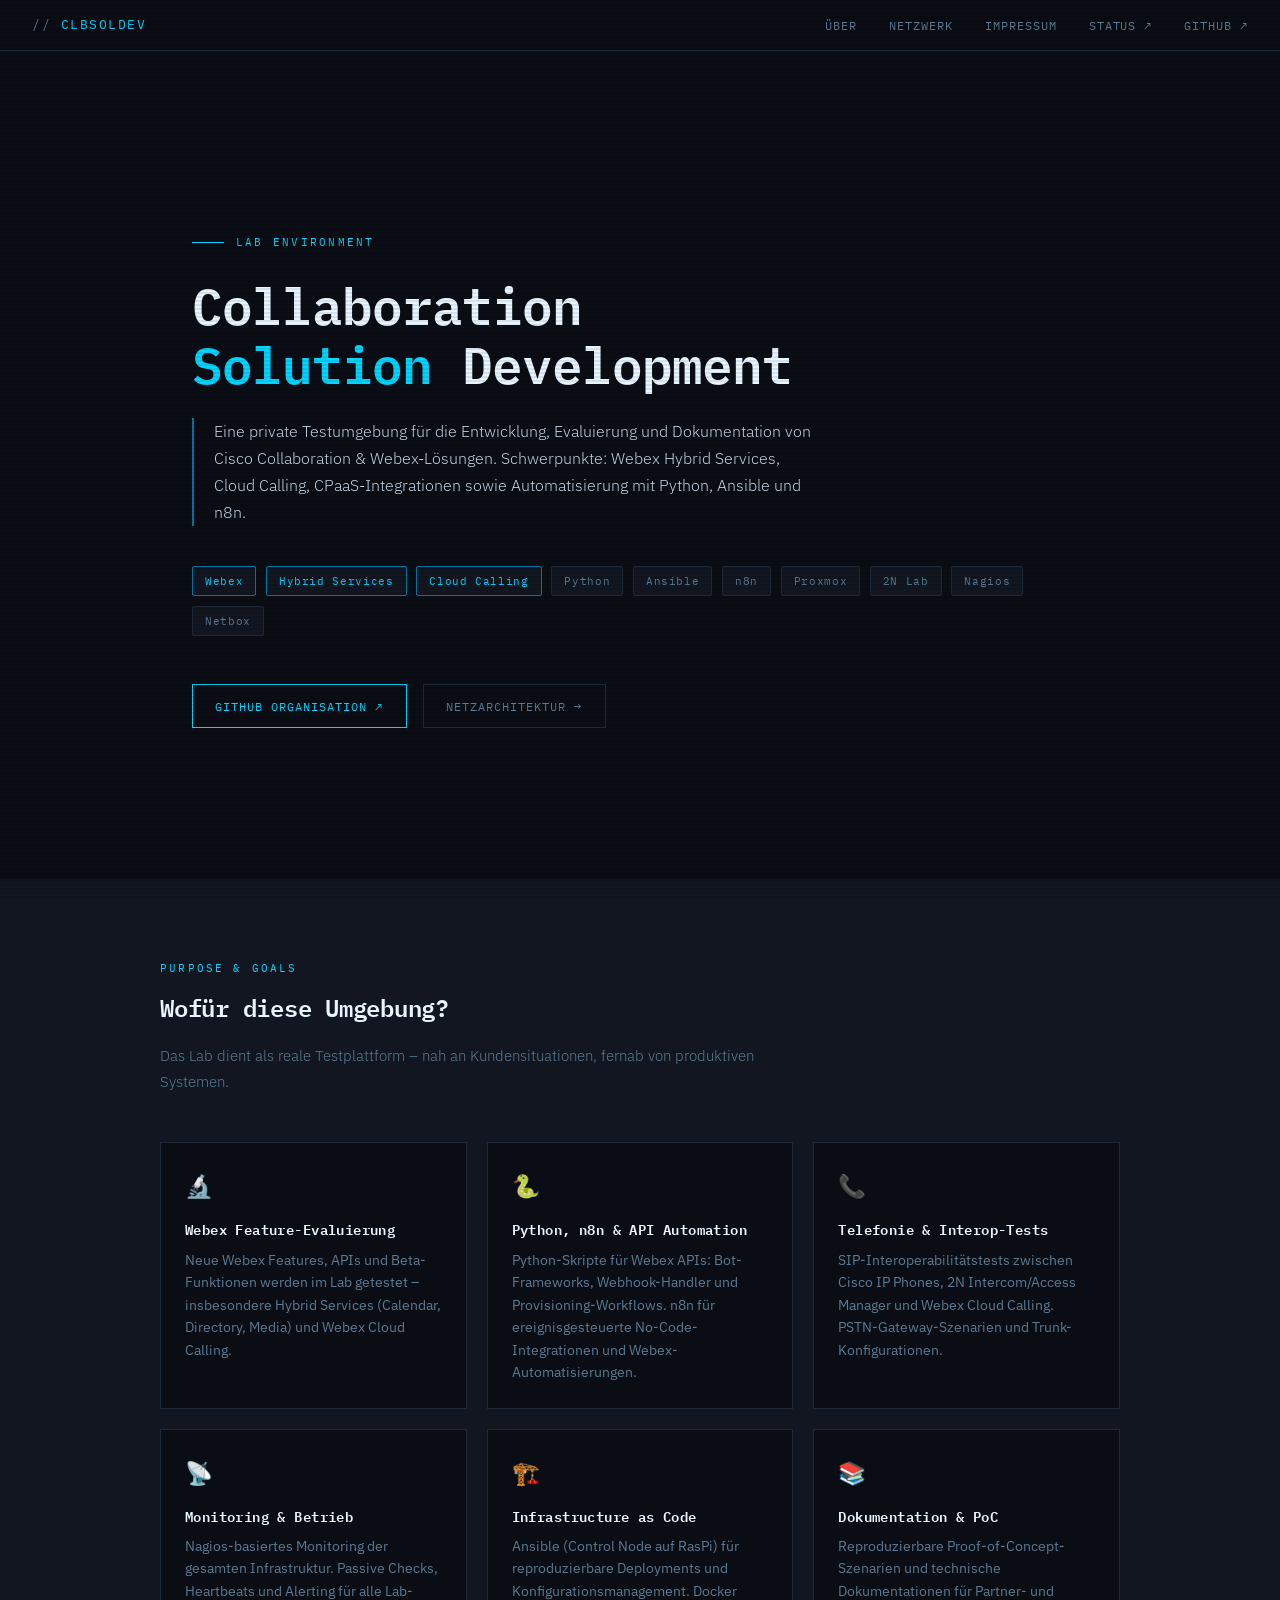
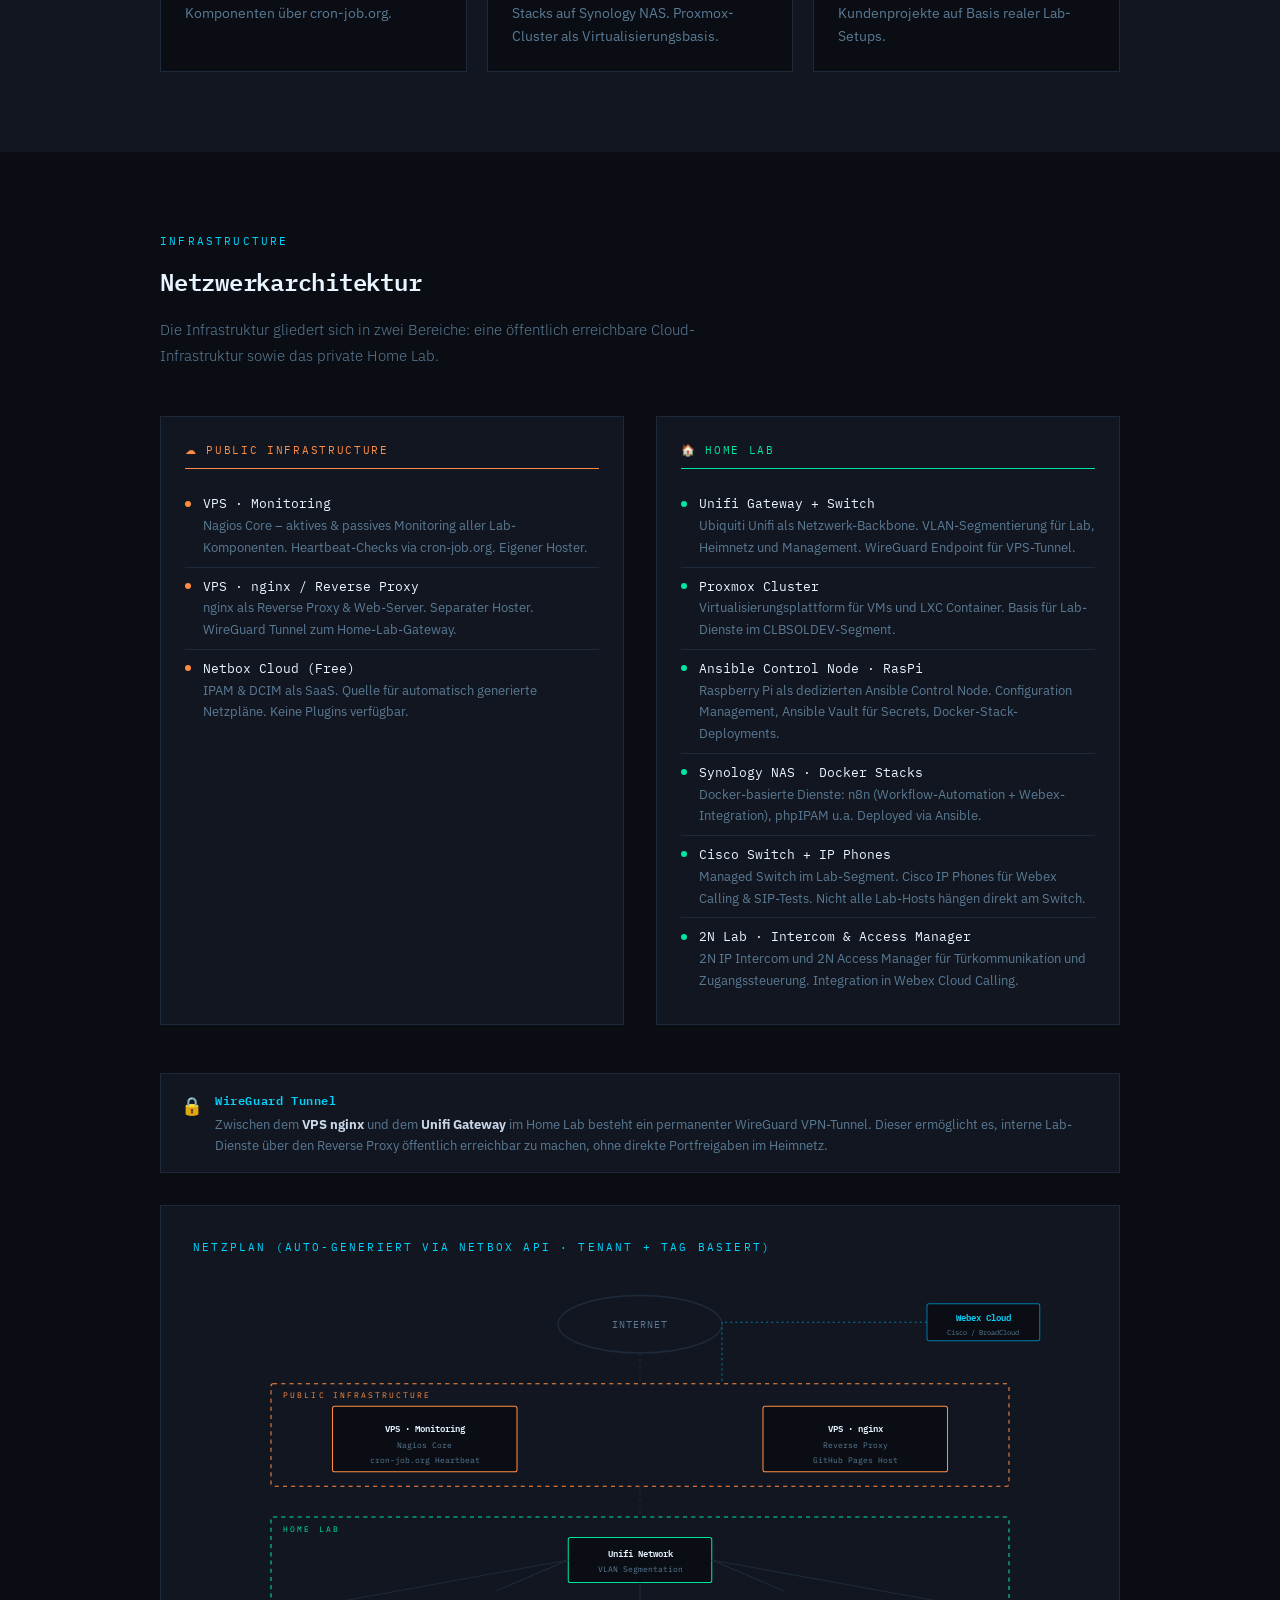
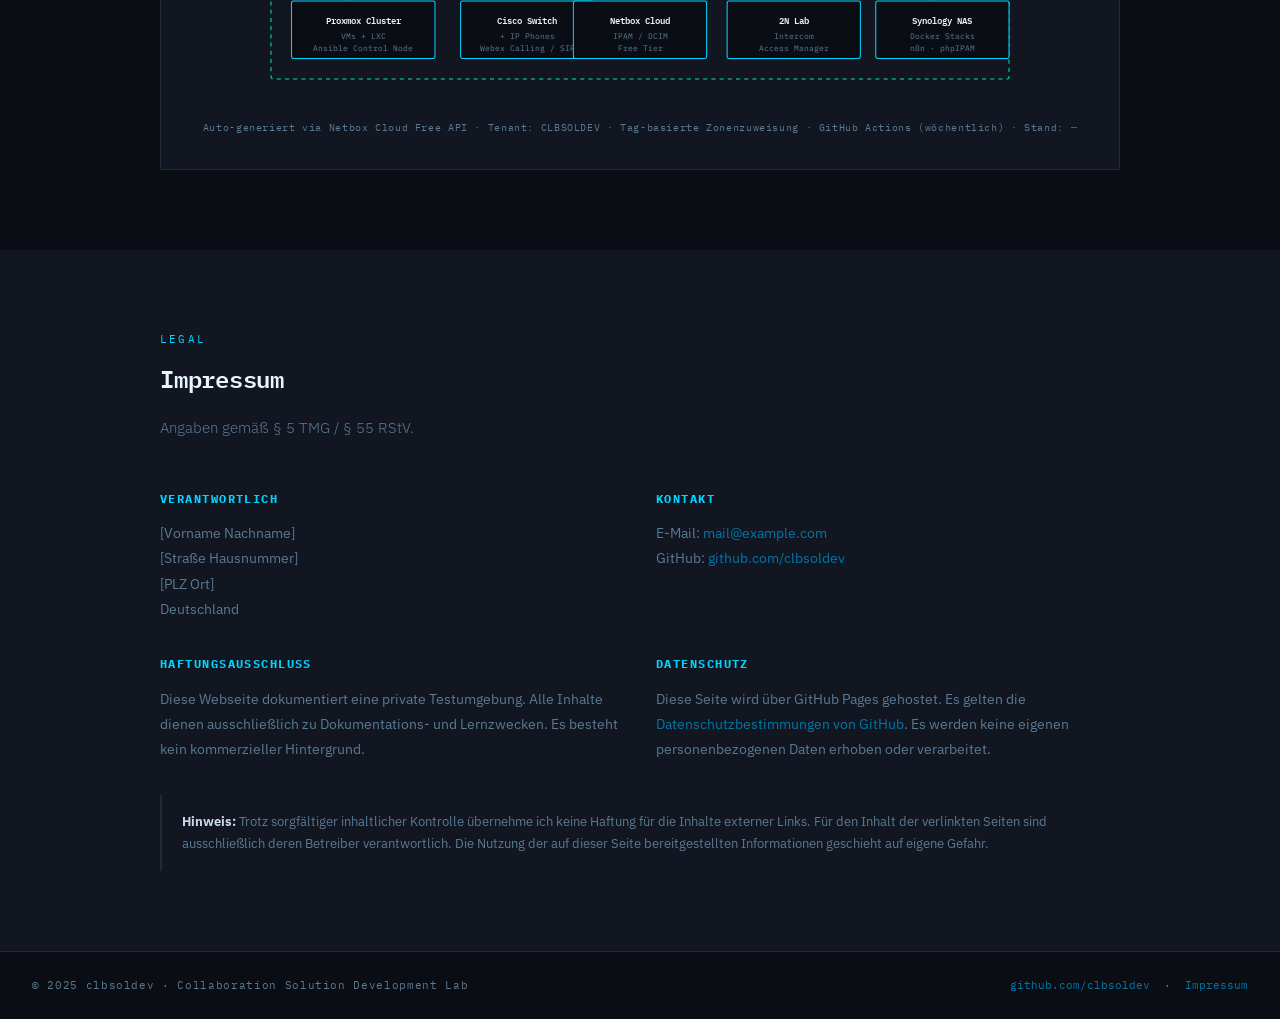
==== index.html @ ded35b32 "Add files via upload" ====
<!DOCTYPE html>
<html lang="de">
<head>
  <meta charset="UTF-8" />
  <meta name="viewport" content="width=device-width, initial-scale=1.0" />
  <title>Collaboration Solution Development</title>
  <link rel="preconnect" href="https://fonts.googleapis.com" />
  <link rel="preconnect" href="https://fonts.gstatic.com" crossorigin />
  <link href="https://fonts.googleapis.com/css2?family=IBM+Plex+Mono:wght@400;600&family=IBM+Plex+Sans:ital,wght@0,300;0,400;0,600;1,300&display=swap" rel="stylesheet" />
  <style>
    :root {
      --bg:        #0a0e14;
      --surface:   #111620;
      --border:    #1e2a3a;
      --accent:    #00d4ff;
      --accent2:   #0077a8;
      --text:      #c8d8e8;
      --text-dim:  #5a7a94;
      --text-head: #e8f4ff;
      --green:     #00e5a0;
      --orange:    #ff8c42;
      --mono:      'IBM Plex Mono', monospace;
      --sans:      'IBM Plex Sans', sans-serif;
    }

    *, *::before, *::after { box-sizing: border-box; margin: 0; padding: 0; }

    html { scroll-behavior: smooth; }

    body {
      background: var(--bg);
      color: var(--text);
      font-family: var(--sans);
      font-size: 15px;
      line-height: 1.7;
      min-height: 100vh;
    }

    /* ── SCANLINE OVERLAY ── */
    body::before {
      content: '';
      position: fixed; inset: 0;
      background: repeating-linear-gradient(
        0deg,
        transparent,
        transparent 2px,
        rgba(0,0,0,.08) 2px,
        rgba(0,0,0,.08) 4px
      );
      pointer-events: none;
      z-index: 9999;
    }

    /* ── NAV ── */
    nav {
      position: sticky; top: 0; z-index: 100;
      background: rgba(10,14,20,.92);
      backdrop-filter: blur(12px);
      border-bottom: 1px solid var(--border);
      display: flex; align-items: center; justify-content: space-between;
      padding: .75rem 2rem;
    }

    .nav-brand {
      font-family: var(--mono);
      font-size: .8rem;
      color: var(--accent);
      letter-spacing: .12em;
      text-transform: uppercase;
      text-decoration: none;
    }
    .nav-brand span { color: var(--text-dim); }

    .nav-links { display: flex; gap: 2rem; list-style: none; }
    .nav-links a {
      font-family: var(--mono);
      font-size: .75rem;
      color: var(--text-dim);
      text-decoration: none;
      letter-spacing: .08em;
      text-transform: uppercase;
      transition: color .2s;
    }
    .nav-links a:hover { color: var(--accent); }

    /* ── HERO ── */
    #home {
      min-height: 92vh;
      display: flex; flex-direction: column; justify-content: center;
      padding: 4rem 2rem 2rem;
      max-width: 960px; margin: 0 auto;
      position: relative;
    }

    .eyebrow {
      font-family: var(--mono);
      font-size: .7rem;
      letter-spacing: .2em;
      color: var(--accent);
      text-transform: uppercase;
      margin-bottom: 1.5rem;
      display: flex; align-items: center; gap: .75rem;
    }
    .eyebrow::before {
      content: '';
      display: inline-block;
      width: 32px; height: 1px;
      background: var(--accent);
    }

    h1 {
      font-family: var(--mono);
      font-size: clamp(1.8rem, 5vw, 3.2rem);
      font-weight: 600;
      color: var(--text-head);
      line-height: 1.15;
      margin-bottom: 1.5rem;
      letter-spacing: -.02em;
    }
    h1 .accent { color: var(--accent); }

    .hero-desc {
      font-size: 1rem;
      color: var(--text);
      font-weight: 300;
      max-width: 620px;
      margin-bottom: 2.5rem;
      border-left: 2px solid var(--accent2);
      padding-left: 1.25rem;
    }

    .badge-row { display: flex; flex-wrap: wrap; gap: .6rem; margin-bottom: 3rem; }
    .badge {
      font-family: var(--mono);
      font-size: .68rem;
      letter-spacing: .06em;
      padding: .3rem .75rem;
      border: 1px solid var(--border);
      border-radius: 2px;
      color: var(--text-dim);
      background: var(--surface);
    }
    .badge.hi { border-color: var(--accent2); color: var(--accent); }

    .btn-row { display: flex; gap: 1rem; flex-wrap: wrap; }
    .btn {
      font-family: var(--mono);
      font-size: .78rem;
      letter-spacing: .08em;
      text-transform: uppercase;
      text-decoration: none;
      padding: .65rem 1.4rem;
      border: 1px solid var(--accent);
      color: var(--accent);
      background: transparent;
      transition: background .2s, color .2s;
      cursor: pointer;
    }
    .btn:hover { background: var(--accent); color: var(--bg); }
    .btn.ghost { border-color: var(--border); color: var(--text-dim); }
    .btn.ghost:hover { border-color: var(--text-dim); color: var(--text); background: transparent; }

    /* ── SECTION COMMONS ── */
    section { padding: 5rem 2rem; }
    .section-inner { max-width: 960px; margin: 0 auto; }

    .section-label {
      font-family: var(--mono);
      font-size: .68rem;
      letter-spacing: .2em;
      color: var(--accent);
      text-transform: uppercase;
      margin-bottom: .6rem;
    }
    h2 {
      font-family: var(--mono);
      font-size: 1.5rem;
      font-weight: 600;
      color: var(--text-head);
      margin-bottom: 1rem;
      letter-spacing: -.01em;
    }
    .section-lead {
      color: var(--text-dim);
      font-weight: 300;
      margin-bottom: 3rem;
      max-width: 600px;
    }

    /* ── ABOUT / PURPOSE CARDS ── */
    #about { background: var(--surface); }

    .card-grid {
      display: grid;
      grid-template-columns: repeat(auto-fit, minmax(260px, 1fr));
      gap: 1.25rem;
    }
    .card {
      background: var(--bg);
      border: 1px solid var(--border);
      padding: 1.5rem;
      position: relative;
      transition: border-color .2s;
    }
    .card:hover { border-color: var(--accent2); }
    .card-icon {
      font-size: 1.4rem;
      margin-bottom: .75rem;
    }
    .card h3 {
      font-family: var(--mono);
      font-size: .85rem;
      font-weight: 600;
      color: var(--text-head);
      margin-bottom: .5rem;
      letter-spacing: .03em;
    }
    .card p { font-size: .88rem; color: var(--text-dim); line-height: 1.6; }

    /* ── NETWORK ARCHITECTURE ── */
    #network {}

    .arch-grid {
      display: grid;
      grid-template-columns: 1fr 1fr;
      gap: 2rem;
      margin-bottom: 3rem;
    }
    @media (max-width: 680px) { .arch-grid { grid-template-columns: 1fr; } }

    .arch-block {
      border: 1px solid var(--border);
      background: var(--surface);
      padding: 1.5rem;
    }
    .arch-block-title {
      font-family: var(--mono);
      font-size: .7rem;
      letter-spacing: .15em;
      text-transform: uppercase;
      margin-bottom: 1rem;
      padding-bottom: .5rem;
      border-bottom: 1px solid var(--border);
    }
    .arch-block-title.pub { color: var(--orange); border-bottom-color: var(--orange); }
    .arch-block-title.lab { color: var(--green);  border-bottom-color: var(--green);  }

    .node-list { list-style: none; }
    .node-list li {
      display: flex; align-items: flex-start; gap: .75rem;
      padding: .5rem 0;
      border-bottom: 1px solid var(--border);
      font-size: .85rem;
    }
    .node-list li:last-child { border-bottom: none; }
    .node-dot {
      width: 6px; height: 6px;
      border-radius: 50%;
      margin-top: .45rem;
      flex-shrink: 0;
    }
    .node-dot.pub { background: var(--orange); }
    .node-dot.lab { background: var(--green); }
    .node-name { color: var(--text-head); font-family: var(--mono); font-size: .8rem; }
    .node-desc { color: var(--text-dim); font-size: .8rem; }

    /* Network Diagram Box */
    .diagram-box {
      border: 1px solid var(--border);
      background: var(--surface);
      padding: 2rem;
      text-align: center;
    }
    .diagram-box img#netbox-diagram {
      max-width: 100%;
      display: block;
      margin: 0 auto;
    }
    .diagram-placeholder {
      font-family: var(--mono);
      font-size: .8rem;
      color: var(--text-dim);
      padding: 2rem 0;
    }
    .diagram-meta {
      font-family: var(--mono);
      font-size: .65rem;
      color: var(--text-dim);
      margin-top: 1rem;
      letter-spacing: .06em;
    }
    #diagram-ts { color: var(--accent2); }

    /* Static SVG Fallback Diagram */
    .static-diagram { width: 100%; max-width: 820px; margin: 0 auto; display: block; }

    /* ── IMPRESSUM ── */
    #impressum { background: var(--surface); }

    .impressum-grid {
      display: grid;
      grid-template-columns: 1fr 1fr;
      gap: 2rem;
    }
    @media (max-width: 600px) { .impressum-grid { grid-template-columns: 1fr; } }

    .imp-block h3 {
      font-family: var(--mono);
      font-size: .75rem;
      letter-spacing: .12em;
      text-transform: uppercase;
      color: var(--accent);
      margin-bottom: .75rem;
    }
    .imp-block p, .imp-block address {
      font-size: .88rem;
      color: var(--text-dim);
      font-style: normal;
      line-height: 1.8;
    }
    .imp-block a { color: var(--accent2); text-decoration: none; }
    .imp-block a:hover { color: var(--accent); }

    .disclaimer {
      margin-top: 2rem;
      padding: 1rem 1.25rem;
      border-left: 2px solid var(--border);
      font-size: .82rem;
      color: var(--text-dim);
    }

    /* ── FOOTER ── */
    footer {
      border-top: 1px solid var(--border);
      padding: 1.5rem 2rem;
      display: flex; align-items: center; justify-content: space-between; flex-wrap: wrap; gap: .5rem;
    }
    .footer-left {
      font-family: var(--mono);
      font-size: .68rem;
      color: var(--text-dim);
      letter-spacing: .06em;
    }
    .footer-right {
      font-family: var(--mono);
      font-size: .68rem;
      color: var(--text-dim);
    }
    .footer-right a { color: var(--accent2); text-decoration: none; }
    .footer-right a:hover { color: var(--accent); }

    /* ── UTIL ── */
    .divider { height: 1px; background: var(--border); margin: 2rem 0; }
    .tag-green { color: var(--green); }
    .tag-orange { color: var(--orange); }

    /* ── ANIMATIONS ── */
    @keyframes fadeUp {
      from { opacity: 0; transform: translateY(20px); }
      to   { opacity: 1; transform: translateY(0); }
    }
    .fade-up { animation: fadeUp .6s ease both; }
    .delay-1 { animation-delay: .1s; }
    .delay-2 { animation-delay: .25s; }
    .delay-3 { animation-delay: .4s; }
    .delay-4 { animation-delay: .55s; }
  </style>
</head>
<body>

<!-- NAV -->
<nav>
  <a class="nav-brand" href="#home"><span>// </span>clbsoldev</a>
  <ul class="nav-links">
    <li><a href="#about">Über</a></li>
    <li><a href="#network">Netzwerk</a></li>
    <li><a href="#impressum">Impressum</a></li>
    <li><a href="https://status.clb-sol.dev" target="_blank" rel="noopener">Status ↗</a></li>
    <li><a href="https://github.com/clbsoldev" target="_blank" rel="noopener">GitHub ↗</a></li>
  </ul>
</nav>

<!-- HERO -->
<section id="home">
  <div class="eyebrow fade-up">Lab Environment</div>
  <h1 class="fade-up delay-1">
    Collaboration<br/>
    <span class="accent">Solution</span> Development
  </h1>
  <p class="hero-desc fade-up delay-2">
    Eine private Testumgebung für die Entwicklung, Evaluierung und Dokumentation
    von Cisco Collaboration &amp; Webex-Lösungen. Schwerpunkte: Webex Hybrid Services,
    Cloud Calling, CPaaS-Integrationen sowie Automatisierung mit Python, Ansible und n8n.
  </p>
  <div class="badge-row fade-up delay-3">
    <span class="badge hi">Webex</span>
    <span class="badge hi">Hybrid Services</span>
    <span class="badge hi">Cloud Calling</span>
    <span class="badge">Python</span>
    <span class="badge">Ansible</span>
    <span class="badge">n8n</span>
    <span class="badge">Proxmox</span>
    <span class="badge">2N Lab</span>
    <span class="badge">Nagios</span>
    <span class="badge">Netbox</span>
  </div>
  <div class="btn-row fade-up delay-4">
    <a class="btn" href="https://github.com/clbsoldev" target="_blank" rel="noopener">GitHub Organisation ↗</a>
    <a class="btn ghost" href="#network">Netzarchitektur →</a>
  </div>
</section>

<!-- ABOUT -->
<section id="about">
  <div class="section-inner">
    <div class="section-label">Purpose &amp; Goals</div>
    <h2>Wofür diese Umgebung?</h2>
    <p class="section-lead">
      Das Lab dient als reale Testplattform – nah an Kundensituationen,
      fernab von produktiven Systemen.
    </p>
    <div class="card-grid">
      <div class="card">
        <div class="card-icon">🔬</div>
        <h3>Webex Feature-Evaluierung</h3>
        <p>Neue Webex Features, APIs und Beta-Funktionen werden im Lab getestet – insbesondere Hybrid Services (Calendar, Directory, Media) und Webex Cloud Calling.</p>
      </div>
      <div class="card">
        <div class="card-icon">🐍</div>
        <h3>Python, n8n &amp; API Automation</h3>
        <p>Python-Skripte für Webex APIs: Bot-Frameworks, Webhook-Handler und Provisioning-Workflows. n8n für ereignisgesteuerte No-Code-Integrationen und Webex-Automatisierungen.</p>
      </div>
      <div class="card">
        <div class="card-icon">📞</div>
        <h3>Telefonie &amp; Interop-Tests</h3>
        <p>SIP-Interoperabilitätstests zwischen Cisco IP Phones, 2N Intercom/Access Manager und Webex Cloud Calling. PSTN-Gateway-Szenarien und Trunk-Konfigurationen.</p>
      </div>
      <div class="card">
        <div class="card-icon">📡</div>
        <h3>Monitoring &amp; Betrieb</h3>
        <p>Nagios-basiertes Monitoring der gesamten Infrastruktur. Passive Checks, Heartbeats und Alerting für alle Lab-Komponenten über cron-job.org.</p>
      </div>
      <div class="card">
        <div class="card-icon">🏗️</div>
        <h3>Infrastructure as Code</h3>
        <p>Ansible (Control Node auf RasPi) für reproduzierbare Deployments und Konfigurationsmanagement. Docker Stacks auf Synology NAS. Proxmox-Cluster als Virtualisierungsbasis.</p>
      </div>
      <div class="card">
        <div class="card-icon">📚</div>
        <h3>Dokumentation &amp; PoC</h3>
        <p>Reproduzierbare Proof-of-Concept-Szenarien und technische Dokumentationen für Partner- und Kundenprojekte auf Basis realer Lab-Setups.</p>
      </div>
    </div>
  </div>
</section>

<!-- NETWORK ARCHITECTURE -->
<section id="network">
  <div class="section-inner">
    <div class="section-label">Infrastructure</div>
    <h2>Netzwerk­architektur</h2>
    <p class="section-lead">
      Die Infrastruktur gliedert sich in zwei Bereiche: eine öffentlich erreichbare
      Cloud-Infrastruktur sowie das private Home Lab.
    </p>

    <div class="arch-grid">
      <!-- Public -->
      <div class="arch-block">
        <div class="arch-block-title pub">☁ Public Infrastructure</div>
        <ul class="node-list">
          <li>
            <span class="node-dot pub"></span>
            <div>
              <div class="node-name">VPS · Monitoring</div>
              <div class="node-desc">Nagios Core – aktives &amp; passives Monitoring aller Lab-Komponenten. Heartbeat-Checks via cron-job.org. Eigener Hoster.</div>
            </div>
          </li>
          <li>
            <span class="node-dot pub"></span>
            <div>
              <div class="node-name">VPS · nginx / Reverse Proxy</div>
              <div class="node-desc">nginx als Reverse Proxy &amp; Web-Server. Separater Hoster. WireGuard Tunnel zum Home-Lab-Gateway.</div>
            </div>
          </li>
          <li>
            <span class="node-dot pub"></span>
            <div>
              <div class="node-name">Netbox Cloud (Free)</div>
              <div class="node-desc">IPAM &amp; DCIM als SaaS. Quelle für automatisch generierte Netzpläne. Keine Plugins verfügbar.</div>
            </div>
          </li>
        </ul>
      </div>

      <!-- Home Lab -->
      <div class="arch-block">
        <div class="arch-block-title lab">🏠 Home Lab</div>
        <ul class="node-list">
          <li>
            <span class="node-dot lab"></span>
            <div>
              <div class="node-name">Unifi Gateway + Switch</div>
              <div class="node-desc">Ubiquiti Unifi als Netzwerk-Backbone. VLAN-Segmentierung für Lab, Heimnetz und Management. WireGuard Endpoint für VPS-Tunnel.</div>
            </div>
          </li>
          <li>
            <span class="node-dot lab"></span>
            <div>
              <div class="node-name">Proxmox Cluster</div>
              <div class="node-desc">Virtualisierungsplattform für VMs und LXC Container. Basis für Lab-Dienste im CLBSOLDEV-Segment.</div>
            </div>
          </li>
          <li>
            <span class="node-dot lab"></span>
            <div>
              <div class="node-name">Ansible Control Node · RasPi</div>
              <div class="node-desc">Raspberry Pi als dedizierten Ansible Control Node. Configuration Management, Ansible Vault für Secrets, Docker-Stack-Deployments.</div>
            </div>
          </li>
          <li>
            <span class="node-dot lab"></span>
            <div>
              <div class="node-name">Synology NAS · Docker Stacks</div>
              <div class="node-desc">Docker-basierte Dienste: n8n (Workflow-Automation + Webex-Integration), phpIPAM u.a. Deployed via Ansible.</div>
            </div>
          </li>
          <li>
            <span class="node-dot lab"></span>
            <div>
              <div class="node-name">Cisco Switch + IP Phones</div>
              <div class="node-desc">Managed Switch im Lab-Segment. Cisco IP Phones für Webex Calling &amp; SIP-Tests. Nicht alle Lab-Hosts hängen direkt am Switch.</div>
            </div>
          </li>
          <li>
            <span class="node-dot lab"></span>
            <div>
              <div class="node-name">2N Lab · Intercom &amp; Access Manager</div>
              <div class="node-desc">2N IP Intercom und 2N Access Manager für Türkommunikation und Zugangssteuerung. Integration in Webex Cloud Calling.</div>
            </div>
          </li>
        </ul>
      </div>
    </div>

    <!-- WireGuard tunnel callout -->
    <div style="border:1px solid #1e2a3a; background:#111620; padding:1rem 1.25rem; margin-bottom:2rem; display:flex; align-items:flex-start; gap:.75rem;">
      <span style="font-size:1.1rem; margin-top:.1rem;">🔒</span>
      <div>
        <div style="font-family:'IBM Plex Mono',monospace; font-size:.75rem; color:#00d4ff; font-weight:600; margin-bottom:.25rem; letter-spacing:.05em;">WireGuard Tunnel</div>
        <div style="font-size:.83rem; color:#5a7a94; line-height:1.6;">
          Zwischen dem <strong style="color:#c8d8e8;">VPS nginx</strong> und dem <strong style="color:#c8d8e8;">Unifi Gateway</strong> im Home Lab besteht ein permanenter WireGuard VPN-Tunnel.
          Dieser ermöglicht es, interne Lab-Dienste über den Reverse Proxy öffentlich erreichbar zu machen, ohne direkte Portfreigaben im Heimnetz.
        </div>
      </div>
    </div>

    <!-- Network Diagram -->
    <div class="diagram-box">
      <div class="section-label" style="text-align:left; margin-bottom:1rem;">Netzplan (auto-generiert via Netbox API · Tenant + Tag basiert)</div>

      <!-- Statischer Fallback-SVG (wird durch GitHub Actions ersetzt, wenn diagram.svg vorhanden) -->
      <svg id="static-fallback" class="static-diagram" viewBox="0 0 800 420" xmlns="http://www.w3.org/2000/svg" font-family="IBM Plex Mono, monospace">
        <!-- Background -->
        <rect width="800" height="420" fill="#111620"/>

        <!-- Internet cloud symbol -->
        <ellipse cx="400" cy="50" rx="80" ry="28" fill="none" stroke="#1e2a3a" stroke-width="1.5"/>
        <text x="400" y="54" text-anchor="middle" fill="#5a7a94" font-size="10" letter-spacing="1">INTERNET</text>
        <!-- down arrow -->
        <line x1="400" y1="78" x2="400" y2="108" stroke="#1e2a3a" stroke-width="1" stroke-dasharray="3,3"/>

        <!-- Public Zone -->
        <rect x="40" y="108" width="720" height="100" rx="2" fill="none" stroke="#ff8c42" stroke-width="1" stroke-dasharray="4,4"/>
        <text x="52" y="122" fill="#ff8c42" font-size="8" letter-spacing="2">PUBLIC INFRASTRUCTURE</text>

        <!-- VPS Monitoring -->
        <rect x="100" y="130" width="180" height="64" rx="2" fill="#0a0e14" stroke="#ff8c42" stroke-width="1"/>
        <text x="190" y="155" text-anchor="middle" fill="#e8f4ff" font-size="9" font-weight="600">VPS · Monitoring</text>
        <text x="190" y="171" text-anchor="middle" fill="#5a7a94" font-size="8">Nagios Core</text>
        <text x="190" y="185" text-anchor="middle" fill="#5a7a94" font-size="8">cron-job.org Heartbeat</text>

        <!-- VPS nginx -->
        <rect x="520" y="130" width="180" height="64" rx="2" fill="#0a0e14" stroke="#ff8c42" stroke-width="1"/>
        <text x="610" y="155" text-anchor="middle" fill="#e8f4ff" font-size="9" font-weight="600">VPS · nginx</text>
        <text x="610" y="171" text-anchor="middle" fill="#5a7a94" font-size="8">Reverse Proxy</text>
        <text x="610" y="185" text-anchor="middle" fill="#5a7a94" font-size="8">GitHub Pages Host</text>

        <!-- line pub → home -->
        <line x1="400" y1="208" x2="400" y2="238" stroke="#1e2a3a" stroke-width="1" stroke-dasharray="3,3"/>

        <!-- Home Lab Zone -->
        <rect x="40" y="238" width="720" height="158" rx="2" fill="none" stroke="#00e5a0" stroke-width="1" stroke-dasharray="4,4"/>
        <text x="52" y="253" fill="#00e5a0" font-size="8" letter-spacing="2">HOME LAB</text>

        <!-- Unifi -->
        <rect x="330" y="258" width="140" height="44" rx="2" fill="#0a0e14" stroke="#00e5a0" stroke-width="1"/>
        <text x="400" y="277" text-anchor="middle" fill="#e8f4ff" font-size="9" font-weight="600">Unifi Network</text>
        <text x="400" y="292" text-anchor="middle" fill="#5a7a94" font-size="8">VLAN Segmentation</text>

        <!-- lines from Unifi -->
        <line x1="330" y1="280" x2="260" y2="310" stroke="#1e2a3a" stroke-width="1"/>
        <line x1="470" y1="280" x2="540" y2="310" stroke="#1e2a3a" stroke-width="1"/>
        <line x1="400" y1="302" x2="400" y2="320" stroke="#1e2a3a" stroke-width="1"/>
        <line x1="330" y1="280" x2="110" y2="320" stroke="#1e2a3a" stroke-width="1"/>
        <line x1="470" y1="280" x2="690" y2="320" stroke="#1e2a3a" stroke-width="1"/>

        <!-- Proxmox -->
        <rect x="60" y="320" width="140" height="56" rx="2" fill="#0a0e14" stroke="#00d4ff" stroke-width="1"/>
        <text x="130" y="342" text-anchor="middle" fill="#e8f4ff" font-size="9" font-weight="600">Proxmox Cluster</text>
        <text x="130" y="357" text-anchor="middle" fill="#5a7a94" font-size="8">VMs + LXC</text>
        <text x="130" y="369" text-anchor="middle" fill="#5a7a94" font-size="8">Ansible Control Node</text>

        <!-- Cisco -->
        <rect x="225" y="320" width="130" height="56" rx="2" fill="#0a0e14" stroke="#00d4ff" stroke-width="1"/>
        <text x="290" y="342" text-anchor="middle" fill="#e8f4ff" font-size="9" font-weight="600">Cisco Switch</text>
        <text x="290" y="357" text-anchor="middle" fill="#5a7a94" font-size="8">+ IP Phones</text>
        <text x="290" y="369" text-anchor="middle" fill="#5a7a94" font-size="8">Webex Calling / SIP</text>

        <!-- Netbox -->
        <rect x="335" y="320" width="130" height="56" rx="2" fill="#0a0e14" stroke="#00d4ff" stroke-width="1"/>
        <text x="400" y="342" text-anchor="middle" fill="#e8f4ff" font-size="9" font-weight="600">Netbox Cloud</text>
        <text x="400" y="357" text-anchor="middle" fill="#5a7a94" font-size="8">IPAM / DCIM</text>
        <text x="400" y="369" text-anchor="middle" fill="#5a7a94" font-size="8">Free Tier</text>

        <!-- 2N -->
        <rect x="485" y="320" width="130" height="56" rx="2" fill="#0a0e14" stroke="#00d4ff" stroke-width="1"/>
        <text x="550" y="342" text-anchor="middle" fill="#e8f4ff" font-size="9" font-weight="600">2N Lab</text>
        <text x="550" y="357" text-anchor="middle" fill="#5a7a94" font-size="8">Intercom</text>
        <text x="550" y="369" text-anchor="middle" fill="#5a7a94" font-size="8">Access Manager</text>

        <!-- Synology / Docker -->
        <rect x="630" y="320" width="130" height="56" rx="2" fill="#0a0e14" stroke="#00d4ff" stroke-width="1"/>
        <text x="695" y="342" text-anchor="middle" fill="#e8f4ff" font-size="9" font-weight="600">Synology NAS</text>
        <text x="695" y="357" text-anchor="middle" fill="#5a7a94" font-size="8">Docker Stacks</text>
        <text x="695" y="369" text-anchor="middle" fill="#5a7a94" font-size="8">n8n · phpIPAM</text>

        <!-- Webex Cloud hint -->
        <rect x="680" y="30" width="110" height="36" rx="2" fill="#0a0e14" stroke="#0077a8" stroke-width="1"/>
        <text x="735" y="47" text-anchor="middle" fill="#00d4ff" font-size="9" font-weight="600">Webex Cloud</text>
        <text x="735" y="60" text-anchor="middle" fill="#5a7a94" font-size="7">Cisco / BroadCloud</text>
        <line x1="680" y1="48" x2="480" y2="48" stroke="#0077a8" stroke-width="1" stroke-dasharray="2,3"/>
        <line x1="480" y1="48" x2="480" y2="108" stroke="#0077a8" stroke-width="1" stroke-dasharray="2,3"/>
      </svg>

      <!-- Dynamisch generiertes Diagramm (wird von GitHub Actions eingefügt) -->
      <img id="netbox-diagram" src="assets/diagram.svg" alt="Netzplan (Netbox)" style="display:none;" onload="showDynamic()" onerror="this.style.display='none'" />

      <div class="diagram-meta">
        Auto-generiert via Netbox Cloud Free API · Tenant: CLBSOLDEV · Tag-basierte Zonenzuweisung · GitHub Actions (wöchentlich) ·
        Stand: <span id="diagram-ts">—</span>
      </div>
    </div>

  </div>
</section>

<!-- IMPRESSUM -->
<section id="impressum">
  <div class="section-inner">
    <div class="section-label">Legal</div>
    <h2>Impressum</h2>
    <p class="section-lead">
      Angaben gemäß § 5 TMG / § 55 RStV.
    </p>
    <div class="impressum-grid">
      <div class="imp-block">
        <h3>Verantwortlich</h3>
        <address>
          [Vorname Nachname]<br/>
          [Straße Hausnummer]<br/>
          [PLZ Ort]<br/>
          Deutschland
        </address>
      </div>
      <div class="imp-block">
        <h3>Kontakt</h3>
        <p>
          E-Mail: <a href="mailto:mail@example.com">mail@example.com</a><br/>
          GitHub: <a href="https://github.com/clbsoldev" target="_blank" rel="noopener">github.com/clbsoldev</a>
        </p>
      </div>
      <div class="imp-block">
        <h3>Haftungsausschluss</h3>
        <p>
          Diese Webseite dokumentiert eine private Testumgebung. Alle Inhalte
          dienen ausschließlich zu Dokumentations- und Lernzwecken. Es besteht
          kein kommerzieller Hintergrund.
        </p>
      </div>
      <div class="imp-block">
        <h3>Datenschutz</h3>
        <p>
          Diese Seite wird über GitHub Pages gehostet. Es gelten die
          <a href="https://docs.github.com/en/site-policy/privacy-policies/github-privacy-statement" target="_blank" rel="noopener">Datenschutzbestimmungen von GitHub</a>.
          Es werden keine eigenen personenbezogenen Daten erhoben oder verarbeitet.
        </p>
      </div>
    </div>
    <div class="disclaimer">
      <strong style="color:var(--text);">Hinweis:</strong>
      Trotz sorgfältiger inhaltlicher Kontrolle übernehme ich keine Haftung für die Inhalte
      externer Links. Für den Inhalt der verlinkten Seiten sind ausschließlich deren Betreiber
      verantwortlich. Die Nutzung der auf dieser Seite bereitgestellten Informationen geschieht
      auf eigene Gefahr.
    </div>
  </div>
</section>

<!-- FOOTER -->
<footer>
  <div class="footer-left">© 2025 clbsoldev · Collaboration Solution Development Lab</div>
  <div class="footer-right">
    <a href="https://github.com/clbsoldev" target="_blank" rel="noopener">github.com/clbsoldev</a>
    &nbsp;·&nbsp;
    <a href="#impressum">Impressum</a>
  </div>
</footer>

<script>
  // Show dynamic Netbox diagram if available, otherwise keep static SVG
  function showDynamic() {
    const img = document.getElementById('netbox-diagram');
    const fallback = document.getElementById('static-fallback');
    if (img && img.naturalWidth > 0) {
      fallback.style.display = 'none';
      img.style.display = 'block';
    }
  }

  // Try to load diagram timestamp from meta file
  fetch('assets/diagram_meta.json')
    .then(r => r.ok ? r.json() : null)
    .then(d => {
      if (d && d.generated_at) {
        document.getElementById('diagram-ts').textContent = d.generated_at;
      }
    })
    .catch(() => {});

  // Attempt to load dynamic diagram
  const img = document.getElementById('netbox-diagram');
  if (img) img.src = 'assets/diagram.svg?' + Date.now(); // cache-bust
</script>
</body>
</html>
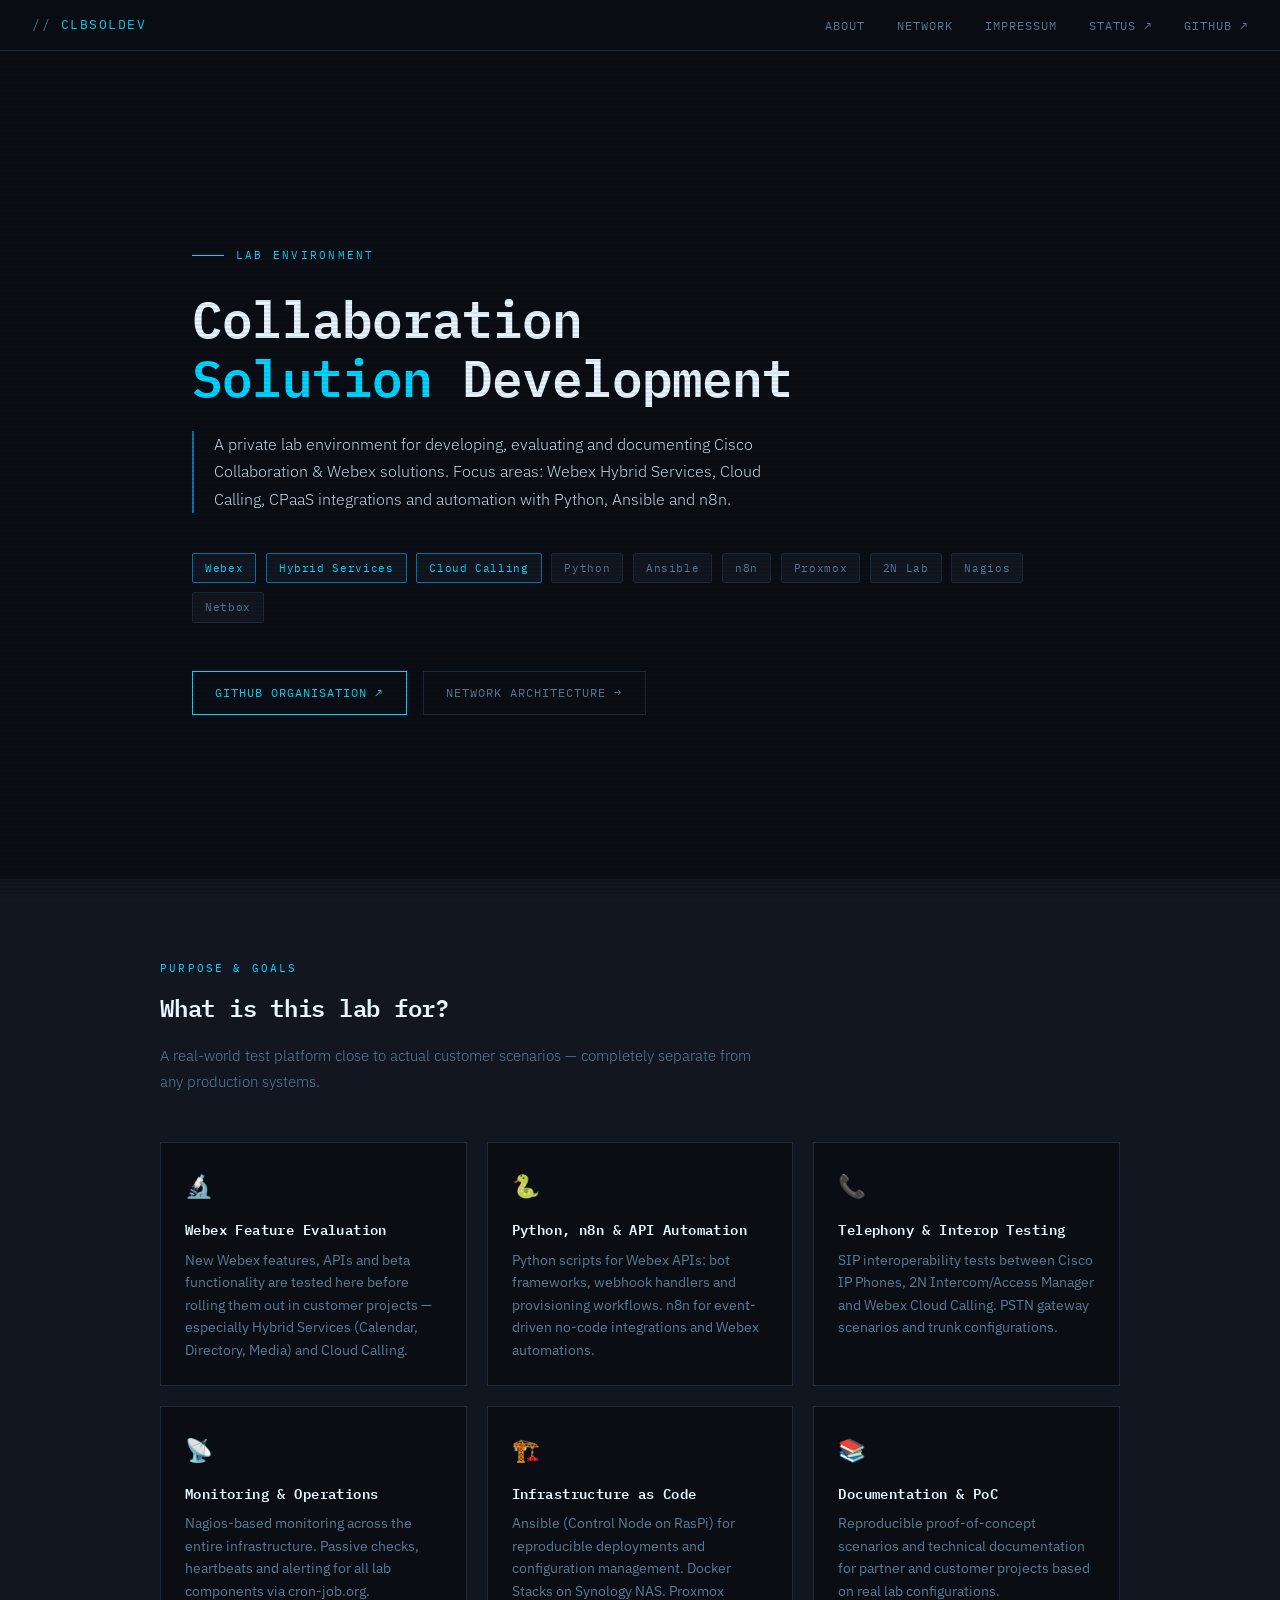
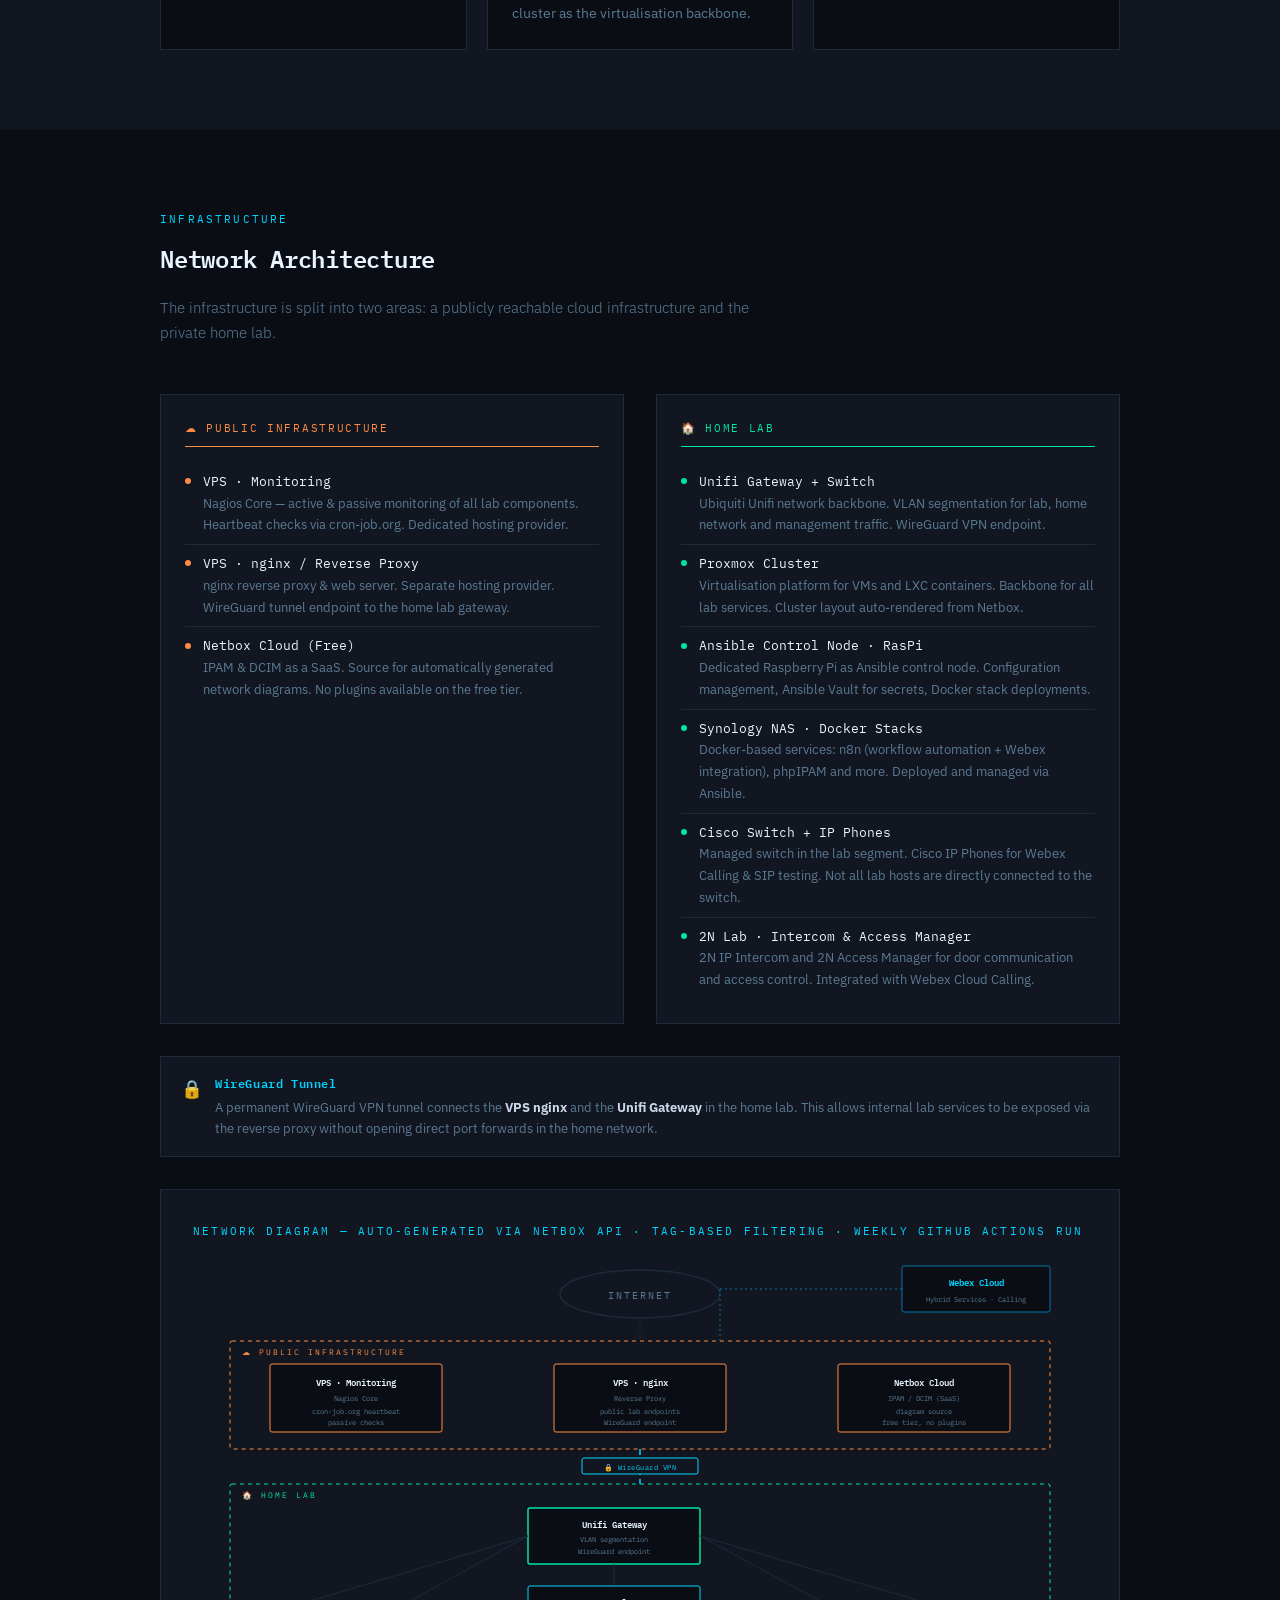
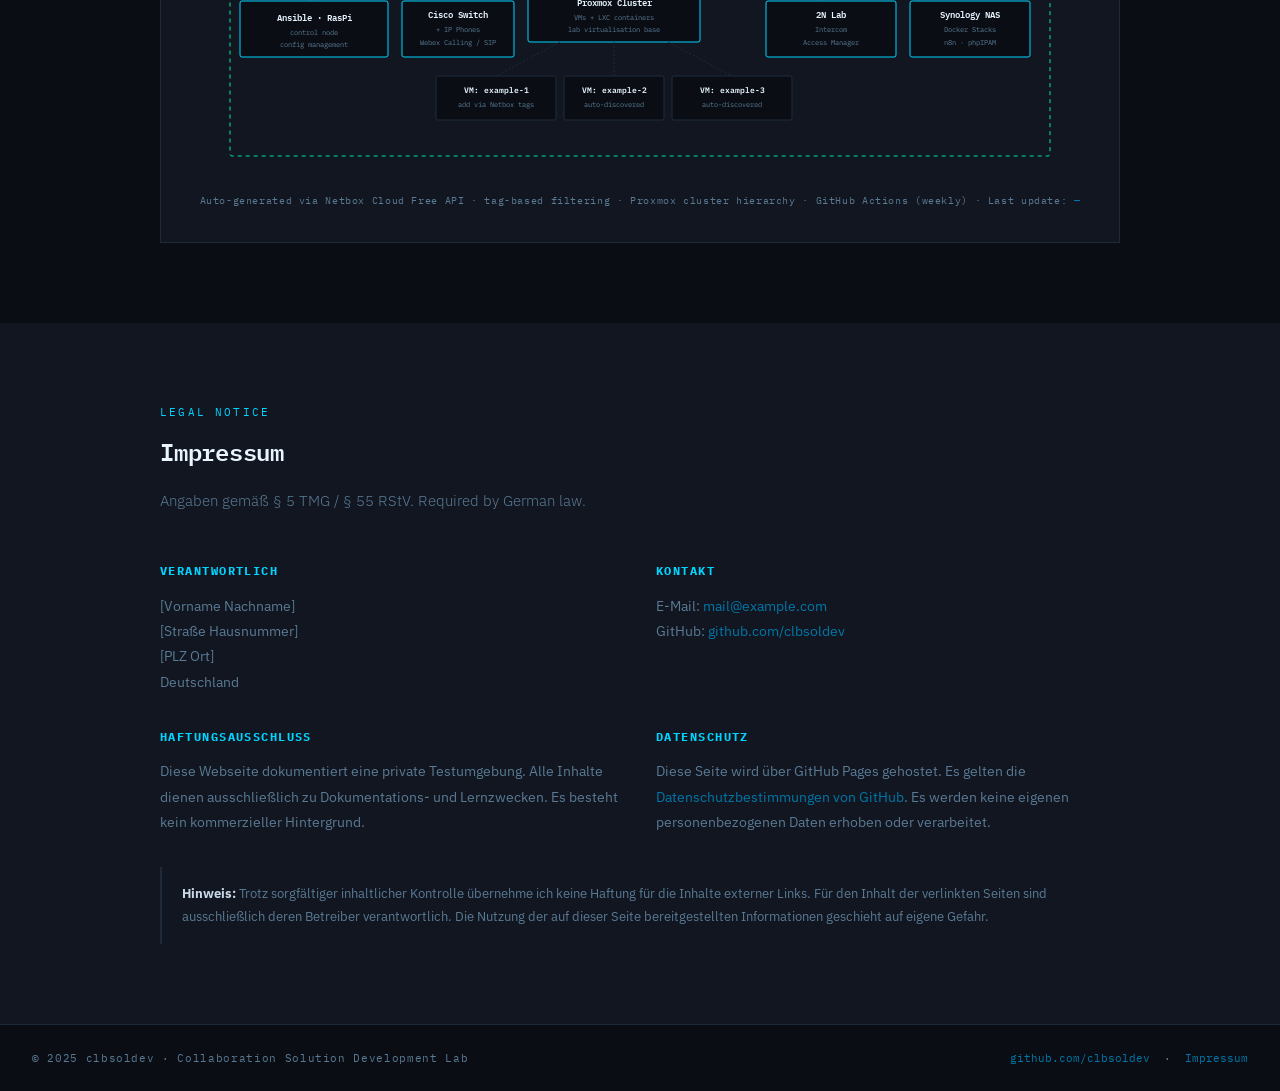
==== commit 25767737: "Change Language from German to English" ====
--- a/index.html
+++ b/index.html
@@ -1,5 +1,5 @@
 <!DOCTYPE html>
-<html lang="de">
+<html lang="en">
 <head>
   <meta charset="UTF-8" />
   <meta name="viewport" content="width=device-width, initial-scale=1.0" />
@@ -24,7 +24,6 @@
     }
 
     *, *::before, *::after { box-sizing: border-box; margin: 0; padding: 0; }
-
     html { scroll-behavior: smooth; }
 
     body {
@@ -36,17 +35,11 @@
       min-height: 100vh;
     }
 
-    /* ── SCANLINE OVERLAY ── */
+    /* Scanline overlay */
     body::before {
       content: '';
       position: fixed; inset: 0;
-      background: repeating-linear-gradient(
-        0deg,
-        transparent,
-        transparent 2px,
-        rgba(0,0,0,.08) 2px,
-        rgba(0,0,0,.08) 4px
-      );
+      background: repeating-linear-gradient(0deg, transparent, transparent 2px, rgba(0,0,0,.08) 2px, rgba(0,0,0,.08) 4px);
       pointer-events: none;
       z-index: 9999;
     }
@@ -60,26 +53,17 @@
       display: flex; align-items: center; justify-content: space-between;
       padding: .75rem 2rem;
     }
-
     .nav-brand {
-      font-family: var(--mono);
-      font-size: .8rem;
-      color: var(--accent);
-      letter-spacing: .12em;
-      text-transform: uppercase;
-      text-decoration: none;
+      font-family: var(--mono); font-size: .8rem;
+      color: var(--accent); letter-spacing: .12em;
+      text-transform: uppercase; text-decoration: none;
     }
     .nav-brand span { color: var(--text-dim); }
-
     .nav-links { display: flex; gap: 2rem; list-style: none; }
     .nav-links a {
-      font-family: var(--mono);
-      font-size: .75rem;
-      color: var(--text-dim);
-      text-decoration: none;
-      letter-spacing: .08em;
-      text-transform: uppercase;
-      transition: color .2s;
+      font-family: var(--mono); font-size: .75rem;
+      color: var(--text-dim); text-decoration: none;
+      letter-spacing: .08em; text-transform: uppercase; transition: color .2s;
     }
     .nav-links a:hover { color: var(--accent); }
 
@@ -89,276 +73,154 @@
       display: flex; flex-direction: column; justify-content: center;
       padding: 4rem 2rem 2rem;
       max-width: 960px; margin: 0 auto;
-      position: relative;
-    }
-
+    }
     .eyebrow {
-      font-family: var(--mono);
-      font-size: .7rem;
-      letter-spacing: .2em;
-      color: var(--accent);
-      text-transform: uppercase;
+      font-family: var(--mono); font-size: .7rem; letter-spacing: .2em;
+      color: var(--accent); text-transform: uppercase;
       margin-bottom: 1.5rem;
       display: flex; align-items: center; gap: .75rem;
     }
     .eyebrow::before {
-      content: '';
-      display: inline-block;
-      width: 32px; height: 1px;
-      background: var(--accent);
-    }
-
+      content: ''; display: inline-block;
+      width: 32px; height: 1px; background: var(--accent);
+    }
     h1 {
       font-family: var(--mono);
       font-size: clamp(1.8rem, 5vw, 3.2rem);
-      font-weight: 600;
-      color: var(--text-head);
-      line-height: 1.15;
-      margin-bottom: 1.5rem;
-      letter-spacing: -.02em;
+      font-weight: 600; color: var(--text-head);
+      line-height: 1.15; margin-bottom: 1.5rem; letter-spacing: -.02em;
     }
     h1 .accent { color: var(--accent); }
-
     .hero-desc {
-      font-size: 1rem;
-      color: var(--text);
-      font-weight: 300;
-      max-width: 620px;
-      margin-bottom: 2.5rem;
-      border-left: 2px solid var(--accent2);
-      padding-left: 1.25rem;
-    }
-
+      font-size: 1rem; color: var(--text); font-weight: 300;
+      max-width: 620px; margin-bottom: 2.5rem;
+      border-left: 2px solid var(--accent2); padding-left: 1.25rem;
+    }
     .badge-row { display: flex; flex-wrap: wrap; gap: .6rem; margin-bottom: 3rem; }
     .badge {
-      font-family: var(--mono);
-      font-size: .68rem;
-      letter-spacing: .06em;
-      padding: .3rem .75rem;
-      border: 1px solid var(--border);
-      border-radius: 2px;
-      color: var(--text-dim);
-      background: var(--surface);
+      font-family: var(--mono); font-size: .68rem; letter-spacing: .06em;
+      padding: .3rem .75rem; border: 1px solid var(--border);
+      border-radius: 2px; color: var(--text-dim); background: var(--surface);
     }
     .badge.hi { border-color: var(--accent2); color: var(--accent); }
-
     .btn-row { display: flex; gap: 1rem; flex-wrap: wrap; }
     .btn {
-      font-family: var(--mono);
-      font-size: .78rem;
-      letter-spacing: .08em;
-      text-transform: uppercase;
-      text-decoration: none;
-      padding: .65rem 1.4rem;
-      border: 1px solid var(--accent);
-      color: var(--accent);
-      background: transparent;
-      transition: background .2s, color .2s;
-      cursor: pointer;
+      font-family: var(--mono); font-size: .78rem;
+      letter-spacing: .08em; text-transform: uppercase; text-decoration: none;
+      padding: .65rem 1.4rem; border: 1px solid var(--accent);
+      color: var(--accent); background: transparent; transition: background .2s, color .2s; cursor: pointer;
     }
     .btn:hover { background: var(--accent); color: var(--bg); }
     .btn.ghost { border-color: var(--border); color: var(--text-dim); }
     .btn.ghost:hover { border-color: var(--text-dim); color: var(--text); background: transparent; }
 
-    /* ── SECTION COMMONS ── */
+    /* ── SECTIONS ── */
     section { padding: 5rem 2rem; }
     .section-inner { max-width: 960px; margin: 0 auto; }
-
     .section-label {
-      font-family: var(--mono);
-      font-size: .68rem;
-      letter-spacing: .2em;
-      color: var(--accent);
-      text-transform: uppercase;
-      margin-bottom: .6rem;
+      font-family: var(--mono); font-size: .68rem; letter-spacing: .2em;
+      color: var(--accent); text-transform: uppercase; margin-bottom: .6rem;
     }
     h2 {
-      font-family: var(--mono);
-      font-size: 1.5rem;
-      font-weight: 600;
-      color: var(--text-head);
-      margin-bottom: 1rem;
-      letter-spacing: -.01em;
+      font-family: var(--mono); font-size: 1.5rem; font-weight: 600;
+      color: var(--text-head); margin-bottom: 1rem; letter-spacing: -.01em;
     }
     .section-lead {
-      color: var(--text-dim);
-      font-weight: 300;
-      margin-bottom: 3rem;
-      max-width: 600px;
-    }
-
-    /* ── ABOUT / PURPOSE CARDS ── */
+      color: var(--text-dim); font-weight: 300;
+      margin-bottom: 3rem; max-width: 600px;
+    }
+
+    /* ── ABOUT CARDS ── */
     #about { background: var(--surface); }
-
-    .card-grid {
-      display: grid;
-      grid-template-columns: repeat(auto-fit, minmax(260px, 1fr));
-      gap: 1.25rem;
-    }
+    .card-grid { display: grid; grid-template-columns: repeat(auto-fit, minmax(260px, 1fr)); gap: 1.25rem; }
     .card {
-      background: var(--bg);
-      border: 1px solid var(--border);
-      padding: 1.5rem;
-      position: relative;
-      transition: border-color .2s;
+      background: var(--bg); border: 1px solid var(--border);
+      padding: 1.5rem; transition: border-color .2s;
     }
     .card:hover { border-color: var(--accent2); }
-    .card-icon {
-      font-size: 1.4rem;
-      margin-bottom: .75rem;
-    }
+    .card-icon { font-size: 1.4rem; margin-bottom: .75rem; }
     .card h3 {
-      font-family: var(--mono);
-      font-size: .85rem;
-      font-weight: 600;
-      color: var(--text-head);
-      margin-bottom: .5rem;
-      letter-spacing: .03em;
+      font-family: var(--mono); font-size: .85rem; font-weight: 600;
+      color: var(--text-head); margin-bottom: .5rem; letter-spacing: .03em;
     }
     .card p { font-size: .88rem; color: var(--text-dim); line-height: 1.6; }
 
-    /* ── NETWORK ARCHITECTURE ── */
-    #network {}
-
-    .arch-grid {
-      display: grid;
-      grid-template-columns: 1fr 1fr;
-      gap: 2rem;
-      margin-bottom: 3rem;
-    }
+    /* ── ARCH GRID ── */
+    .arch-grid { display: grid; grid-template-columns: 1fr 1fr; gap: 2rem; margin-bottom: 2rem; }
     @media (max-width: 680px) { .arch-grid { grid-template-columns: 1fr; } }
-
-    .arch-block {
-      border: 1px solid var(--border);
-      background: var(--surface);
-      padding: 1.5rem;
-    }
+    .arch-block { border: 1px solid var(--border); background: var(--surface); padding: 1.5rem; }
     .arch-block-title {
-      font-family: var(--mono);
-      font-size: .7rem;
-      letter-spacing: .15em;
-      text-transform: uppercase;
-      margin-bottom: 1rem;
-      padding-bottom: .5rem;
-      border-bottom: 1px solid var(--border);
+      font-family: var(--mono); font-size: .7rem; letter-spacing: .15em;
+      text-transform: uppercase; margin-bottom: 1rem;
+      padding-bottom: .5rem; border-bottom: 1px solid var(--border);
     }
     .arch-block-title.pub { color: var(--orange); border-bottom-color: var(--orange); }
-    .arch-block-title.lab { color: var(--green);  border-bottom-color: var(--green);  }
-
+    .arch-block-title.lab { color: var(--green);  border-bottom-color: var(--green); }
     .node-list { list-style: none; }
     .node-list li {
       display: flex; align-items: flex-start; gap: .75rem;
-      padding: .5rem 0;
-      border-bottom: 1px solid var(--border);
-      font-size: .85rem;
+      padding: .5rem 0; border-bottom: 1px solid var(--border); font-size: .85rem;
     }
     .node-list li:last-child { border-bottom: none; }
-    .node-dot {
-      width: 6px; height: 6px;
-      border-radius: 50%;
-      margin-top: .45rem;
-      flex-shrink: 0;
-    }
+    .node-dot { width: 6px; height: 6px; border-radius: 50%; margin-top: .45rem; flex-shrink: 0; }
     .node-dot.pub { background: var(--orange); }
     .node-dot.lab { background: var(--green); }
     .node-name { color: var(--text-head); font-family: var(--mono); font-size: .8rem; }
     .node-desc { color: var(--text-dim); font-size: .8rem; }
 
-    /* Network Diagram Box */
-    .diagram-box {
-      border: 1px solid var(--border);
-      background: var(--surface);
-      padding: 2rem;
-      text-align: center;
-    }
-    .diagram-box img#netbox-diagram {
-      max-width: 100%;
-      display: block;
-      margin: 0 auto;
-    }
-    .diagram-placeholder {
-      font-family: var(--mono);
-      font-size: .8rem;
-      color: var(--text-dim);
-      padding: 2rem 0;
-    }
+    /* WireGuard callout */
+    .wg-callout {
+      border: 1px solid var(--border); background: var(--surface);
+      padding: 1rem 1.25rem; margin-bottom: 2rem;
+      display: flex; align-items: flex-start; gap: .75rem;
+    }
+    .wg-callout-icon { font-size: 1.1rem; margin-top: .1rem; }
+    .wg-callout-title {
+      font-family: var(--mono); font-size: .75rem; color: var(--accent);
+      font-weight: 600; margin-bottom: .25rem; letter-spacing: .05em;
+    }
+    .wg-callout-body { font-size: .83rem; color: var(--text-dim); line-height: 1.6; }
+
+    /* Diagram */
+    .diagram-box { border: 1px solid var(--border); background: var(--surface); padding: 2rem; text-align: center; }
+    .diagram-box img#netbox-diagram { max-width: 100%; display: block; margin: 0 auto; }
+    .static-diagram { width: 100%; max-width: 860px; margin: 0 auto; display: block; }
     .diagram-meta {
-      font-family: var(--mono);
-      font-size: .65rem;
-      color: var(--text-dim);
-      margin-top: 1rem;
-      letter-spacing: .06em;
+      font-family: var(--mono); font-size: .65rem; color: var(--text-dim);
+      margin-top: 1rem; letter-spacing: .06em;
     }
     #diagram-ts { color: var(--accent2); }
-
-    /* Static SVG Fallback Diagram */
-    .static-diagram { width: 100%; max-width: 820px; margin: 0 auto; display: block; }
 
     /* ── IMPRESSUM ── */
     #impressum { background: var(--surface); }
-
-    .impressum-grid {
-      display: grid;
-      grid-template-columns: 1fr 1fr;
-      gap: 2rem;
-    }
+    .impressum-grid { display: grid; grid-template-columns: 1fr 1fr; gap: 2rem; }
     @media (max-width: 600px) { .impressum-grid { grid-template-columns: 1fr; } }
-
     .imp-block h3 {
-      font-family: var(--mono);
-      font-size: .75rem;
-      letter-spacing: .12em;
-      text-transform: uppercase;
-      color: var(--accent);
-      margin-bottom: .75rem;
+      font-family: var(--mono); font-size: .75rem; letter-spacing: .12em;
+      text-transform: uppercase; color: var(--accent); margin-bottom: .75rem;
     }
     .imp-block p, .imp-block address {
-      font-size: .88rem;
-      color: var(--text-dim);
-      font-style: normal;
-      line-height: 1.8;
+      font-size: .88rem; color: var(--text-dim); font-style: normal; line-height: 1.8;
     }
     .imp-block a { color: var(--accent2); text-decoration: none; }
     .imp-block a:hover { color: var(--accent); }
-
     .disclaimer {
-      margin-top: 2rem;
-      padding: 1rem 1.25rem;
-      border-left: 2px solid var(--border);
-      font-size: .82rem;
-      color: var(--text-dim);
+      margin-top: 2rem; padding: 1rem 1.25rem;
+      border-left: 2px solid var(--border); font-size: .82rem; color: var(--text-dim);
     }
 
     /* ── FOOTER ── */
     footer {
-      border-top: 1px solid var(--border);
-      padding: 1.5rem 2rem;
+      border-top: 1px solid var(--border); padding: 1.5rem 2rem;
       display: flex; align-items: center; justify-content: space-between; flex-wrap: wrap; gap: .5rem;
     }
-    .footer-left {
-      font-family: var(--mono);
-      font-size: .68rem;
-      color: var(--text-dim);
-      letter-spacing: .06em;
-    }
-    .footer-right {
-      font-family: var(--mono);
-      font-size: .68rem;
-      color: var(--text-dim);
-    }
+    .footer-left { font-family: var(--mono); font-size: .68rem; color: var(--text-dim); letter-spacing: .06em; }
+    .footer-right { font-family: var(--mono); font-size: .68rem; color: var(--text-dim); }
     .footer-right a { color: var(--accent2); text-decoration: none; }
     .footer-right a:hover { color: var(--accent); }
 
-    /* ── UTIL ── */
-    .divider { height: 1px; background: var(--border); margin: 2rem 0; }
-    .tag-green { color: var(--green); }
-    .tag-orange { color: var(--orange); }
-
     /* ── ANIMATIONS ── */
-    @keyframes fadeUp {
-      from { opacity: 0; transform: translateY(20px); }
-      to   { opacity: 1; transform: translateY(0); }
-    }
+    @keyframes fadeUp { from { opacity: 0; transform: translateY(20px); } to { opacity: 1; transform: translateY(0); } }
     .fade-up { animation: fadeUp .6s ease both; }
     .delay-1 { animation-delay: .1s; }
     .delay-2 { animation-delay: .25s; }
@@ -372,8 +234,8 @@
 <nav>
   <a class="nav-brand" href="#home"><span>// </span>clbsoldev</a>
   <ul class="nav-links">
-    <li><a href="#about">Über</a></li>
-    <li><a href="#network">Netzwerk</a></li>
+    <li><a href="#about">About</a></li>
+    <li><a href="#network">Network</a></li>
     <li><a href="#impressum">Impressum</a></li>
     <li><a href="https://status.clb-sol.dev" target="_blank" rel="noopener">Status ↗</a></li>
     <li><a href="https://github.com/clbsoldev" target="_blank" rel="noopener">GitHub ↗</a></li>
@@ -388,9 +250,9 @@
     <span class="accent">Solution</span> Development
   </h1>
   <p class="hero-desc fade-up delay-2">
-    Eine private Testumgebung für die Entwicklung, Evaluierung und Dokumentation
-    von Cisco Collaboration &amp; Webex-Lösungen. Schwerpunkte: Webex Hybrid Services,
-    Cloud Calling, CPaaS-Integrationen sowie Automatisierung mit Python, Ansible und n8n.
+    A private lab environment for developing, evaluating and documenting
+    Cisco Collaboration &amp; Webex solutions. Focus areas: Webex Hybrid Services,
+    Cloud Calling, CPaaS integrations and automation with Python, Ansible and n8n.
   </p>
   <div class="badge-row fade-up delay-3">
     <span class="badge hi">Webex</span>
@@ -406,7 +268,7 @@
   </div>
   <div class="btn-row fade-up delay-4">
     <a class="btn" href="https://github.com/clbsoldev" target="_blank" rel="noopener">GitHub Organisation ↗</a>
-    <a class="btn ghost" href="#network">Netzarchitektur →</a>
+    <a class="btn ghost" href="#network">Network Architecture →</a>
   </div>
 </section>
 
@@ -414,41 +276,41 @@
 <section id="about">
   <div class="section-inner">
     <div class="section-label">Purpose &amp; Goals</div>
-    <h2>Wofür diese Umgebung?</h2>
+    <h2>What is this lab for?</h2>
     <p class="section-lead">
-      Das Lab dient als reale Testplattform – nah an Kundensituationen,
-      fernab von produktiven Systemen.
+      A real-world test platform close to actual customer scenarios —
+      completely separate from any production systems.
     </p>
     <div class="card-grid">
       <div class="card">
         <div class="card-icon">🔬</div>
-        <h3>Webex Feature-Evaluierung</h3>
-        <p>Neue Webex Features, APIs und Beta-Funktionen werden im Lab getestet – insbesondere Hybrid Services (Calendar, Directory, Media) und Webex Cloud Calling.</p>
+        <h3>Webex Feature Evaluation</h3>
+        <p>New Webex features, APIs and beta functionality are tested here before rolling them out in customer projects — especially Hybrid Services (Calendar, Directory, Media) and Cloud Calling.</p>
       </div>
       <div class="card">
         <div class="card-icon">🐍</div>
         <h3>Python, n8n &amp; API Automation</h3>
-        <p>Python-Skripte für Webex APIs: Bot-Frameworks, Webhook-Handler und Provisioning-Workflows. n8n für ereignisgesteuerte No-Code-Integrationen und Webex-Automatisierungen.</p>
+        <p>Python scripts for Webex APIs: bot frameworks, webhook handlers and provisioning workflows. n8n for event-driven no-code integrations and Webex automations.</p>
       </div>
       <div class="card">
         <div class="card-icon">📞</div>
-        <h3>Telefonie &amp; Interop-Tests</h3>
-        <p>SIP-Interoperabilitätstests zwischen Cisco IP Phones, 2N Intercom/Access Manager und Webex Cloud Calling. PSTN-Gateway-Szenarien und Trunk-Konfigurationen.</p>
+        <h3>Telephony &amp; Interop Testing</h3>
+        <p>SIP interoperability tests between Cisco IP Phones, 2N Intercom/Access Manager and Webex Cloud Calling. PSTN gateway scenarios and trunk configurations.</p>
       </div>
       <div class="card">
         <div class="card-icon">📡</div>
-        <h3>Monitoring &amp; Betrieb</h3>
-        <p>Nagios-basiertes Monitoring der gesamten Infrastruktur. Passive Checks, Heartbeats und Alerting für alle Lab-Komponenten über cron-job.org.</p>
+        <h3>Monitoring &amp; Operations</h3>
+        <p>Nagios-based monitoring across the entire infrastructure. Passive checks, heartbeats and alerting for all lab components via cron-job.org.</p>
       </div>
       <div class="card">
         <div class="card-icon">🏗️</div>
         <h3>Infrastructure as Code</h3>
-        <p>Ansible (Control Node auf RasPi) für reproduzierbare Deployments und Konfigurationsmanagement. Docker Stacks auf Synology NAS. Proxmox-Cluster als Virtualisierungsbasis.</p>
+        <p>Ansible (Control Node on RasPi) for reproducible deployments and configuration management. Docker Stacks on Synology NAS. Proxmox cluster as the virtualisation backbone.</p>
       </div>
       <div class="card">
         <div class="card-icon">📚</div>
-        <h3>Dokumentation &amp; PoC</h3>
-        <p>Reproduzierbare Proof-of-Concept-Szenarien und technische Dokumentationen für Partner- und Kundenprojekte auf Basis realer Lab-Setups.</p>
+        <h3>Documentation &amp; PoC</h3>
+        <p>Reproducible proof-of-concept scenarios and technical documentation for partner and customer projects based on real lab configurations.</p>
       </div>
     </div>
   </div>
@@ -458,10 +320,10 @@
 <section id="network">
   <div class="section-inner">
     <div class="section-label">Infrastructure</div>
-    <h2>Netzwerk­architektur</h2>
+    <h2>Network Architecture</h2>
     <p class="section-lead">
-      Die Infrastruktur gliedert sich in zwei Bereiche: eine öffentlich erreichbare
-      Cloud-Infrastruktur sowie das private Home Lab.
+      The infrastructure is split into two areas: a publicly reachable cloud
+      infrastructure and the private home lab.
     </p>
 
     <div class="arch-grid">
@@ -473,21 +335,21 @@
             <span class="node-dot pub"></span>
             <div>
               <div class="node-name">VPS · Monitoring</div>
-              <div class="node-desc">Nagios Core – aktives &amp; passives Monitoring aller Lab-Komponenten. Heartbeat-Checks via cron-job.org. Eigener Hoster.</div>
+              <div class="node-desc">Nagios Core — active &amp; passive monitoring of all lab components. Heartbeat checks via cron-job.org. Dedicated hosting provider.</div>
             </div>
           </li>
           <li>
             <span class="node-dot pub"></span>
             <div>
               <div class="node-name">VPS · nginx / Reverse Proxy</div>
-              <div class="node-desc">nginx als Reverse Proxy &amp; Web-Server. Separater Hoster. WireGuard Tunnel zum Home-Lab-Gateway.</div>
+              <div class="node-desc">nginx reverse proxy &amp; web server. Separate hosting provider. WireGuard tunnel endpoint to the home lab gateway.</div>
             </div>
           </li>
           <li>
             <span class="node-dot pub"></span>
             <div>
               <div class="node-name">Netbox Cloud (Free)</div>
-              <div class="node-desc">IPAM &amp; DCIM als SaaS. Quelle für automatisch generierte Netzpläne. Keine Plugins verfügbar.</div>
+              <div class="node-desc">IPAM &amp; DCIM as a SaaS. Source for automatically generated network diagrams. No plugins available on the free tier.</div>
             </div>
           </li>
         </ul>
@@ -501,167 +363,199 @@
             <span class="node-dot lab"></span>
             <div>
               <div class="node-name">Unifi Gateway + Switch</div>
-              <div class="node-desc">Ubiquiti Unifi als Netzwerk-Backbone. VLAN-Segmentierung für Lab, Heimnetz und Management. WireGuard Endpoint für VPS-Tunnel.</div>
+              <div class="node-desc">Ubiquiti Unifi network backbone. VLAN segmentation for lab, home network and management traffic. WireGuard VPN endpoint.</div>
             </div>
           </li>
           <li>
             <span class="node-dot lab"></span>
             <div>
               <div class="node-name">Proxmox Cluster</div>
-              <div class="node-desc">Virtualisierungsplattform für VMs und LXC Container. Basis für Lab-Dienste im CLBSOLDEV-Segment.</div>
+              <div class="node-desc">Virtualisation platform for VMs and LXC containers. Backbone for all lab services. Cluster layout auto-rendered from Netbox.</div>
             </div>
           </li>
           <li>
             <span class="node-dot lab"></span>
             <div>
               <div class="node-name">Ansible Control Node · RasPi</div>
-              <div class="node-desc">Raspberry Pi als dedizierten Ansible Control Node. Configuration Management, Ansible Vault für Secrets, Docker-Stack-Deployments.</div>
+              <div class="node-desc">Dedicated Raspberry Pi as Ansible control node. Configuration management, Ansible Vault for secrets, Docker stack deployments.</div>
             </div>
           </li>
           <li>
             <span class="node-dot lab"></span>
             <div>
               <div class="node-name">Synology NAS · Docker Stacks</div>
-              <div class="node-desc">Docker-basierte Dienste: n8n (Workflow-Automation + Webex-Integration), phpIPAM u.a. Deployed via Ansible.</div>
+              <div class="node-desc">Docker-based services: n8n (workflow automation + Webex integration), phpIPAM and more. Deployed and managed via Ansible.</div>
             </div>
           </li>
           <li>
             <span class="node-dot lab"></span>
             <div>
               <div class="node-name">Cisco Switch + IP Phones</div>
-              <div class="node-desc">Managed Switch im Lab-Segment. Cisco IP Phones für Webex Calling &amp; SIP-Tests. Nicht alle Lab-Hosts hängen direkt am Switch.</div>
+              <div class="node-desc">Managed switch in the lab segment. Cisco IP Phones for Webex Calling &amp; SIP testing. Not all lab hosts are directly connected to the switch.</div>
             </div>
           </li>
           <li>
             <span class="node-dot lab"></span>
             <div>
               <div class="node-name">2N Lab · Intercom &amp; Access Manager</div>
-              <div class="node-desc">2N IP Intercom und 2N Access Manager für Türkommunikation und Zugangssteuerung. Integration in Webex Cloud Calling.</div>
+              <div class="node-desc">2N IP Intercom and 2N Access Manager for door communication and access control. Integrated with Webex Cloud Calling.</div>
             </div>
           </li>
         </ul>
       </div>
     </div>
 
-    <!-- WireGuard tunnel callout -->
-    <div style="border:1px solid #1e2a3a; background:#111620; padding:1rem 1.25rem; margin-bottom:2rem; display:flex; align-items:flex-start; gap:.75rem;">
-      <span style="font-size:1.1rem; margin-top:.1rem;">🔒</span>
+    <!-- WireGuard callout -->
+    <div class="wg-callout">
+      <div class="wg-callout-icon">🔒</div>
       <div>
-        <div style="font-family:'IBM Plex Mono',monospace; font-size:.75rem; color:#00d4ff; font-weight:600; margin-bottom:.25rem; letter-spacing:.05em;">WireGuard Tunnel</div>
-        <div style="font-size:.83rem; color:#5a7a94; line-height:1.6;">
-          Zwischen dem <strong style="color:#c8d8e8;">VPS nginx</strong> und dem <strong style="color:#c8d8e8;">Unifi Gateway</strong> im Home Lab besteht ein permanenter WireGuard VPN-Tunnel.
-          Dieser ermöglicht es, interne Lab-Dienste über den Reverse Proxy öffentlich erreichbar zu machen, ohne direkte Portfreigaben im Heimnetz.
+        <div class="wg-callout-title">WireGuard Tunnel</div>
+        <div class="wg-callout-body">
+          A permanent WireGuard VPN tunnel connects the <strong style="color:var(--text);">VPS nginx</strong> and the
+          <strong style="color:var(--text);">Unifi Gateway</strong> in the home lab.
+          This allows internal lab services to be exposed via the reverse proxy without
+          opening direct port forwards in the home network.
         </div>
       </div>
     </div>
 
     <!-- Network Diagram -->
     <div class="diagram-box">
-      <div class="section-label" style="text-align:left; margin-bottom:1rem;">Netzplan (auto-generiert via Netbox API · Tenant + Tag basiert)</div>
-
-      <!-- Statischer Fallback-SVG (wird durch GitHub Actions ersetzt, wenn diagram.svg vorhanden) -->
-      <svg id="static-fallback" class="static-diagram" viewBox="0 0 800 420" xmlns="http://www.w3.org/2000/svg" font-family="IBM Plex Mono, monospace">
-        <!-- Background -->
-        <rect width="800" height="420" fill="#111620"/>
-
-        <!-- Internet cloud symbol -->
-        <ellipse cx="400" cy="50" rx="80" ry="28" fill="none" stroke="#1e2a3a" stroke-width="1.5"/>
-        <text x="400" y="54" text-anchor="middle" fill="#5a7a94" font-size="10" letter-spacing="1">INTERNET</text>
-        <!-- down arrow -->
-        <line x1="400" y1="78" x2="400" y2="108" stroke="#1e2a3a" stroke-width="1" stroke-dasharray="3,3"/>
-
-        <!-- Public Zone -->
-        <rect x="40" y="108" width="720" height="100" rx="2" fill="none" stroke="#ff8c42" stroke-width="1" stroke-dasharray="4,4"/>
-        <text x="52" y="122" fill="#ff8c42" font-size="8" letter-spacing="2">PUBLIC INFRASTRUCTURE</text>
+      <div class="section-label" style="text-align:left; margin-bottom:1rem;">
+        Network Diagram — auto-generated via Netbox API · tag-based filtering · weekly GitHub Actions run
+      </div>
+
+      <!-- Static fallback SVG: shown until assets/diagram.svg is available -->
+      <!-- Layout: name (bold) on line 1–2, description (dim) below -->
+      <svg id="static-fallback" class="static-diagram" viewBox="0 0 860 520" xmlns="http://www.w3.org/2000/svg" font-family="IBM Plex Mono, monospace">
+        <rect width="860" height="520" fill="#111620"/>
+
+        <!-- Internet -->
+        <ellipse cx="430" cy="38" rx="80" ry="24" fill="none" stroke="#1e2a3a" stroke-width="1.5"/>
+        <text x="430" y="43" text-anchor="middle" fill="#5a7a94" font-size="10" letter-spacing="2">INTERNET</text>
+        <line x1="430" y1="62" x2="430" y2="85" stroke="#1e2a3a" stroke-width="1" stroke-dasharray="3,3"/>
+
+        <!-- Webex Cloud badge -->
+        <rect x="692" y="10" width="148" height="46" rx="2" fill="#0a0e14" stroke="#0077a8" stroke-width="1"/>
+        <text x="766" y="30" text-anchor="middle" fill="#00d4ff" font-size="9" font-weight="600">Webex Cloud</text>
+        <text x="766" y="46" text-anchor="middle" fill="#5a7a94" font-size="7">Hybrid Services · Calling</text>
+        <line x1="692" y1="33" x2="510" y2="33" stroke="#0077a8" stroke-width="1" stroke-dasharray="2,3"/>
+        <line x1="510" y1="33" x2="510" y2="85" stroke="#0077a8" stroke-width="1" stroke-dasharray="2,3"/>
+
+        <!-- PUBLIC ZONE -->
+        <rect x="20" y="85" width="820" height="108" rx="2" fill="none" stroke="#ff8c42" stroke-width="1" stroke-dasharray="4,4"/>
+        <text x="32" y="99" fill="#ff8c42" font-size="8" letter-spacing="2">☁ PUBLIC INFRASTRUCTURE</text>
 
         <!-- VPS Monitoring -->
-        <rect x="100" y="130" width="180" height="64" rx="2" fill="#0a0e14" stroke="#ff8c42" stroke-width="1"/>
-        <text x="190" y="155" text-anchor="middle" fill="#e8f4ff" font-size="9" font-weight="600">VPS · Monitoring</text>
-        <text x="190" y="171" text-anchor="middle" fill="#5a7a94" font-size="8">Nagios Core</text>
-        <text x="190" y="185" text-anchor="middle" fill="#5a7a94" font-size="8">cron-job.org Heartbeat</text>
+        <rect x="60" y="108" width="172" height="68" rx="2" fill="#0a0e14" stroke="#ff8c42" stroke-width="1"/>
+        <text x="146" y="130" text-anchor="middle" fill="#e8f4ff" font-size="9" font-weight="600">VPS · Monitoring</text>
+        <text x="146" y="145" text-anchor="middle" fill="#5a7a94" font-size="7">Nagios Core</text>
+        <text x="146" y="158" text-anchor="middle" fill="#5a7a94" font-size="7">cron-job.org heartbeat</text>
+        <text x="146" y="169" text-anchor="middle" fill="#5a7a94" font-size="7">passive checks</text>
 
         <!-- VPS nginx -->
-        <rect x="520" y="130" width="180" height="64" rx="2" fill="#0a0e14" stroke="#ff8c42" stroke-width="1"/>
-        <text x="610" y="155" text-anchor="middle" fill="#e8f4ff" font-size="9" font-weight="600">VPS · nginx</text>
-        <text x="610" y="171" text-anchor="middle" fill="#5a7a94" font-size="8">Reverse Proxy</text>
-        <text x="610" y="185" text-anchor="middle" fill="#5a7a94" font-size="8">GitHub Pages Host</text>
-
-        <!-- line pub → home -->
-        <line x1="400" y1="208" x2="400" y2="238" stroke="#1e2a3a" stroke-width="1" stroke-dasharray="3,3"/>
-
-        <!-- Home Lab Zone -->
-        <rect x="40" y="238" width="720" height="158" rx="2" fill="none" stroke="#00e5a0" stroke-width="1" stroke-dasharray="4,4"/>
-        <text x="52" y="253" fill="#00e5a0" font-size="8" letter-spacing="2">HOME LAB</text>
-
-        <!-- Unifi -->
-        <rect x="330" y="258" width="140" height="44" rx="2" fill="#0a0e14" stroke="#00e5a0" stroke-width="1"/>
-        <text x="400" y="277" text-anchor="middle" fill="#e8f4ff" font-size="9" font-weight="600">Unifi Network</text>
-        <text x="400" y="292" text-anchor="middle" fill="#5a7a94" font-size="8">VLAN Segmentation</text>
-
-        <!-- lines from Unifi -->
-        <line x1="330" y1="280" x2="260" y2="310" stroke="#1e2a3a" stroke-width="1"/>
-        <line x1="470" y1="280" x2="540" y2="310" stroke="#1e2a3a" stroke-width="1"/>
-        <line x1="400" y1="302" x2="400" y2="320" stroke="#1e2a3a" stroke-width="1"/>
-        <line x1="330" y1="280" x2="110" y2="320" stroke="#1e2a3a" stroke-width="1"/>
-        <line x1="470" y1="280" x2="690" y2="320" stroke="#1e2a3a" stroke-width="1"/>
-
-        <!-- Proxmox -->
-        <rect x="60" y="320" width="140" height="56" rx="2" fill="#0a0e14" stroke="#00d4ff" stroke-width="1"/>
-        <text x="130" y="342" text-anchor="middle" fill="#e8f4ff" font-size="9" font-weight="600">Proxmox Cluster</text>
-        <text x="130" y="357" text-anchor="middle" fill="#5a7a94" font-size="8">VMs + LXC</text>
-        <text x="130" y="369" text-anchor="middle" fill="#5a7a94" font-size="8">Ansible Control Node</text>
-
-        <!-- Cisco -->
-        <rect x="225" y="320" width="130" height="56" rx="2" fill="#0a0e14" stroke="#00d4ff" stroke-width="1"/>
-        <text x="290" y="342" text-anchor="middle" fill="#e8f4ff" font-size="9" font-weight="600">Cisco Switch</text>
-        <text x="290" y="357" text-anchor="middle" fill="#5a7a94" font-size="8">+ IP Phones</text>
-        <text x="290" y="369" text-anchor="middle" fill="#5a7a94" font-size="8">Webex Calling / SIP</text>
-
-        <!-- Netbox -->
-        <rect x="335" y="320" width="130" height="56" rx="2" fill="#0a0e14" stroke="#00d4ff" stroke-width="1"/>
-        <text x="400" y="342" text-anchor="middle" fill="#e8f4ff" font-size="9" font-weight="600">Netbox Cloud</text>
-        <text x="400" y="357" text-anchor="middle" fill="#5a7a94" font-size="8">IPAM / DCIM</text>
-        <text x="400" y="369" text-anchor="middle" fill="#5a7a94" font-size="8">Free Tier</text>
+        <rect x="344" y="108" width="172" height="68" rx="2" fill="#0a0e14" stroke="#ff8c42" stroke-width="1"/>
+        <text x="430" y="130" text-anchor="middle" fill="#e8f4ff" font-size="9" font-weight="600">VPS · nginx</text>
+        <text x="430" y="145" text-anchor="middle" fill="#5a7a94" font-size="7">Reverse Proxy</text>
+        <text x="430" y="158" text-anchor="middle" fill="#5a7a94" font-size="7">public lab endpoints</text>
+        <text x="430" y="169" text-anchor="middle" fill="#5a7a94" font-size="7">WireGuard endpoint</text>
+
+        <!-- Netbox Cloud -->
+        <rect x="628" y="108" width="172" height="68" rx="2" fill="#0a0e14" stroke="#ff8c42" stroke-width="1"/>
+        <text x="714" y="130" text-anchor="middle" fill="#e8f4ff" font-size="9" font-weight="600">Netbox Cloud</text>
+        <text x="714" y="145" text-anchor="middle" fill="#5a7a94" font-size="7">IPAM / DCIM (SaaS)</text>
+        <text x="714" y="158" text-anchor="middle" fill="#5a7a94" font-size="7">diagram source</text>
+        <text x="714" y="169" text-anchor="middle" fill="#5a7a94" font-size="7">free tier, no plugins</text>
+
+        <!-- WireGuard tunnel -->
+        <line x1="430" y1="193" x2="430" y2="228" stroke="#00d4ff" stroke-width="1.5" stroke-dasharray="6,4"/>
+        <rect x="372" y="202" width="116" height="16" rx="2" fill="#111620" stroke="#00d4ff" stroke-width="1"/>
+        <text x="430" y="214" text-anchor="middle" fill="#00d4ff" font-size="7" letter-spacing="0.5">🔒 WireGuard VPN</text>
+
+        <!-- HOME LAB ZONE -->
+        <rect x="20" y="228" width="820" height="272" rx="2" fill="none" stroke="#00e5a0" stroke-width="1" stroke-dasharray="4,4"/>
+        <text x="32" y="242" fill="#00e5a0" font-size="8" letter-spacing="2">🏠 HOME LAB</text>
+
+        <!-- Unifi Gateway (centre top of home lab zone) -->
+        <rect x="318" y="252" width="172" height="56" rx="2" fill="#0a0e14" stroke="#00e5a0" stroke-width="1.5"/>
+        <text x="404" y="272" text-anchor="middle" fill="#e8f4ff" font-size="9" font-weight="600">Unifi Gateway</text>
+        <text x="404" y="286" text-anchor="middle" fill="#5a7a94" font-size="7">VLAN segmentation</text>
+        <text x="404" y="298" text-anchor="middle" fill="#5a7a94" font-size="7">WireGuard endpoint</text>
+
+        <!-- Fan-out lines from Unifi to child nodes -->
+        <line x1="404" y1="308" x2="404" y2="330" stroke="#1e2a3a" stroke-width="1"/>
+        <line x1="318" y1="280" x2="100" y2="345" stroke="#1e2a3a" stroke-width="1"/>
+        <line x1="318" y1="280" x2="200" y2="345" stroke="#1e2a3a" stroke-width="1"/>
+        <line x1="490" y1="280" x2="610" y2="345" stroke="#1e2a3a" stroke-width="1"/>
+        <line x1="490" y1="280" x2="710" y2="345" stroke="#1e2a3a" stroke-width="1"/>
+
+        <!-- Proxmox Cluster (centre) with VM children below -->
+        <rect x="318" y="330" width="172" height="56" rx="2" fill="#0a0e14" stroke="#00d4ff" stroke-width="1"/>
+        <text x="404" y="350" text-anchor="middle" fill="#e8f4ff" font-size="9" font-weight="600">Proxmox Cluster</text>
+        <text x="404" y="364" text-anchor="middle" fill="#5a7a94" font-size="7">VMs + LXC containers</text>
+        <text x="404" y="376" text-anchor="middle" fill="#5a7a94" font-size="7">lab virtualisation base</text>
+
+        <!-- Proxmox VM children -->
+        <line x1="350" y1="386" x2="286" y2="420" stroke="#1e2a3a" stroke-width="1" stroke-dasharray="2,2"/>
+        <line x1="404" y1="386" x2="404" y2="420" stroke="#1e2a3a" stroke-width="1" stroke-dasharray="2,2"/>
+        <line x1="458" y1="386" x2="522" y2="420" stroke="#1e2a3a" stroke-width="1" stroke-dasharray="2,2"/>
+
+        <rect x="226" y="420" width="120" height="44" rx="2" fill="#0a0e14" stroke="#1e2a3a" stroke-width="1"/>
+        <text x="286" y="437" text-anchor="middle" fill="#e8f4ff" font-size="8" font-weight="600">VM: example-1</text>
+        <text x="286" y="451" text-anchor="middle" fill="#5a7a94" font-size="7">add via Netbox tags</text>
+
+        <rect x="354" y="420" width="100" height="44" rx="2" fill="#0a0e14" stroke="#1e2a3a" stroke-width="1"/>
+        <text x="404" y="437" text-anchor="middle" fill="#e8f4ff" font-size="8" font-weight="600">VM: example-2</text>
+        <text x="404" y="451" text-anchor="middle" fill="#5a7a94" font-size="7">auto-discovered</text>
+
+        <rect x="462" y="420" width="120" height="44" rx="2" fill="#0a0e14" stroke="#1e2a3a" stroke-width="1"/>
+        <text x="522" y="437" text-anchor="middle" fill="#e8f4ff" font-size="8" font-weight="600">VM: example-3</text>
+        <text x="522" y="451" text-anchor="middle" fill="#5a7a94" font-size="7">auto-discovered</text>
+
+        <!-- Ansible RasPi -->
+        <rect x="30" y="345" width="148" height="56" rx="2" fill="#0a0e14" stroke="#00d4ff" stroke-width="1"/>
+        <text x="104" y="365" text-anchor="middle" fill="#e8f4ff" font-size="9" font-weight="600">Ansible · RasPi</text>
+        <text x="104" y="379" text-anchor="middle" fill="#5a7a94" font-size="7">control node</text>
+        <text x="104" y="391" text-anchor="middle" fill="#5a7a94" font-size="7">config management</text>
+
+        <!-- Cisco Switch -->
+        <rect x="192" y="345" width="112" height="56" rx="2" fill="#0a0e14" stroke="#00d4ff" stroke-width="1"/>
+        <text x="248" y="362" text-anchor="middle" fill="#e8f4ff" font-size="9" font-weight="600">Cisco Switch</text>
+        <text x="248" y="376" text-anchor="middle" fill="#5a7a94" font-size="7">+ IP Phones</text>
+        <text x="248" y="389" text-anchor="middle" fill="#5a7a94" font-size="7">Webex Calling / SIP</text>
 
         <!-- 2N -->
-        <rect x="485" y="320" width="130" height="56" rx="2" fill="#0a0e14" stroke="#00d4ff" stroke-width="1"/>
-        <text x="550" y="342" text-anchor="middle" fill="#e8f4ff" font-size="9" font-weight="600">2N Lab</text>
-        <text x="550" y="357" text-anchor="middle" fill="#5a7a94" font-size="8">Intercom</text>
-        <text x="550" y="369" text-anchor="middle" fill="#5a7a94" font-size="8">Access Manager</text>
-
-        <!-- Synology / Docker -->
-        <rect x="630" y="320" width="130" height="56" rx="2" fill="#0a0e14" stroke="#00d4ff" stroke-width="1"/>
-        <text x="695" y="342" text-anchor="middle" fill="#e8f4ff" font-size="9" font-weight="600">Synology NAS</text>
-        <text x="695" y="357" text-anchor="middle" fill="#5a7a94" font-size="8">Docker Stacks</text>
-        <text x="695" y="369" text-anchor="middle" fill="#5a7a94" font-size="8">n8n · phpIPAM</text>
-
-        <!-- Webex Cloud hint -->
-        <rect x="680" y="30" width="110" height="36" rx="2" fill="#0a0e14" stroke="#0077a8" stroke-width="1"/>
-        <text x="735" y="47" text-anchor="middle" fill="#00d4ff" font-size="9" font-weight="600">Webex Cloud</text>
-        <text x="735" y="60" text-anchor="middle" fill="#5a7a94" font-size="7">Cisco / BroadCloud</text>
-        <line x1="680" y1="48" x2="480" y2="48" stroke="#0077a8" stroke-width="1" stroke-dasharray="2,3"/>
-        <line x1="480" y1="48" x2="480" y2="108" stroke="#0077a8" stroke-width="1" stroke-dasharray="2,3"/>
+        <rect x="556" y="345" width="130" height="56" rx="2" fill="#0a0e14" stroke="#00d4ff" stroke-width="1"/>
+        <text x="621" y="362" text-anchor="middle" fill="#e8f4ff" font-size="9" font-weight="600">2N Lab</text>
+        <text x="621" y="376" text-anchor="middle" fill="#5a7a94" font-size="7">Intercom</text>
+        <text x="621" y="389" text-anchor="middle" fill="#5a7a94" font-size="7">Access Manager</text>
+
+        <!-- Synology NAS -->
+        <rect x="700" y="345" width="120" height="56" rx="2" fill="#0a0e14" stroke="#00d4ff" stroke-width="1"/>
+        <text x="760" y="362" text-anchor="middle" fill="#e8f4ff" font-size="9" font-weight="600">Synology NAS</text>
+        <text x="760" y="376" text-anchor="middle" fill="#5a7a94" font-size="7">Docker Stacks</text>
+        <text x="760" y="389" text-anchor="middle" fill="#5a7a94" font-size="7">n8n · phpIPAM</text>
       </svg>
 
-      <!-- Dynamisch generiertes Diagramm (wird von GitHub Actions eingefügt) -->
-      <img id="netbox-diagram" src="assets/diagram.svg" alt="Netzplan (Netbox)" style="display:none;" onload="showDynamic()" onerror="this.style.display='none'" />
+      <!-- Dynamic diagram injected by GitHub Actions -->
+      <img id="netbox-diagram" src="assets/diagram.svg" alt="Network diagram (Netbox)" style="display:none;" onload="showDynamic()" onerror="this.style.display='none'" />
 
       <div class="diagram-meta">
-        Auto-generiert via Netbox Cloud Free API · Tenant: CLBSOLDEV · Tag-basierte Zonenzuweisung · GitHub Actions (wöchentlich) ·
-        Stand: <span id="diagram-ts">—</span>
+        Auto-generated via Netbox Cloud Free API · tag-based filtering · Proxmox cluster hierarchy · GitHub Actions (weekly) ·
+        Last update: <span id="diagram-ts">—</span>
       </div>
     </div>
 
   </div>
 </section>
 
-<!-- IMPRESSUM -->
+<!-- IMPRESSUM (German – legally required) -->
 <section id="impressum">
   <div class="section-inner">
-    <div class="section-label">Legal</div>
+    <div class="section-label">Legal Notice</div>
     <h2>Impressum</h2>
     <p class="section-lead">
-      Angaben gemäß § 5 TMG / § 55 RStV.
+      Angaben gemäß § 5 TMG / § 55 RStV. Required by German law.
     </p>
     <div class="impressum-grid">
       <div class="imp-block">
@@ -718,7 +612,6 @@
 </footer>
 
 <script>
-  // Show dynamic Netbox diagram if available, otherwise keep static SVG
   function showDynamic() {
     const img = document.getElementById('netbox-diagram');
     const fallback = document.getElementById('static-fallback');
@@ -728,19 +621,13 @@
     }
   }
 
-  // Try to load diagram timestamp from meta file
   fetch('assets/diagram_meta.json')
     .then(r => r.ok ? r.json() : null)
-    .then(d => {
-      if (d && d.generated_at) {
-        document.getElementById('diagram-ts').textContent = d.generated_at;
-      }
-    })
+    .then(d => { if (d?.generated_at) document.getElementById('diagram-ts').textContent = d.generated_at; })
     .catch(() => {});
 
-  // Attempt to load dynamic diagram
   const img = document.getElementById('netbox-diagram');
-  if (img) img.src = 'assets/diagram.svg?' + Date.now(); // cache-bust
+  if (img) img.src = 'assets/diagram.svg?' + Date.now();
 </script>
 </body>
 </html>
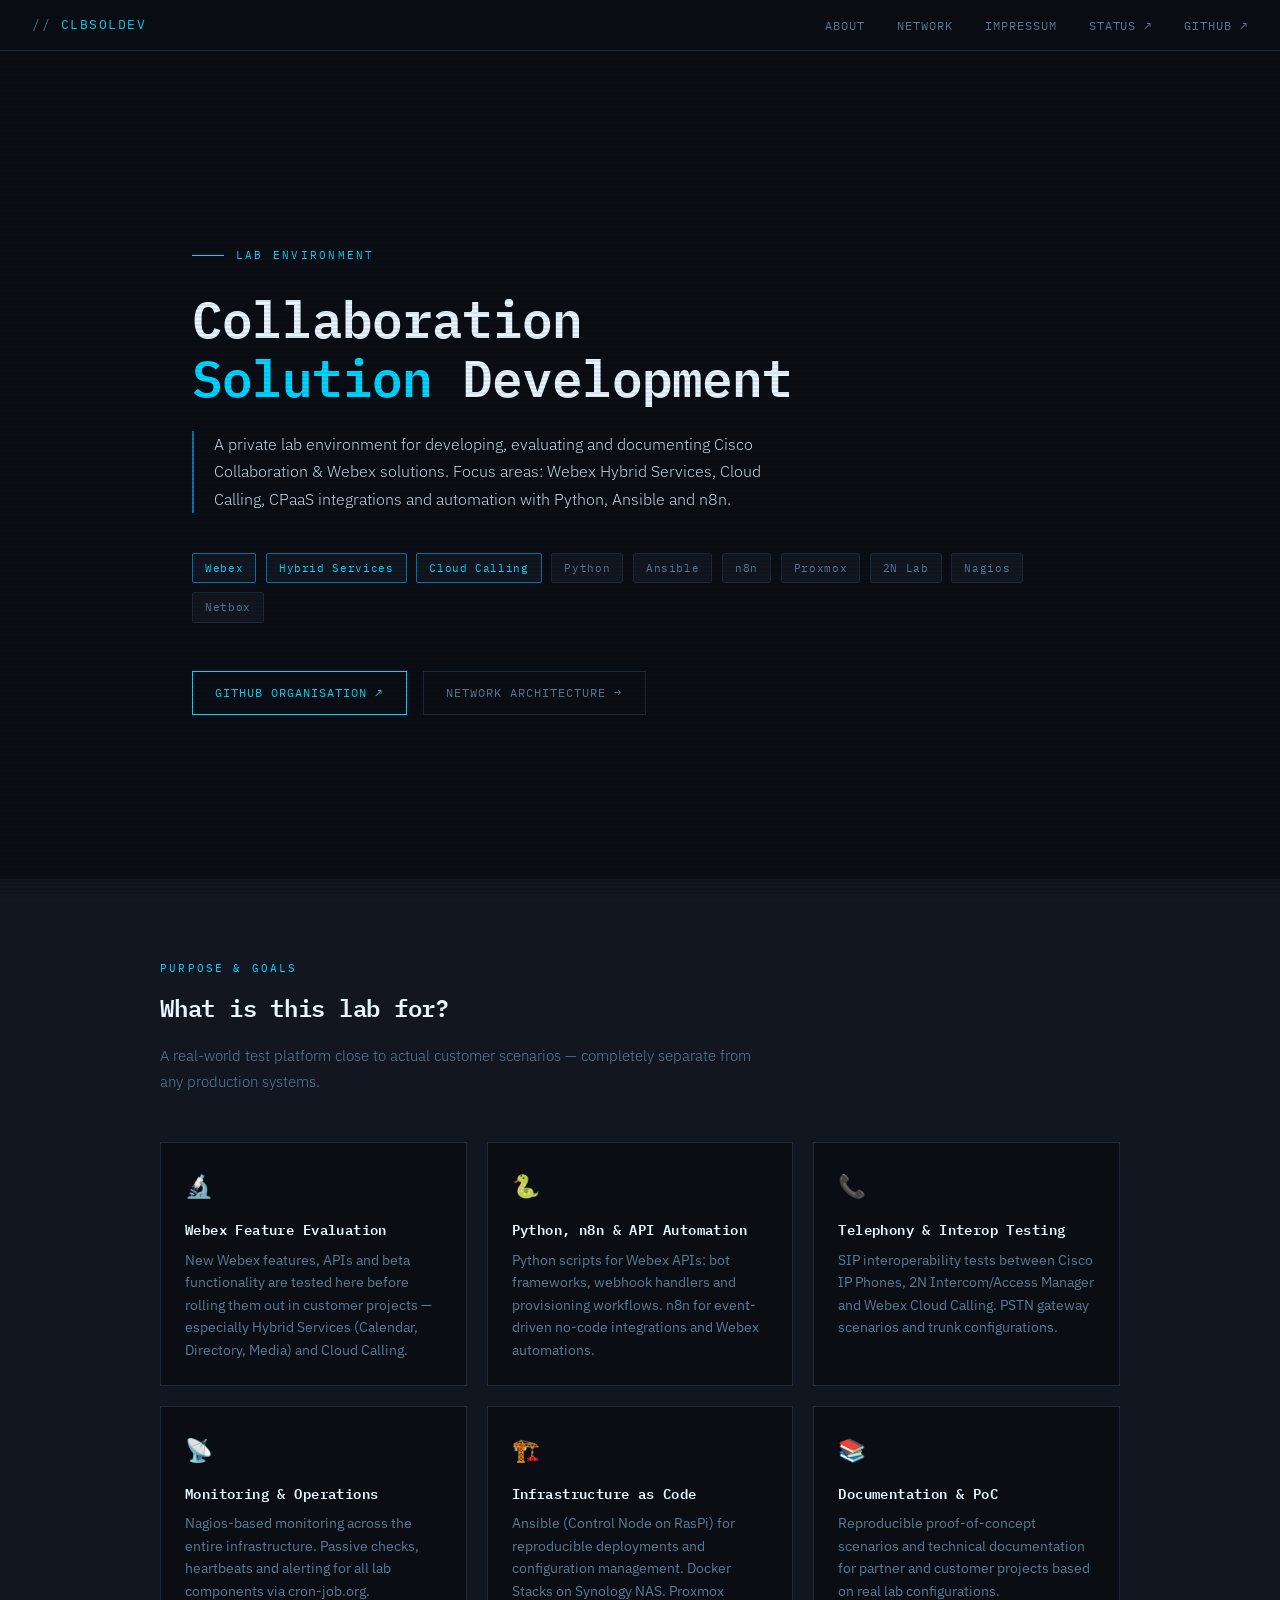
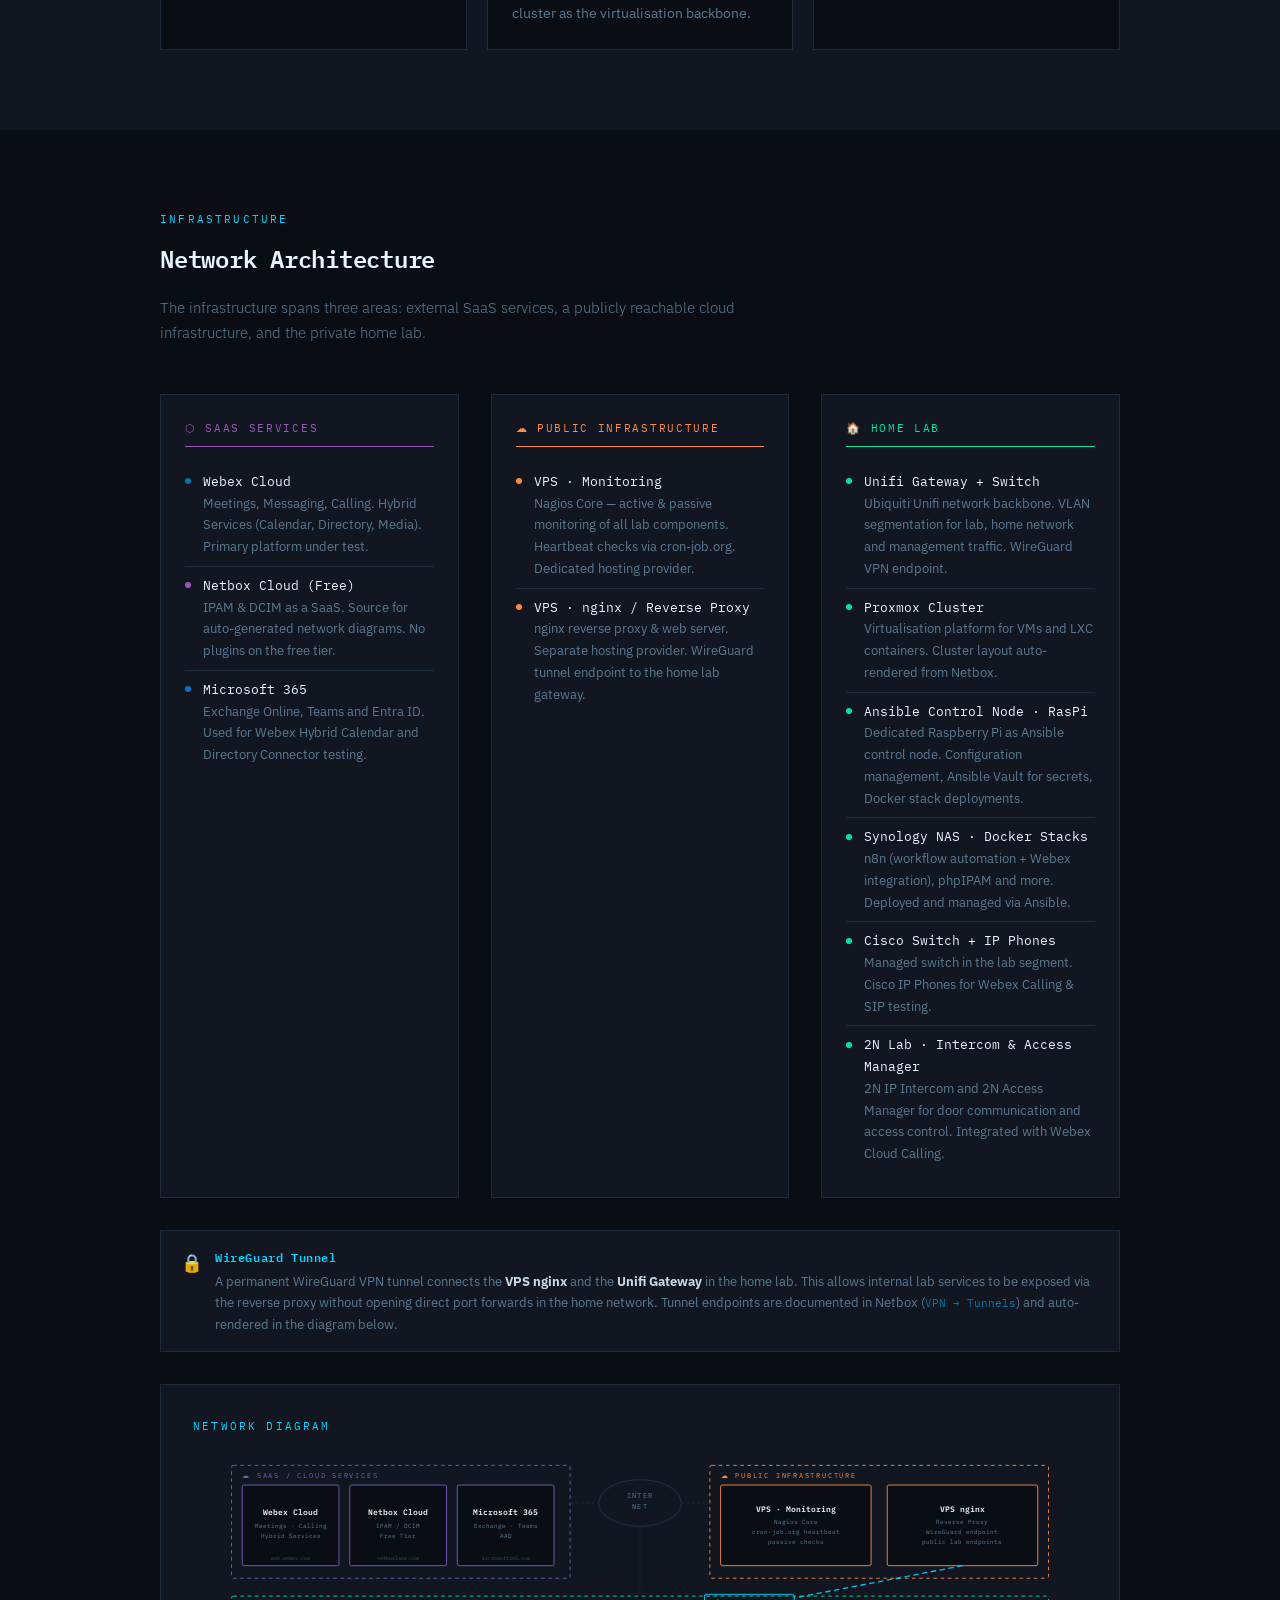
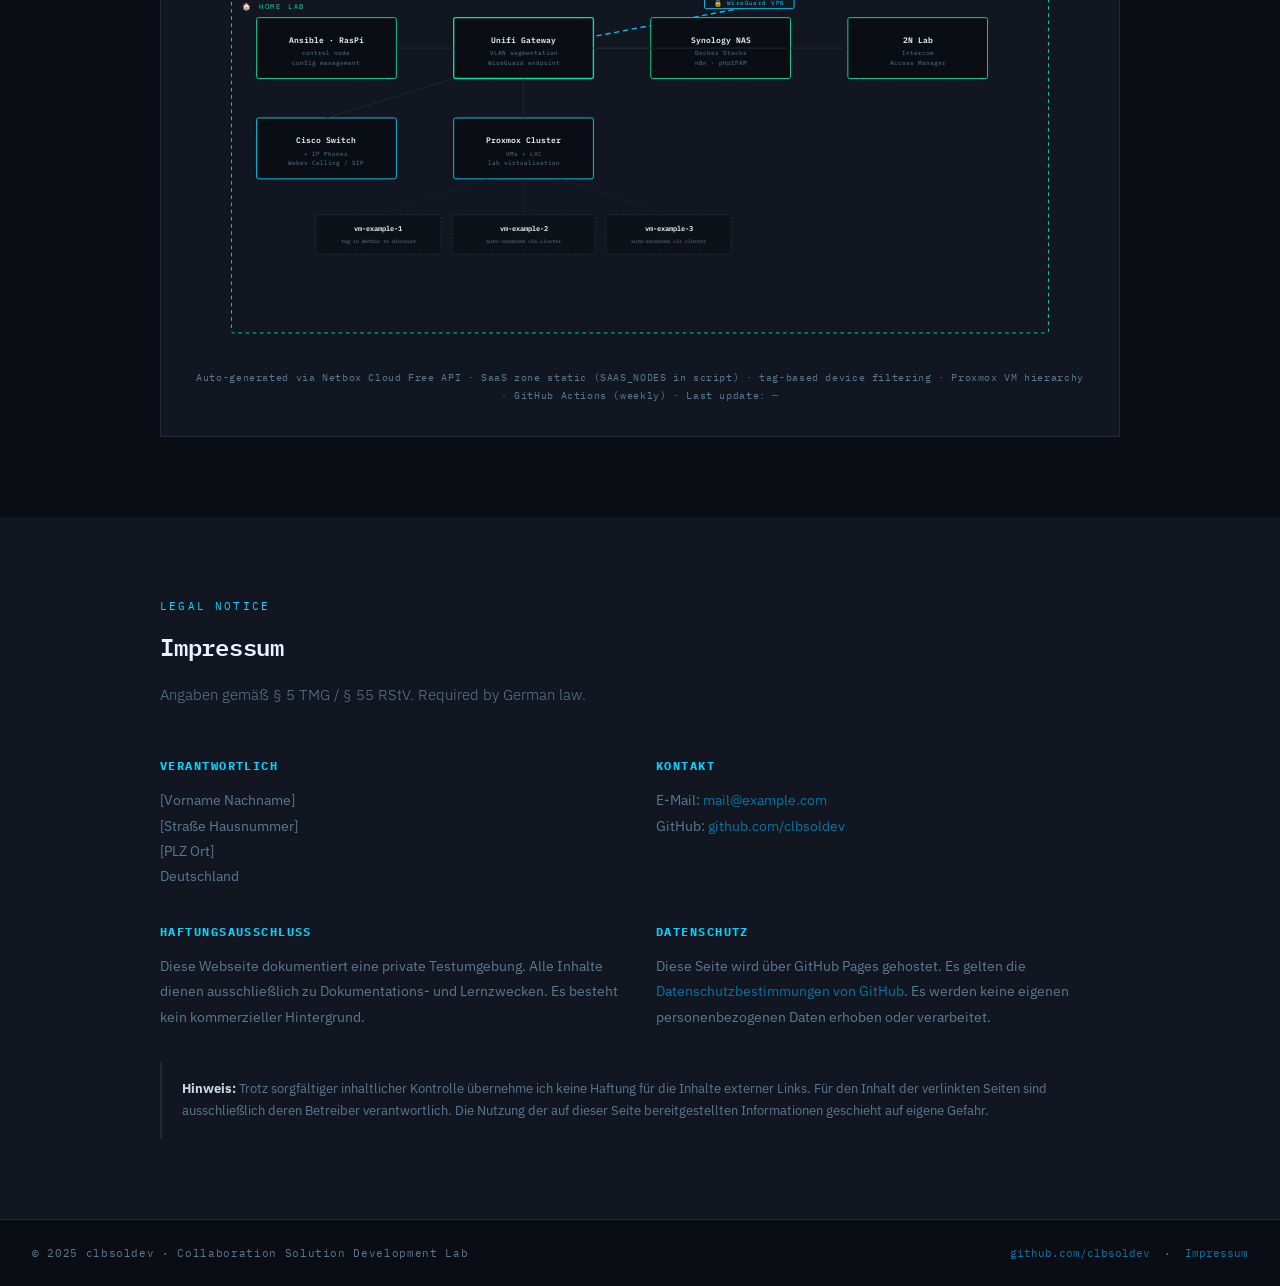
==== commit 96e067dc: "Modify Website" ====
--- a/index.html
+++ b/index.html
@@ -322,11 +322,39 @@
     <div class="section-label">Infrastructure</div>
     <h2>Network Architecture</h2>
     <p class="section-lead">
-      The infrastructure is split into two areas: a publicly reachable cloud
-      infrastructure and the private home lab.
+      The infrastructure spans three areas: external SaaS services, a publicly
+      reachable cloud infrastructure, and the private home lab.
     </p>
 
-    <div class="arch-grid">
+    <div class="arch-grid" style="grid-template-columns: 1fr 1fr 1fr;">
+      <!-- SaaS -->
+      <div class="arch-block">
+        <div class="arch-block-title" style="color:#9b59b6; border-bottom-color:#9b59b6;">⬡ SaaS Services</div>
+        <ul class="node-list">
+          <li>
+            <span class="node-dot" style="background:#0077a8;"></span>
+            <div>
+              <div class="node-name">Webex Cloud</div>
+              <div class="node-desc">Meetings, Messaging, Calling. Hybrid Services (Calendar, Directory, Media). Primary platform under test.</div>
+            </div>
+          </li>
+          <li>
+            <span class="node-dot" style="background:#9b59b6;"></span>
+            <div>
+              <div class="node-name">Netbox Cloud (Free)</div>
+              <div class="node-desc">IPAM &amp; DCIM as a SaaS. Source for auto-generated network diagrams. No plugins on the free tier.</div>
+            </div>
+          </li>
+          <li>
+            <span class="node-dot" style="background:#0078d4;"></span>
+            <div>
+              <div class="node-name">Microsoft 365</div>
+              <div class="node-desc">Exchange Online, Teams and Entra ID. Used for Webex Hybrid Calendar and Directory Connector testing.</div>
+            </div>
+          </li>
+        </ul>
+      </div>
+
       <!-- Public -->
       <div class="arch-block">
         <div class="arch-block-title pub">☁ Public Infrastructure</div>
@@ -345,13 +373,6 @@
               <div class="node-desc">nginx reverse proxy &amp; web server. Separate hosting provider. WireGuard tunnel endpoint to the home lab gateway.</div>
             </div>
           </li>
-          <li>
-            <span class="node-dot pub"></span>
-            <div>
-              <div class="node-name">Netbox Cloud (Free)</div>
-              <div class="node-desc">IPAM &amp; DCIM as a SaaS. Source for automatically generated network diagrams. No plugins available on the free tier.</div>
-            </div>
-          </li>
         </ul>
       </div>
 
@@ -370,7 +391,7 @@
             <span class="node-dot lab"></span>
             <div>
               <div class="node-name">Proxmox Cluster</div>
-              <div class="node-desc">Virtualisation platform for VMs and LXC containers. Backbone for all lab services. Cluster layout auto-rendered from Netbox.</div>
+              <div class="node-desc">Virtualisation platform for VMs and LXC containers. Cluster layout auto-rendered from Netbox.</div>
             </div>
           </li>
           <li>
@@ -384,14 +405,14 @@
             <span class="node-dot lab"></span>
             <div>
               <div class="node-name">Synology NAS · Docker Stacks</div>
-              <div class="node-desc">Docker-based services: n8n (workflow automation + Webex integration), phpIPAM and more. Deployed and managed via Ansible.</div>
+              <div class="node-desc">n8n (workflow automation + Webex integration), phpIPAM and more. Deployed and managed via Ansible.</div>
             </div>
           </li>
           <li>
             <span class="node-dot lab"></span>
             <div>
               <div class="node-name">Cisco Switch + IP Phones</div>
-              <div class="node-desc">Managed switch in the lab segment. Cisco IP Phones for Webex Calling &amp; SIP testing. Not all lab hosts are directly connected to the switch.</div>
+              <div class="node-desc">Managed switch in the lab segment. Cisco IP Phones for Webex Calling &amp; SIP testing.</div>
             </div>
           </li>
           <li>
@@ -415,133 +436,157 @@
           <strong style="color:var(--text);">Unifi Gateway</strong> in the home lab.
           This allows internal lab services to be exposed via the reverse proxy without
           opening direct port forwards in the home network.
+          Tunnel endpoints are documented in Netbox (<code style="font-family:var(--mono);font-size:.8em;color:var(--accent2);">VPN → Tunnels</code>)
+          and auto-rendered in the diagram below.
         </div>
       </div>
     </div>
 
     <!-- Network Diagram -->
     <div class="diagram-box">
-      <div class="section-label" style="text-align:left; margin-bottom:1rem;">
-        Network Diagram — auto-generated via Netbox API · tag-based filtering · weekly GitHub Actions run
-      </div>
-
-      <!-- Static fallback SVG: shown until assets/diagram.svg is available -->
-      <!-- Layout: name (bold) on line 1–2, description (dim) below -->
-      <svg id="static-fallback" class="static-diagram" viewBox="0 0 860 520" xmlns="http://www.w3.org/2000/svg" font-family="IBM Plex Mono, monospace">
-        <rect width="860" height="520" fill="#111620"/>
-
-        <!-- Internet -->
-        <ellipse cx="430" cy="38" rx="80" ry="24" fill="none" stroke="#1e2a3a" stroke-width="1.5"/>
-        <text x="430" y="43" text-anchor="middle" fill="#5a7a94" font-size="10" letter-spacing="2">INTERNET</text>
-        <line x1="430" y1="62" x2="430" y2="85" stroke="#1e2a3a" stroke-width="1" stroke-dasharray="3,3"/>
-
-        <!-- Webex Cloud badge -->
-        <rect x="692" y="10" width="148" height="46" rx="2" fill="#0a0e14" stroke="#0077a8" stroke-width="1"/>
-        <text x="766" y="30" text-anchor="middle" fill="#00d4ff" font-size="9" font-weight="600">Webex Cloud</text>
-        <text x="766" y="46" text-anchor="middle" fill="#5a7a94" font-size="7">Hybrid Services · Calling</text>
-        <line x1="692" y1="33" x2="510" y2="33" stroke="#0077a8" stroke-width="1" stroke-dasharray="2,3"/>
-        <line x1="510" y1="33" x2="510" y2="85" stroke="#0077a8" stroke-width="1" stroke-dasharray="2,3"/>
-
-        <!-- PUBLIC ZONE -->
-        <rect x="20" y="85" width="820" height="108" rx="2" fill="none" stroke="#ff8c42" stroke-width="1" stroke-dasharray="4,4"/>
-        <text x="32" y="99" fill="#ff8c42" font-size="8" letter-spacing="2">☁ PUBLIC INFRASTRUCTURE</text>
+      <div class="section-label" style="text-align:left; margin-bottom:1rem;">Network Diagram</div>
+
+      <!-- Static fallback SVG: shown until assets/diagram.svg is available.
+           Layout mirrors generate_diagram.py:
+           SaaS (top-left) | INTERNET | Public Infra (top-right)
+                           |  Home Lab (bottom)
+           Card format: Name (bold) + description (dim)                    -->
+      <svg id="static-fallback" class="static-diagram" viewBox="0 0 960 560" xmlns="http://www.w3.org/2000/svg" font-family="IBM Plex Mono, monospace">
+        <rect width="960" height="560" fill="#111620"/>
+
+        <!-- ── INTERNET (top-centre) ── -->
+        <ellipse cx="480" cy="58" rx="46" ry="26" fill="#111620" stroke="#1e2a3a" stroke-width="1.5"/>
+        <text x="480" y="52" text-anchor="middle" fill="#5a7a94" font-size="8" letter-spacing="1.5">INTER</text>
+        <text x="480" y="65" text-anchor="middle" fill="#5a7a94" font-size="8" letter-spacing="1.5">NET</text>
+
+        <!-- ── SAAS ZONE (top-left) ── -->
+        <rect x="24" y="16" width="378" height="126" rx="2" fill="none" stroke="#7c5cbf" stroke-width="1" stroke-dasharray="4,4"/>
+        <text x="36" y="30" fill="#7c5cbf" font-size="8" letter-spacing="2">☁ SAAS / CLOUD SERVICES</text>
+
+        <!-- Webex Cloud card -->
+        <rect x="36" y="38" width="108" height="90" rx="2" fill="#0a0e14" stroke="#7c5cbf" stroke-width="1"/>
+        <text x="90" y="72" text-anchor="middle" fill="#e8f4ff" font-size="9" font-weight="600">Webex Cloud</text>
+        <text x="90" y="86" text-anchor="middle" fill="#5a7a94" font-size="7">Meetings · Calling</text>
+        <text x="90" y="97" text-anchor="middle" fill="#5a7a94" font-size="7">Hybrid Services</text>
+        <text x="90" y="122" text-anchor="middle" fill="#5a7a94" font-size="6" opacity="0.6">web.webex.com</text>
+
+        <!-- Netbox Cloud card -->
+        <rect x="156" y="38" width="108" height="90" rx="2" fill="#0a0e14" stroke="#7c5cbf" stroke-width="1"/>
+        <text x="210" y="72" text-anchor="middle" fill="#e8f4ff" font-size="9" font-weight="600">Netbox Cloud</text>
+        <text x="210" y="86" text-anchor="middle" fill="#5a7a94" font-size="7">IPAM / DCIM</text>
+        <text x="210" y="97" text-anchor="middle" fill="#5a7a94" font-size="7">Free Tier</text>
+        <text x="210" y="122" text-anchor="middle" fill="#5a7a94" font-size="6" opacity="0.6">netboxlabs.com</text>
+
+        <!-- M365 card -->
+        <rect x="276" y="38" width="108" height="90" rx="2" fill="#0a0e14" stroke="#7c5cbf" stroke-width="1"/>
+        <text x="330" y="72" text-anchor="middle" fill="#e8f4ff" font-size="9" font-weight="600">Microsoft 365</text>
+        <text x="330" y="86" text-anchor="middle" fill="#5a7a94" font-size="7">Exchange · Teams</text>
+        <text x="330" y="97" text-anchor="middle" fill="#5a7a94" font-size="7">AAD</text>
+        <text x="330" y="122" text-anchor="middle" fill="#5a7a94" font-size="6" opacity="0.6">microsoft365.com</text>
+
+        <!-- SaaS ↔ Internet -->
+        <line x1="402" y1="58" x2="434" y2="58" stroke="#1e2a3a" stroke-width="1" stroke-dasharray="3,3"/>
+
+        <!-- ── PUBLIC INFRA ZONE (top-right) ── -->
+        <rect x="558" y="16" width="378" height="126" rx="2" fill="none" stroke="#ff8c42" stroke-width="1" stroke-dasharray="4,4"/>
+        <text x="570" y="30" fill="#ff8c42" font-size="8" letter-spacing="2">☁ PUBLIC INFRASTRUCTURE</text>
 
         <!-- VPS Monitoring -->
-        <rect x="60" y="108" width="172" height="68" rx="2" fill="#0a0e14" stroke="#ff8c42" stroke-width="1"/>
-        <text x="146" y="130" text-anchor="middle" fill="#e8f4ff" font-size="9" font-weight="600">VPS · Monitoring</text>
-        <text x="146" y="145" text-anchor="middle" fill="#5a7a94" font-size="7">Nagios Core</text>
-        <text x="146" y="158" text-anchor="middle" fill="#5a7a94" font-size="7">cron-job.org heartbeat</text>
-        <text x="146" y="169" text-anchor="middle" fill="#5a7a94" font-size="7">passive checks</text>
+        <rect x="570" y="38" width="168" height="90" rx="2" fill="#0a0e14" stroke="#ff8c42" stroke-width="1"/>
+        <text x="654" y="68" text-anchor="middle" fill="#e8f4ff" font-size="9" font-weight="600">VPS · Monitoring</text>
+        <text x="654" y="82" text-anchor="middle" fill="#5a7a94" font-size="7">Nagios Core</text>
+        <text x="654" y="93" text-anchor="middle" fill="#5a7a94" font-size="7">cron-job.org heartbeat</text>
+        <text x="654" y="104" text-anchor="middle" fill="#5a7a94" font-size="7">passive checks</text>
 
         <!-- VPS nginx -->
-        <rect x="344" y="108" width="172" height="68" rx="2" fill="#0a0e14" stroke="#ff8c42" stroke-width="1"/>
-        <text x="430" y="130" text-anchor="middle" fill="#e8f4ff" font-size="9" font-weight="600">VPS · nginx</text>
-        <text x="430" y="145" text-anchor="middle" fill="#5a7a94" font-size="7">Reverse Proxy</text>
-        <text x="430" y="158" text-anchor="middle" fill="#5a7a94" font-size="7">public lab endpoints</text>
-        <text x="430" y="169" text-anchor="middle" fill="#5a7a94" font-size="7">WireGuard endpoint</text>
-
-        <!-- Netbox Cloud -->
-        <rect x="628" y="108" width="172" height="68" rx="2" fill="#0a0e14" stroke="#ff8c42" stroke-width="1"/>
-        <text x="714" y="130" text-anchor="middle" fill="#e8f4ff" font-size="9" font-weight="600">Netbox Cloud</text>
-        <text x="714" y="145" text-anchor="middle" fill="#5a7a94" font-size="7">IPAM / DCIM (SaaS)</text>
-        <text x="714" y="158" text-anchor="middle" fill="#5a7a94" font-size="7">diagram source</text>
-        <text x="714" y="169" text-anchor="middle" fill="#5a7a94" font-size="7">free tier, no plugins</text>
-
-        <!-- WireGuard tunnel -->
-        <line x1="430" y1="193" x2="430" y2="228" stroke="#00d4ff" stroke-width="1.5" stroke-dasharray="6,4"/>
-        <rect x="372" y="202" width="116" height="16" rx="2" fill="#111620" stroke="#00d4ff" stroke-width="1"/>
-        <text x="430" y="214" text-anchor="middle" fill="#00d4ff" font-size="7" letter-spacing="0.5">🔒 WireGuard VPN</text>
-
-        <!-- HOME LAB ZONE -->
-        <rect x="20" y="228" width="820" height="272" rx="2" fill="none" stroke="#00e5a0" stroke-width="1" stroke-dasharray="4,4"/>
-        <text x="32" y="242" fill="#00e5a0" font-size="8" letter-spacing="2">🏠 HOME LAB</text>
-
-        <!-- Unifi Gateway (centre top of home lab zone) -->
-        <rect x="318" y="252" width="172" height="56" rx="2" fill="#0a0e14" stroke="#00e5a0" stroke-width="1.5"/>
-        <text x="404" y="272" text-anchor="middle" fill="#e8f4ff" font-size="9" font-weight="600">Unifi Gateway</text>
-        <text x="404" y="286" text-anchor="middle" fill="#5a7a94" font-size="7">VLAN segmentation</text>
-        <text x="404" y="298" text-anchor="middle" fill="#5a7a94" font-size="7">WireGuard endpoint</text>
-
-        <!-- Fan-out lines from Unifi to child nodes -->
-        <line x1="404" y1="308" x2="404" y2="330" stroke="#1e2a3a" stroke-width="1"/>
-        <line x1="318" y1="280" x2="100" y2="345" stroke="#1e2a3a" stroke-width="1"/>
-        <line x1="318" y1="280" x2="200" y2="345" stroke="#1e2a3a" stroke-width="1"/>
-        <line x1="490" y1="280" x2="610" y2="345" stroke="#1e2a3a" stroke-width="1"/>
-        <line x1="490" y1="280" x2="710" y2="345" stroke="#1e2a3a" stroke-width="1"/>
-
-        <!-- Proxmox Cluster (centre) with VM children below -->
-        <rect x="318" y="330" width="172" height="56" rx="2" fill="#0a0e14" stroke="#00d4ff" stroke-width="1"/>
-        <text x="404" y="350" text-anchor="middle" fill="#e8f4ff" font-size="9" font-weight="600">Proxmox Cluster</text>
-        <text x="404" y="364" text-anchor="middle" fill="#5a7a94" font-size="7">VMs + LXC containers</text>
-        <text x="404" y="376" text-anchor="middle" fill="#5a7a94" font-size="7">lab virtualisation base</text>
-
-        <!-- Proxmox VM children -->
-        <line x1="350" y1="386" x2="286" y2="420" stroke="#1e2a3a" stroke-width="1" stroke-dasharray="2,2"/>
-        <line x1="404" y1="386" x2="404" y2="420" stroke="#1e2a3a" stroke-width="1" stroke-dasharray="2,2"/>
-        <line x1="458" y1="386" x2="522" y2="420" stroke="#1e2a3a" stroke-width="1" stroke-dasharray="2,2"/>
-
-        <rect x="226" y="420" width="120" height="44" rx="2" fill="#0a0e14" stroke="#1e2a3a" stroke-width="1"/>
-        <text x="286" y="437" text-anchor="middle" fill="#e8f4ff" font-size="8" font-weight="600">VM: example-1</text>
-        <text x="286" y="451" text-anchor="middle" fill="#5a7a94" font-size="7">add via Netbox tags</text>
-
-        <rect x="354" y="420" width="100" height="44" rx="2" fill="#0a0e14" stroke="#1e2a3a" stroke-width="1"/>
-        <text x="404" y="437" text-anchor="middle" fill="#e8f4ff" font-size="8" font-weight="600">VM: example-2</text>
-        <text x="404" y="451" text-anchor="middle" fill="#5a7a94" font-size="7">auto-discovered</text>
-
-        <rect x="462" y="420" width="120" height="44" rx="2" fill="#0a0e14" stroke="#1e2a3a" stroke-width="1"/>
-        <text x="522" y="437" text-anchor="middle" fill="#e8f4ff" font-size="8" font-weight="600">VM: example-3</text>
-        <text x="522" y="451" text-anchor="middle" fill="#5a7a94" font-size="7">auto-discovered</text>
+        <rect x="756" y="38" width="168" height="90" rx="2" fill="#0a0e14" stroke="#ff8c42" stroke-width="1"/>
+        <text x="840" y="68" text-anchor="middle" fill="#e8f4ff" font-size="9" font-weight="600">VPS nginx</text>
+        <text x="840" y="82" text-anchor="middle" fill="#5a7a94" font-size="7">Reverse Proxy</text>
+        <text x="840" y="93" text-anchor="middle" fill="#5a7a94" font-size="7">WireGuard endpoint</text>
+        <text x="840" y="104" text-anchor="middle" fill="#5a7a94" font-size="7">public lab endpoints</text>
+
+        <!-- Internet ↔ Public Infra -->
+        <line x1="526" y1="58" x2="558" y2="58" stroke="#1e2a3a" stroke-width="1" stroke-dasharray="3,3"/>
+
+        <!-- Internet → Home Lab -->
+        <line x1="480" y1="84" x2="480" y2="162" stroke="#1e2a3a" stroke-width="1" stroke-dasharray="3,3"/>
+
+        <!-- WireGuard tunnel: VPS nginx ↔ Unifi Gateway -->
+        <line x1="840" y1="128" x2="340" y2="224" stroke="#00d4ff" stroke-width="1.5" stroke-dasharray="6,4" opacity="0.9"/>
+        <rect x="552" y="160" width="100" height="16" rx="2" fill="#111620" stroke="#00d4ff" stroke-width="1"/>
+        <text x="602" y="172" text-anchor="middle" fill="#00d4ff" font-size="7" letter-spacing="0.5">🔒 WireGuard VPN</text>
+
+        <!-- ── HOME LAB ZONE (bottom) ── -->
+        <rect x="24" y="162" width="912" height="376" rx="2" fill="none" stroke="#00e5a0" stroke-width="1" stroke-dasharray="4,4"/>
+        <text x="36" y="176" fill="#00e5a0" font-size="8" letter-spacing="2">🏠 HOME LAB</text>
+
+        <!-- Row 1: Unifi Gateway (anchor, centre) -->
+        <rect x="272" y="186" width="156" height="68" rx="2" fill="#0a0e14" stroke="#00e5a0" stroke-width="1.5"/>
+        <text x="350" y="214" text-anchor="middle" fill="#e8f4ff" font-size="9" font-weight="600">Unifi Gateway</text>
+        <text x="350" y="228" text-anchor="middle" fill="#5a7a94" font-size="7">VLAN segmentation</text>
+        <text x="350" y="239" text-anchor="middle" fill="#5a7a94" font-size="7">WireGuard endpoint</text>
 
         <!-- Ansible RasPi -->
-        <rect x="30" y="345" width="148" height="56" rx="2" fill="#0a0e14" stroke="#00d4ff" stroke-width="1"/>
-        <text x="104" y="365" text-anchor="middle" fill="#e8f4ff" font-size="9" font-weight="600">Ansible · RasPi</text>
-        <text x="104" y="379" text-anchor="middle" fill="#5a7a94" font-size="7">control node</text>
-        <text x="104" y="391" text-anchor="middle" fill="#5a7a94" font-size="7">config management</text>
+        <rect x="52" y="186" width="156" height="68" rx="2" fill="#0a0e14" stroke="#00e5a0" stroke-width="1"/>
+        <text x="130" y="214" text-anchor="middle" fill="#e8f4ff" font-size="9" font-weight="600">Ansible · RasPi</text>
+        <text x="130" y="228" text-anchor="middle" fill="#5a7a94" font-size="7">control node</text>
+        <text x="130" y="239" text-anchor="middle" fill="#5a7a94" font-size="7">config management</text>
+
+        <!-- Synology NAS -->
+        <rect x="492" y="186" width="156" height="68" rx="2" fill="#0a0e14" stroke="#00e5a0" stroke-width="1"/>
+        <text x="570" y="214" text-anchor="middle" fill="#e8f4ff" font-size="9" font-weight="600">Synology NAS</text>
+        <text x="570" y="228" text-anchor="middle" fill="#5a7a94" font-size="7">Docker Stacks</text>
+        <text x="570" y="239" text-anchor="middle" fill="#5a7a94" font-size="7">n8n · phpIPAM</text>
+
+        <!-- 2N Lab -->
+        <rect x="712" y="186" width="156" height="68" rx="2" fill="#0a0e14" stroke="#00e5a0" stroke-width="1"/>
+        <text x="790" y="214" text-anchor="middle" fill="#e8f4ff" font-size="9" font-weight="600">2N Lab</text>
+        <text x="790" y="228" text-anchor="middle" fill="#5a7a94" font-size="7">Intercom</text>
+        <text x="790" y="239" text-anchor="middle" fill="#5a7a94" font-size="7">Access Manager</text>
+
+        <!-- Row 2: Proxmox (with VM children) -->
+        <rect x="272" y="298" width="156" height="68" rx="2" fill="#0a0e14" stroke="#00d4ff" stroke-width="1"/>
+        <text x="350" y="326" text-anchor="middle" fill="#e8f4ff" font-size="9" font-weight="600">Proxmox Cluster</text>
+        <text x="350" y="340" text-anchor="middle" fill="#5a7a94" font-size="7">VMs + LXC</text>
+        <text x="350" y="351" text-anchor="middle" fill="#5a7a94" font-size="7">lab virtualisation</text>
 
         <!-- Cisco Switch -->
-        <rect x="192" y="345" width="112" height="56" rx="2" fill="#0a0e14" stroke="#00d4ff" stroke-width="1"/>
-        <text x="248" y="362" text-anchor="middle" fill="#e8f4ff" font-size="9" font-weight="600">Cisco Switch</text>
-        <text x="248" y="376" text-anchor="middle" fill="#5a7a94" font-size="7">+ IP Phones</text>
-        <text x="248" y="389" text-anchor="middle" fill="#5a7a94" font-size="7">Webex Calling / SIP</text>
-
-        <!-- 2N -->
-        <rect x="556" y="345" width="130" height="56" rx="2" fill="#0a0e14" stroke="#00d4ff" stroke-width="1"/>
-        <text x="621" y="362" text-anchor="middle" fill="#e8f4ff" font-size="9" font-weight="600">2N Lab</text>
-        <text x="621" y="376" text-anchor="middle" fill="#5a7a94" font-size="7">Intercom</text>
-        <text x="621" y="389" text-anchor="middle" fill="#5a7a94" font-size="7">Access Manager</text>
-
-        <!-- Synology NAS -->
-        <rect x="700" y="345" width="120" height="56" rx="2" fill="#0a0e14" stroke="#00d4ff" stroke-width="1"/>
-        <text x="760" y="362" text-anchor="middle" fill="#e8f4ff" font-size="9" font-weight="600">Synology NAS</text>
-        <text x="760" y="376" text-anchor="middle" fill="#5a7a94" font-size="7">Docker Stacks</text>
-        <text x="760" y="389" text-anchor="middle" fill="#5a7a94" font-size="7">n8n · phpIPAM</text>
+        <rect x="52" y="298" width="156" height="68" rx="2" fill="#0a0e14" stroke="#00d4ff" stroke-width="1"/>
+        <text x="130" y="326" text-anchor="middle" fill="#e8f4ff" font-size="9" font-weight="600">Cisco Switch</text>
+        <text x="130" y="340" text-anchor="middle" fill="#5a7a94" font-size="7">+ IP Phones</text>
+        <text x="130" y="351" text-anchor="middle" fill="#5a7a94" font-size="7">Webex Calling / SIP</text>
+
+        <!-- Connector lines from Unifi to row 1 siblings -->
+        <line x1="272" y1="220" x2="208" y2="220" stroke="#1e2a3a" stroke-width="1"/>
+        <line x1="428" y1="220" x2="492" y2="220" stroke="#1e2a3a" stroke-width="1"/>
+        <line x1="428" y1="220" x2="712" y2="220" stroke="#1e2a3a" stroke-width="1"/>
+        <!-- Unifi → Proxmox and Cisco -->
+        <line x1="350" y1="254" x2="350" y2="298" stroke="#1e2a3a" stroke-width="1"/>
+        <line x1="272" y1="254" x2="130" y2="298" stroke="#1e2a3a" stroke-width="1"/>
+
+        <!-- VM children of Proxmox -->
+        <line x1="310" y1="366" x2="188" y2="406" stroke="#1e2a3a" stroke-width="1" stroke-dasharray="2,2"/>
+        <line x1="350" y1="366" x2="350" y2="406" stroke="#1e2a3a" stroke-width="1" stroke-dasharray="2,2"/>
+        <line x1="390" y1="366" x2="512" y2="406" stroke="#1e2a3a" stroke-width="1" stroke-dasharray="2,2"/>
+
+        <rect x="118" y="406" width="140" height="44" rx="2" fill="#0d1219" stroke="#2a3a4a" stroke-width="1" stroke-dasharray="2,2"/>
+        <text x="188" y="424" text-anchor="middle" fill="#e8f4ff" font-size="8" font-weight="600">vm-example-1</text>
+        <text x="188" y="438" text-anchor="middle" fill="#5a7a94" font-size="6">tag in Netbox to discover</text>
+
+        <rect x="270" y="406" width="160" height="44" rx="2" fill="#0d1219" stroke="#2a3a4a" stroke-width="1" stroke-dasharray="2,2"/>
+        <text x="350" y="424" text-anchor="middle" fill="#e8f4ff" font-size="8" font-weight="600">vm-example-2</text>
+        <text x="350" y="438" text-anchor="middle" fill="#5a7a94" font-size="6">auto-rendered via cluster</text>
+
+        <rect x="442" y="406" width="140" height="44" rx="2" fill="#0d1219" stroke="#2a3a4a" stroke-width="1" stroke-dasharray="2,2"/>
+        <text x="512" y="424" text-anchor="middle" fill="#e8f4ff" font-size="8" font-weight="600">vm-example-3</text>
+        <text x="512" y="438" text-anchor="middle" fill="#5a7a94" font-size="6">auto-rendered via cluster</text>
       </svg>
 
       <!-- Dynamic diagram injected by GitHub Actions -->
       <img id="netbox-diagram" src="assets/diagram.svg" alt="Network diagram (Netbox)" style="display:none;" onload="showDynamic()" onerror="this.style.display='none'" />
 
       <div class="diagram-meta">
-        Auto-generated via Netbox Cloud Free API · tag-based filtering · Proxmox cluster hierarchy · GitHub Actions (weekly) ·
+        Auto-generated via Netbox Cloud Free API · SaaS zone static (SAAS_NODES in script) · tag-based device filtering · Proxmox VM hierarchy · GitHub Actions (weekly) ·
         Last update: <span id="diagram-ts">—</span>
       </div>
     </div>
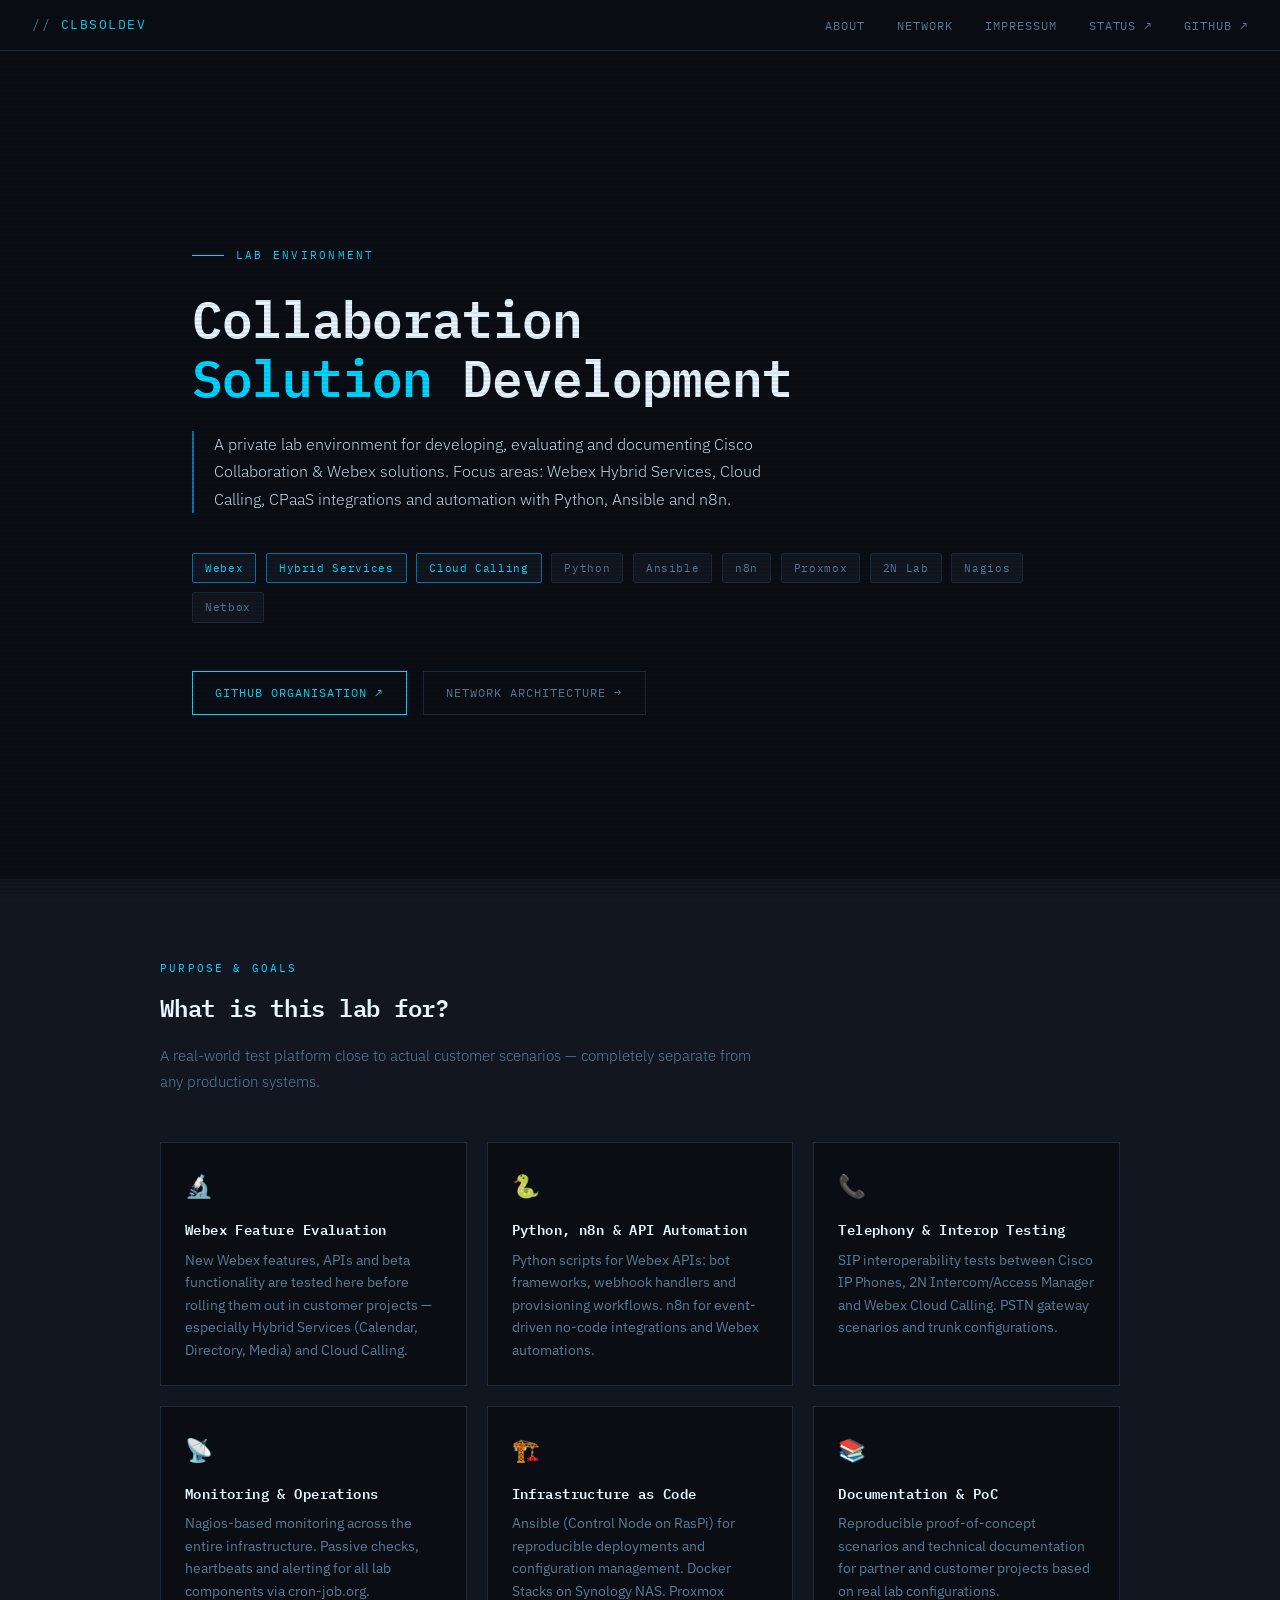
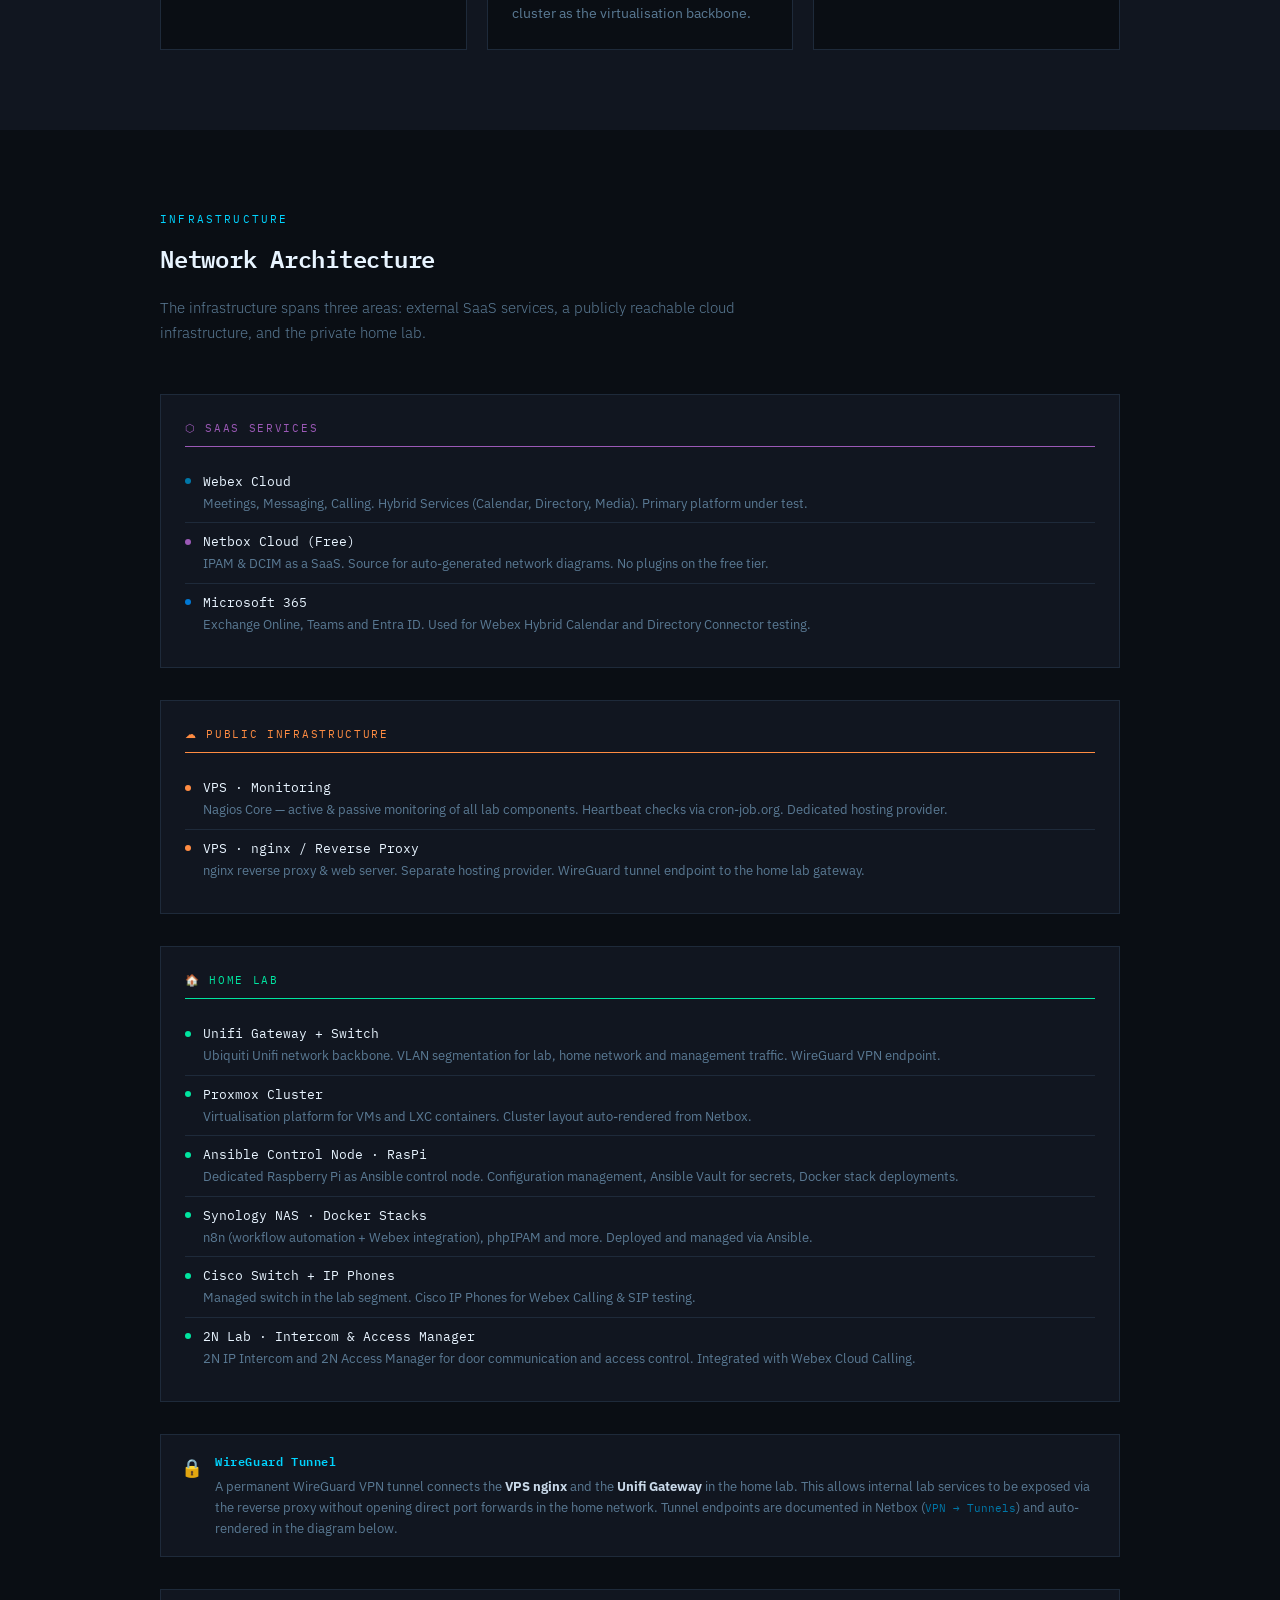
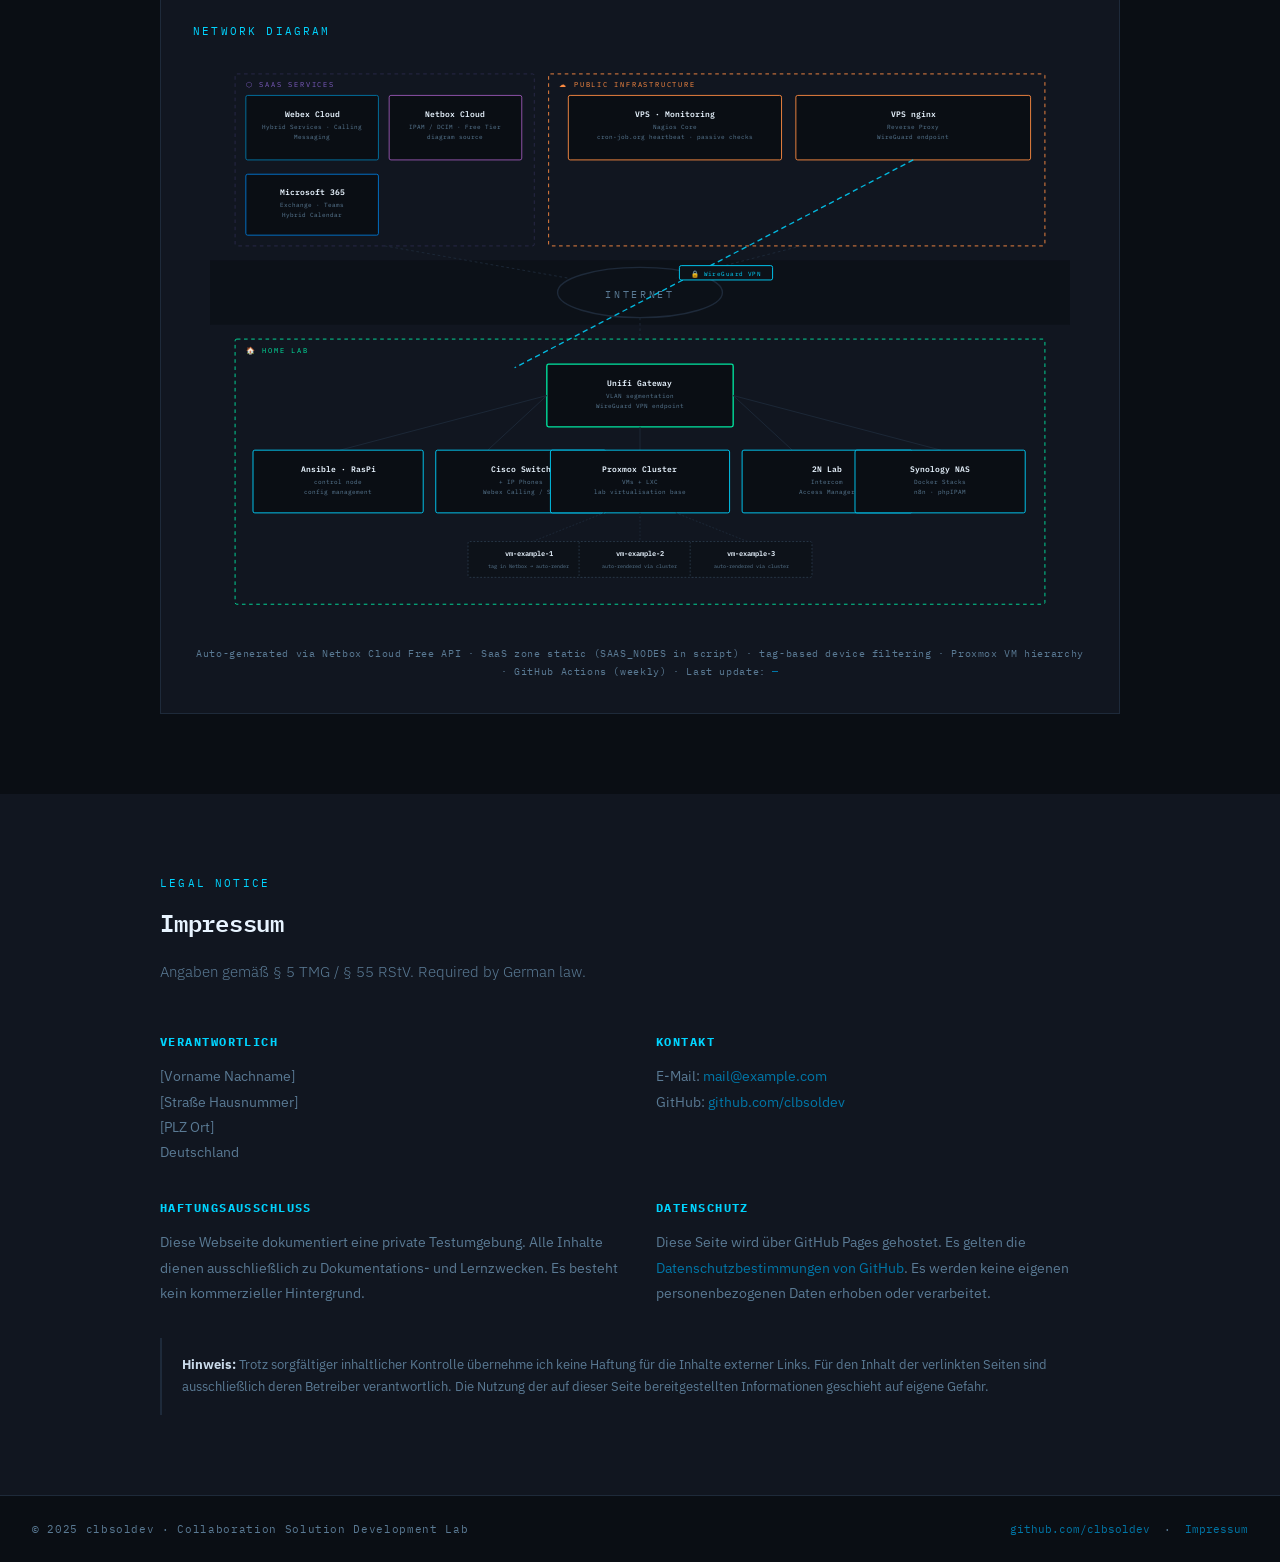
==== commit 2b993a5a: "Refactor network diagram layout and sections Updated the layout of the network diagram and adjusted " ====
--- a/index.html
+++ b/index.html
@@ -326,7 +326,7 @@
       reachable cloud infrastructure, and the private home lab.
     </p>
 
-    <div class="arch-grid" style="grid-template-columns: 1fr 1fr 1fr;">
+    <div class="arch-grid" style="grid-template-columns: 1fr;">
       <!-- SaaS -->
       <div class="arch-block">
         <div class="arch-block-title" style="color:#9b59b6; border-bottom-color:#9b59b6;">⬡ SaaS Services</div>
@@ -446,140 +446,134 @@
     <div class="diagram-box">
       <div class="section-label" style="text-align:left; margin-bottom:1rem;">Network Diagram</div>
 
-      <!-- Static fallback SVG: shown until assets/diagram.svg is available.
-           Layout mirrors generate_diagram.py:
-           SaaS (top-left) | INTERNET | Public Infra (top-right)
-                           |  Home Lab (bottom)
-           Card format: Name (bold) + description (dim)                    -->
-      <svg id="static-fallback" class="static-diagram" viewBox="0 0 960 560" xmlns="http://www.w3.org/2000/svg" font-family="IBM Plex Mono, monospace">
-        <rect width="960" height="560" fill="#111620"/>
-
-        <!-- ── INTERNET (top-centre) ── -->
-        <ellipse cx="480" cy="58" rx="46" ry="26" fill="#111620" stroke="#1e2a3a" stroke-width="1.5"/>
-        <text x="480" y="52" text-anchor="middle" fill="#5a7a94" font-size="8" letter-spacing="1.5">INTER</text>
-        <text x="480" y="65" text-anchor="middle" fill="#5a7a94" font-size="8" letter-spacing="1.5">NET</text>
-
-        <!-- ── SAAS ZONE (top-left) ── -->
-        <rect x="24" y="16" width="378" height="126" rx="2" fill="none" stroke="#7c5cbf" stroke-width="1" stroke-dasharray="4,4"/>
-        <text x="36" y="30" fill="#7c5cbf" font-size="8" letter-spacing="2">☁ SAAS / CLOUD SERVICES</text>
-
-        <!-- Webex Cloud card -->
-        <rect x="36" y="38" width="108" height="90" rx="2" fill="#0a0e14" stroke="#7c5cbf" stroke-width="1"/>
-        <text x="90" y="72" text-anchor="middle" fill="#e8f4ff" font-size="9" font-weight="600">Webex Cloud</text>
-        <text x="90" y="86" text-anchor="middle" fill="#5a7a94" font-size="7">Meetings · Calling</text>
-        <text x="90" y="97" text-anchor="middle" fill="#5a7a94" font-size="7">Hybrid Services</text>
-        <text x="90" y="122" text-anchor="middle" fill="#5a7a94" font-size="6" opacity="0.6">web.webex.com</text>
-
-        <!-- Netbox Cloud card -->
-        <rect x="156" y="38" width="108" height="90" rx="2" fill="#0a0e14" stroke="#7c5cbf" stroke-width="1"/>
-        <text x="210" y="72" text-anchor="middle" fill="#e8f4ff" font-size="9" font-weight="600">Netbox Cloud</text>
-        <text x="210" y="86" text-anchor="middle" fill="#5a7a94" font-size="7">IPAM / DCIM</text>
-        <text x="210" y="97" text-anchor="middle" fill="#5a7a94" font-size="7">Free Tier</text>
-        <text x="210" y="122" text-anchor="middle" fill="#5a7a94" font-size="6" opacity="0.6">netboxlabs.com</text>
-
-        <!-- M365 card -->
-        <rect x="276" y="38" width="108" height="90" rx="2" fill="#0a0e14" stroke="#7c5cbf" stroke-width="1"/>
-        <text x="330" y="72" text-anchor="middle" fill="#e8f4ff" font-size="9" font-weight="600">Microsoft 365</text>
-        <text x="330" y="86" text-anchor="middle" fill="#5a7a94" font-size="7">Exchange · Teams</text>
-        <text x="330" y="97" text-anchor="middle" fill="#5a7a94" font-size="7">AAD</text>
-        <text x="330" y="122" text-anchor="middle" fill="#5a7a94" font-size="6" opacity="0.6">microsoft365.com</text>
-
-        <!-- SaaS ↔ Internet -->
-        <line x1="402" y1="58" x2="434" y2="58" stroke="#1e2a3a" stroke-width="1" stroke-dasharray="3,3"/>
-
-        <!-- ── PUBLIC INFRA ZONE (top-right) ── -->
-        <rect x="558" y="16" width="378" height="126" rx="2" fill="none" stroke="#ff8c42" stroke-width="1" stroke-dasharray="4,4"/>
-        <text x="570" y="30" fill="#ff8c42" font-size="8" letter-spacing="2">☁ PUBLIC INFRASTRUCTURE</text>
+      <!-- Static fallback SVG — layout matches generate_diagram.py exactly:
+           Row 1: [ SaaS Services (left) ]  [ Public Infrastructure (right) ]
+           Row 2: [            ☁ INTERNET            ]
+           Row 3: [              Home Lab              ]
+           Cards: Name bold + description dim          -->
+      <svg id="static-fallback" class="static-diagram" viewBox="0 0 960 640" xmlns="http://www.w3.org/2000/svg" font-family="IBM Plex Mono, monospace">
+        <rect width="960" height="640" fill="#111620"/>
+
+        <!-- ══ ROW 1: SaaS (left 38%) + Public (right 62%) ══ -->
+
+        <!-- SaaS zone border -->
+        <rect x="28" y="20" width="334" height="192" rx="2" fill="none" stroke="#2a2a4a" stroke-width="1" stroke-dasharray="4,4"/>
+        <text x="40" y="35" fill="#7c5cbf" font-size="8" letter-spacing="2">⬡ SAAS SERVICES</text>
+
+        <!-- Webex Cloud -->
+        <rect x="40" y="44" width="148" height="72" rx="2" fill="#0a0e14" stroke="#0077a8" stroke-width="1"/>
+        <text x="114" y="68" text-anchor="middle" fill="#e8f4ff" font-size="9" font-weight="600">Webex Cloud</text>
+        <text x="114" y="82" text-anchor="middle" fill="#5a7a94" font-size="7">Hybrid Services · Calling</text>
+        <text x="114" y="93" text-anchor="middle" fill="#5a7a94" font-size="7">Messaging</text>
+
+        <!-- Netbox Cloud -->
+        <rect x="200" y="44" width="148" height="72" rx="2" fill="#0a0e14" stroke="#9b59b6" stroke-width="1"/>
+        <text x="274" y="68" text-anchor="middle" fill="#e8f4ff" font-size="9" font-weight="600">Netbox Cloud</text>
+        <text x="274" y="82" text-anchor="middle" fill="#5a7a94" font-size="7">IPAM / DCIM · Free Tier</text>
+        <text x="274" y="93" text-anchor="middle" fill="#5a7a94" font-size="7">diagram source</text>
+
+        <!-- M365 (second row in SaaS zone) -->
+        <rect x="40" y="132" width="148" height="68" rx="2" fill="#0a0e14" stroke="#0078d4" stroke-width="1"/>
+        <text x="114" y="155" text-anchor="middle" fill="#e8f4ff" font-size="9" font-weight="600">Microsoft 365</text>
+        <text x="114" y="169" text-anchor="middle" fill="#5a7a94" font-size="7">Exchange · Teams</text>
+        <text x="114" y="180" text-anchor="middle" fill="#5a7a94" font-size="7">Hybrid Calendar</text>
+
+        <!-- Public zone border -->
+        <rect x="378" y="20" width="554" height="192" rx="2" fill="none" stroke="#ff8c42" stroke-width="1" stroke-dasharray="4,4"/>
+        <text x="390" y="35" fill="#ff8c42" font-size="8" letter-spacing="2">☁ PUBLIC INFRASTRUCTURE</text>
 
         <!-- VPS Monitoring -->
-        <rect x="570" y="38" width="168" height="90" rx="2" fill="#0a0e14" stroke="#ff8c42" stroke-width="1"/>
-        <text x="654" y="68" text-anchor="middle" fill="#e8f4ff" font-size="9" font-weight="600">VPS · Monitoring</text>
-        <text x="654" y="82" text-anchor="middle" fill="#5a7a94" font-size="7">Nagios Core</text>
-        <text x="654" y="93" text-anchor="middle" fill="#5a7a94" font-size="7">cron-job.org heartbeat</text>
-        <text x="654" y="104" text-anchor="middle" fill="#5a7a94" font-size="7">passive checks</text>
+        <rect x="400" y="44" width="238" height="72" rx="2" fill="#0a0e14" stroke="#ff8c42" stroke-width="1"/>
+        <text x="519" y="68" text-anchor="middle" fill="#e8f4ff" font-size="9" font-weight="600">VPS · Monitoring</text>
+        <text x="519" y="82" text-anchor="middle" fill="#5a7a94" font-size="7">Nagios Core</text>
+        <text x="519" y="93" text-anchor="middle" fill="#5a7a94" font-size="7">cron-job.org heartbeat · passive checks</text>
 
         <!-- VPS nginx -->
-        <rect x="756" y="38" width="168" height="90" rx="2" fill="#0a0e14" stroke="#ff8c42" stroke-width="1"/>
-        <text x="840" y="68" text-anchor="middle" fill="#e8f4ff" font-size="9" font-weight="600">VPS nginx</text>
-        <text x="840" y="82" text-anchor="middle" fill="#5a7a94" font-size="7">Reverse Proxy</text>
-        <text x="840" y="93" text-anchor="middle" fill="#5a7a94" font-size="7">WireGuard endpoint</text>
-        <text x="840" y="104" text-anchor="middle" fill="#5a7a94" font-size="7">public lab endpoints</text>
-
-        <!-- Internet ↔ Public Infra -->
-        <line x1="526" y1="58" x2="558" y2="58" stroke="#1e2a3a" stroke-width="1" stroke-dasharray="3,3"/>
-
-        <!-- Internet → Home Lab -->
-        <line x1="480" y1="84" x2="480" y2="162" stroke="#1e2a3a" stroke-width="1" stroke-dasharray="3,3"/>
-
-        <!-- WireGuard tunnel: VPS nginx ↔ Unifi Gateway -->
-        <line x1="840" y1="128" x2="340" y2="224" stroke="#00d4ff" stroke-width="1.5" stroke-dasharray="6,4" opacity="0.9"/>
-        <rect x="552" y="160" width="100" height="16" rx="2" fill="#111620" stroke="#00d4ff" stroke-width="1"/>
-        <text x="602" y="172" text-anchor="middle" fill="#00d4ff" font-size="7" letter-spacing="0.5">🔒 WireGuard VPN</text>
-
-        <!-- ── HOME LAB ZONE (bottom) ── -->
-        <rect x="24" y="162" width="912" height="376" rx="2" fill="none" stroke="#00e5a0" stroke-width="1" stroke-dasharray="4,4"/>
-        <text x="36" y="176" fill="#00e5a0" font-size="8" letter-spacing="2">🏠 HOME LAB</text>
-
-        <!-- Row 1: Unifi Gateway (anchor, centre) -->
-        <rect x="272" y="186" width="156" height="68" rx="2" fill="#0a0e14" stroke="#00e5a0" stroke-width="1.5"/>
-        <text x="350" y="214" text-anchor="middle" fill="#e8f4ff" font-size="9" font-weight="600">Unifi Gateway</text>
-        <text x="350" y="228" text-anchor="middle" fill="#5a7a94" font-size="7">VLAN segmentation</text>
-        <text x="350" y="239" text-anchor="middle" fill="#5a7a94" font-size="7">WireGuard endpoint</text>
+        <rect x="654" y="44" width="262" height="72" rx="2" fill="#0a0e14" stroke="#ff8c42" stroke-width="1"/>
+        <text x="785" y="68" text-anchor="middle" fill="#e8f4ff" font-size="9" font-weight="600">VPS nginx</text>
+        <text x="785" y="82" text-anchor="middle" fill="#5a7a94" font-size="7">Reverse Proxy</text>
+        <text x="785" y="93" text-anchor="middle" fill="#5a7a94" font-size="7">WireGuard endpoint</text>
+
+        <!-- ══ ROW 2: Internet band ══ -->
+        <rect x="0" y="228" width="960" height="72" fill="#0c1118"/>
+        <ellipse cx="480" cy="264" rx="92" ry="28" fill="none" stroke="#1e2a3a" stroke-width="1.5"/>
+        <text x="480" y="270" text-anchor="middle" fill="#5a7a94" font-size="11" letter-spacing="3">INTERNET</text>
+
+        <!-- Row 1 → Internet connectors -->
+        <line x1="195" y1="212" x2="400" y2="248" stroke="#1e2a3a" stroke-width="1" stroke-dasharray="3,3"/>
+        <line x1="660" y1="212" x2="520" y2="248" stroke="#1e2a3a" stroke-width="1" stroke-dasharray="3,3"/>
+
+        <!-- WireGuard tunnel: VPS nginx ↔ Unifi Gateway (crosses Internet band) -->
+        <line x1="785" y1="116" x2="340" y2="348" stroke="#00d4ff" stroke-width="1.5" stroke-dasharray="6,4" opacity="0.85"/>
+        <rect x="524" y="234" width="104" height="16" rx="2" fill="#0c1118" stroke="#00d4ff" stroke-width="1"/>
+        <text x="576" y="246" text-anchor="middle" fill="#00d4ff" font-size="7" letter-spacing="0.5">🔒 WireGuard VPN</text>
+
+        <!-- Internet → Home Lab connector -->
+        <line x1="480" y1="292" x2="480" y2="316" stroke="#1e2a3a" stroke-width="1" stroke-dasharray="3,3"/>
+
+        <!-- ══ ROW 3: Home Lab ══ -->
+        <rect x="28" y="316" width="904" height="296" rx="2" fill="none" stroke="#00e5a0" stroke-width="1" stroke-dasharray="4,4"/>
+        <text x="40" y="331" fill="#00e5a0" font-size="8" letter-spacing="2">🏠 HOME LAB</text>
+
+        <!-- Unifi Gateway — network anchor, slightly highlighted -->
+        <rect x="376" y="344" width="208" height="70" rx="2" fill="#0a0e14" stroke="#00e5a0" stroke-width="1.5"/>
+        <text x="480" y="368" text-anchor="middle" fill="#e8f4ff" font-size="9" font-weight="600">Unifi Gateway</text>
+        <text x="480" y="382" text-anchor="middle" fill="#5a7a94" font-size="7">VLAN segmentation</text>
+        <text x="480" y="393" text-anchor="middle" fill="#5a7a94" font-size="7">WireGuard VPN endpoint</text>
+
+        <!-- fan-out lines from Unifi -->
+        <line x1="376" y1="379" x2="145" y2="440" stroke="#1e2a3a" stroke-width="1"/>
+        <line x1="376" y1="379" x2="310" y2="440" stroke="#1e2a3a" stroke-width="1"/>
+        <line x1="480" y1="414" x2="480" y2="440" stroke="#1e2a3a" stroke-width="1"/>
+        <line x1="584" y1="379" x2="650" y2="440" stroke="#1e2a3a" stroke-width="1"/>
+        <line x1="584" y1="379" x2="816" y2="440" stroke="#1e2a3a" stroke-width="1"/>
 
         <!-- Ansible RasPi -->
-        <rect x="52" y="186" width="156" height="68" rx="2" fill="#0a0e14" stroke="#00e5a0" stroke-width="1"/>
-        <text x="130" y="214" text-anchor="middle" fill="#e8f4ff" font-size="9" font-weight="600">Ansible · RasPi</text>
-        <text x="130" y="228" text-anchor="middle" fill="#5a7a94" font-size="7">control node</text>
-        <text x="130" y="239" text-anchor="middle" fill="#5a7a94" font-size="7">config management</text>
+        <rect x="48" y="440" width="190" height="70" rx="2" fill="#0a0e14" stroke="#00d4ff" stroke-width="1"/>
+        <text x="143" y="464" text-anchor="middle" fill="#e8f4ff" font-size="9" font-weight="600">Ansible · RasPi</text>
+        <text x="143" y="478" text-anchor="middle" fill="#5a7a94" font-size="7">control node</text>
+        <text x="143" y="489" text-anchor="middle" fill="#5a7a94" font-size="7">config management</text>
+
+        <!-- Cisco Switch -->
+        <rect x="252" y="440" width="190" height="70" rx="2" fill="#0a0e14" stroke="#00d4ff" stroke-width="1"/>
+        <text x="347" y="464" text-anchor="middle" fill="#e8f4ff" font-size="9" font-weight="600">Cisco Switch</text>
+        <text x="347" y="478" text-anchor="middle" fill="#5a7a94" font-size="7">+ IP Phones</text>
+        <text x="347" y="489" text-anchor="middle" fill="#5a7a94" font-size="7">Webex Calling / SIP</text>
+
+        <!-- Proxmox Cluster -->
+        <rect x="380" y="440" width="200" height="70" rx="2" fill="#0a0e14" stroke="#00d4ff" stroke-width="1"/>
+        <text x="480" y="464" text-anchor="middle" fill="#e8f4ff" font-size="9" font-weight="600">Proxmox Cluster</text>
+        <text x="480" y="478" text-anchor="middle" fill="#5a7a94" font-size="7">VMs + LXC</text>
+        <text x="480" y="489" text-anchor="middle" fill="#5a7a94" font-size="7">lab virtualisation base</text>
+
+        <!-- 2N Lab -->
+        <rect x="594" y="440" width="190" height="70" rx="2" fill="#0a0e14" stroke="#00d4ff" stroke-width="1"/>
+        <text x="689" y="464" text-anchor="middle" fill="#e8f4ff" font-size="9" font-weight="600">2N Lab</text>
+        <text x="689" y="478" text-anchor="middle" fill="#5a7a94" font-size="7">Intercom</text>
+        <text x="689" y="489" text-anchor="middle" fill="#5a7a94" font-size="7">Access Manager</text>
 
         <!-- Synology NAS -->
-        <rect x="492" y="186" width="156" height="68" rx="2" fill="#0a0e14" stroke="#00e5a0" stroke-width="1"/>
-        <text x="570" y="214" text-anchor="middle" fill="#e8f4ff" font-size="9" font-weight="600">Synology NAS</text>
-        <text x="570" y="228" text-anchor="middle" fill="#5a7a94" font-size="7">Docker Stacks</text>
-        <text x="570" y="239" text-anchor="middle" fill="#5a7a94" font-size="7">n8n · phpIPAM</text>
-
-        <!-- 2N Lab -->
-        <rect x="712" y="186" width="156" height="68" rx="2" fill="#0a0e14" stroke="#00e5a0" stroke-width="1"/>
-        <text x="790" y="214" text-anchor="middle" fill="#e8f4ff" font-size="9" font-weight="600">2N Lab</text>
-        <text x="790" y="228" text-anchor="middle" fill="#5a7a94" font-size="7">Intercom</text>
-        <text x="790" y="239" text-anchor="middle" fill="#5a7a94" font-size="7">Access Manager</text>
-
-        <!-- Row 2: Proxmox (with VM children) -->
-        <rect x="272" y="298" width="156" height="68" rx="2" fill="#0a0e14" stroke="#00d4ff" stroke-width="1"/>
-        <text x="350" y="326" text-anchor="middle" fill="#e8f4ff" font-size="9" font-weight="600">Proxmox Cluster</text>
-        <text x="350" y="340" text-anchor="middle" fill="#5a7a94" font-size="7">VMs + LXC</text>
-        <text x="350" y="351" text-anchor="middle" fill="#5a7a94" font-size="7">lab virtualisation</text>
-
-        <!-- Cisco Switch -->
-        <rect x="52" y="298" width="156" height="68" rx="2" fill="#0a0e14" stroke="#00d4ff" stroke-width="1"/>
-        <text x="130" y="326" text-anchor="middle" fill="#e8f4ff" font-size="9" font-weight="600">Cisco Switch</text>
-        <text x="130" y="340" text-anchor="middle" fill="#5a7a94" font-size="7">+ IP Phones</text>
-        <text x="130" y="351" text-anchor="middle" fill="#5a7a94" font-size="7">Webex Calling / SIP</text>
-
-        <!-- Connector lines from Unifi to row 1 siblings -->
-        <line x1="272" y1="220" x2="208" y2="220" stroke="#1e2a3a" stroke-width="1"/>
-        <line x1="428" y1="220" x2="492" y2="220" stroke="#1e2a3a" stroke-width="1"/>
-        <line x1="428" y1="220" x2="712" y2="220" stroke="#1e2a3a" stroke-width="1"/>
-        <!-- Unifi → Proxmox and Cisco -->
-        <line x1="350" y1="254" x2="350" y2="298" stroke="#1e2a3a" stroke-width="1"/>
-        <line x1="272" y1="254" x2="130" y2="298" stroke="#1e2a3a" stroke-width="1"/>
+        <rect x="720" y="440" width="190" height="70" rx="2" fill="#0a0e14" stroke="#00d4ff" stroke-width="1"/>
+        <text x="815" y="464" text-anchor="middle" fill="#e8f4ff" font-size="9" font-weight="600">Synology NAS</text>
+        <text x="815" y="478" text-anchor="middle" fill="#5a7a94" font-size="7">Docker Stacks</text>
+        <text x="815" y="489" text-anchor="middle" fill="#5a7a94" font-size="7">n8n · phpIPAM</text>
 
         <!-- VM children of Proxmox -->
-        <line x1="310" y1="366" x2="188" y2="406" stroke="#1e2a3a" stroke-width="1" stroke-dasharray="2,2"/>
-        <line x1="350" y1="366" x2="350" y2="406" stroke="#1e2a3a" stroke-width="1" stroke-dasharray="2,2"/>
-        <line x1="390" y1="366" x2="512" y2="406" stroke="#1e2a3a" stroke-width="1" stroke-dasharray="2,2"/>
-
-        <rect x="118" y="406" width="140" height="44" rx="2" fill="#0d1219" stroke="#2a3a4a" stroke-width="1" stroke-dasharray="2,2"/>
-        <text x="188" y="424" text-anchor="middle" fill="#e8f4ff" font-size="8" font-weight="600">vm-example-1</text>
-        <text x="188" y="438" text-anchor="middle" fill="#5a7a94" font-size="6">tag in Netbox to discover</text>
-
-        <rect x="270" y="406" width="160" height="44" rx="2" fill="#0d1219" stroke="#2a3a4a" stroke-width="1" stroke-dasharray="2,2"/>
-        <text x="350" y="424" text-anchor="middle" fill="#e8f4ff" font-size="8" font-weight="600">vm-example-2</text>
-        <text x="350" y="438" text-anchor="middle" fill="#5a7a94" font-size="6">auto-rendered via cluster</text>
-
-        <rect x="442" y="406" width="140" height="44" rx="2" fill="#0d1219" stroke="#2a3a4a" stroke-width="1" stroke-dasharray="2,2"/>
-        <text x="512" y="424" text-anchor="middle" fill="#e8f4ff" font-size="8" font-weight="600">vm-example-3</text>
-        <text x="512" y="438" text-anchor="middle" fill="#5a7a94" font-size="6">auto-rendered via cluster</text>
+        <line x1="440" y1="510" x2="360" y2="542" stroke="#1e2a3a" stroke-width="1" stroke-dasharray="2,2"/>
+        <line x1="480" y1="510" x2="480" y2="542" stroke="#1e2a3a" stroke-width="1" stroke-dasharray="2,2"/>
+        <line x1="520" y1="510" x2="600" y2="542" stroke="#1e2a3a" stroke-width="1" stroke-dasharray="2,2"/>
+
+        <rect x="288" y="542" width="136" height="40" rx="2" fill="#0d1219" stroke="#2a3a4a" stroke-width="1" stroke-dasharray="2,2"/>
+        <text x="356" y="558" text-anchor="middle" fill="#e8f4ff" font-size="8" font-weight="600">vm-example-1</text>
+        <text x="356" y="571" text-anchor="middle" fill="#5a7a94" font-size="6">tag in Netbox → auto-render</text>
+
+        <rect x="412" y="542" width="136" height="40" rx="2" fill="#0d1219" stroke="#2a3a4a" stroke-width="1" stroke-dasharray="2,2"/>
+        <text x="480" y="558" text-anchor="middle" fill="#e8f4ff" font-size="8" font-weight="600">vm-example-2</text>
+        <text x="480" y="571" text-anchor="middle" fill="#5a7a94" font-size="6">auto-rendered via cluster</text>
+
+        <rect x="536" y="542" width="136" height="40" rx="2" fill="#0d1219" stroke="#2a3a4a" stroke-width="1" stroke-dasharray="2,2"/>
+        <text x="604" y="558" text-anchor="middle" fill="#e8f4ff" font-size="8" font-weight="600">vm-example-3</text>
+        <text x="604" y="571" text-anchor="middle" fill="#5a7a94" font-size="6">auto-rendered via cluster</text>
       </svg>
 
       <!-- Dynamic diagram injected by GitHub Actions -->
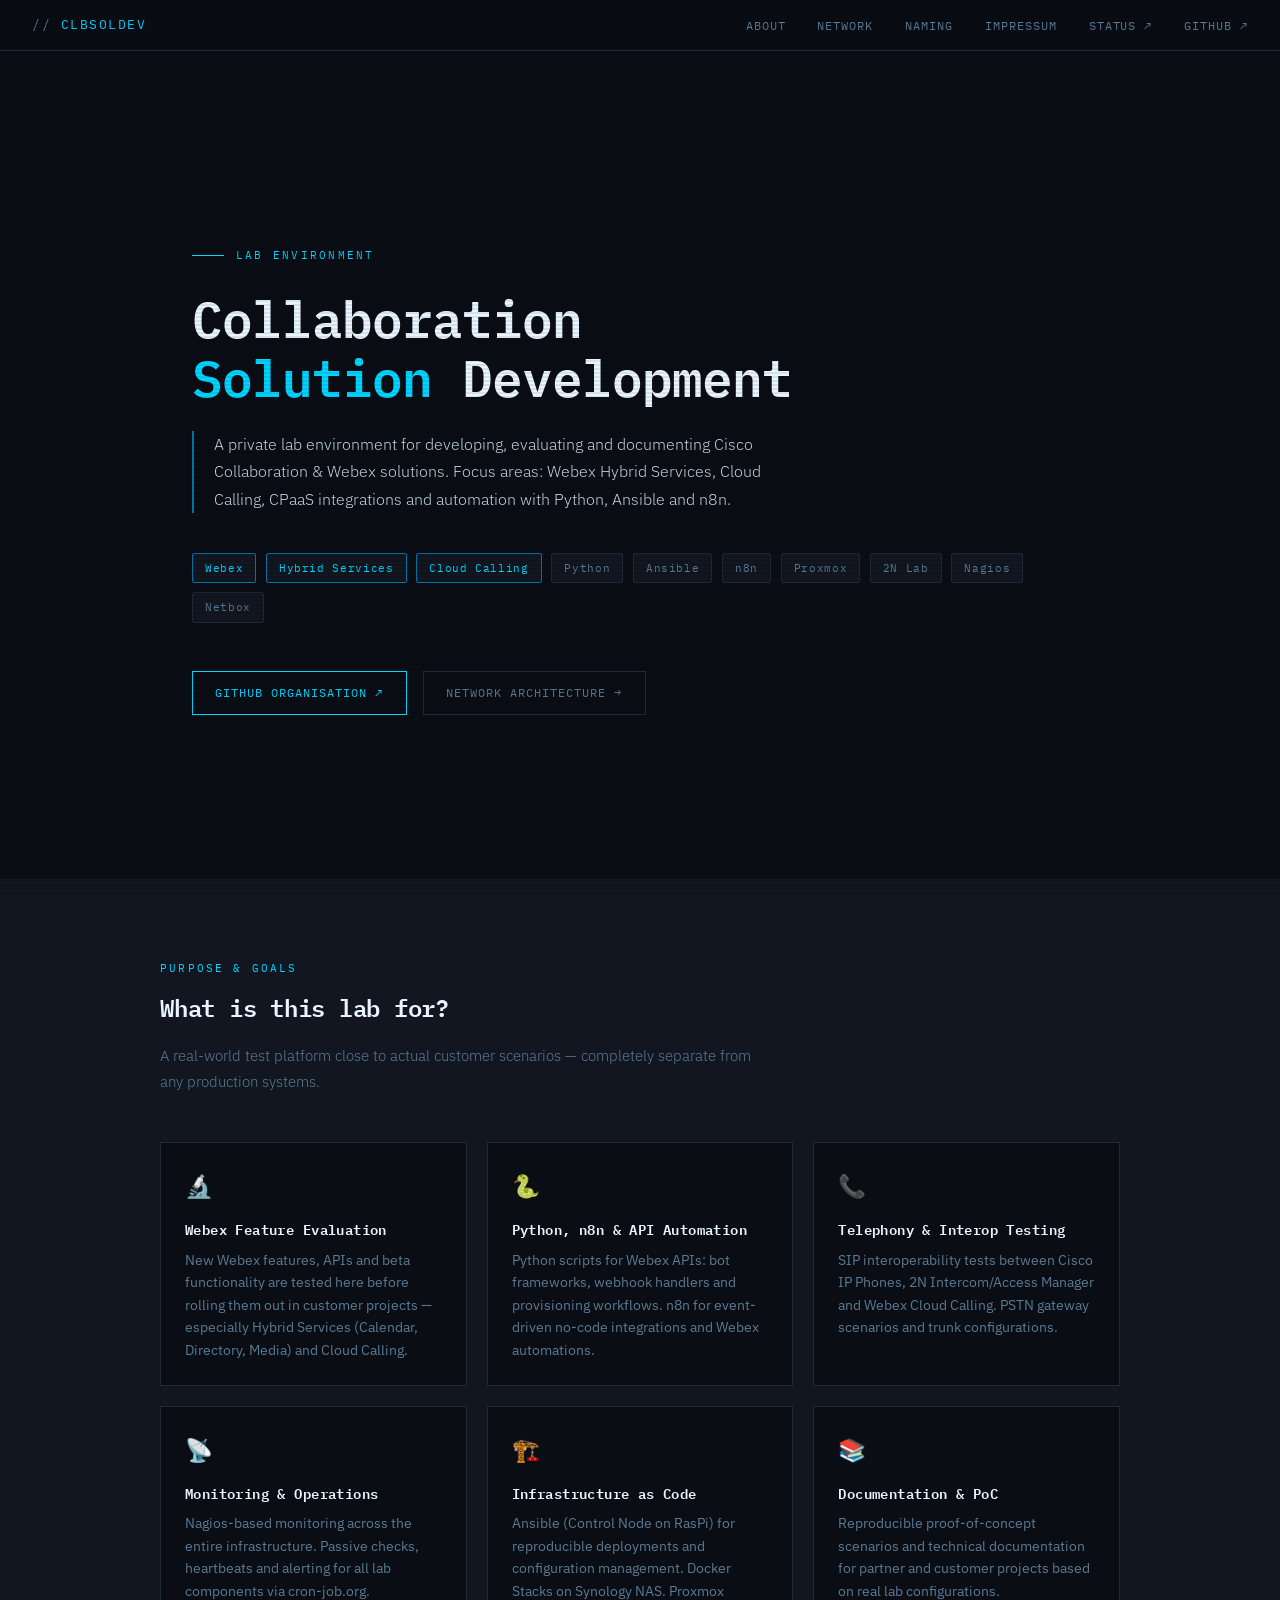
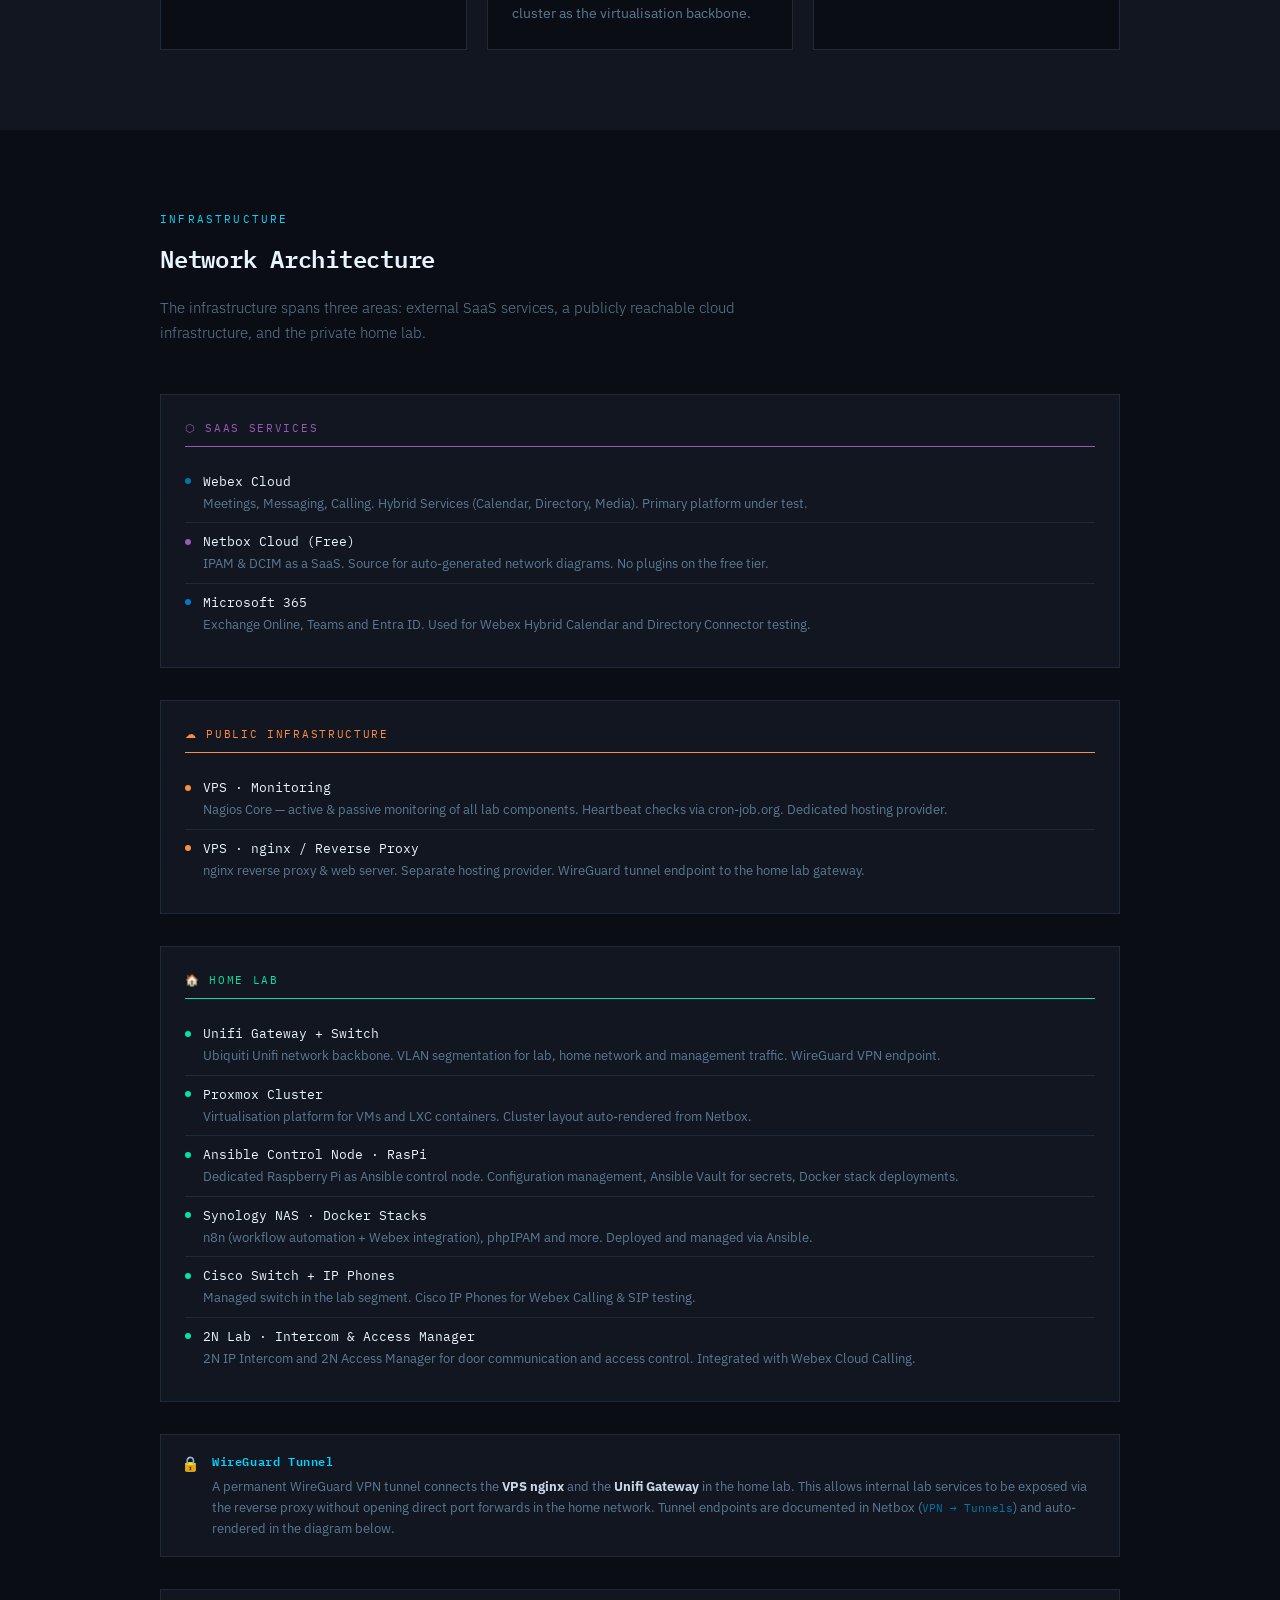
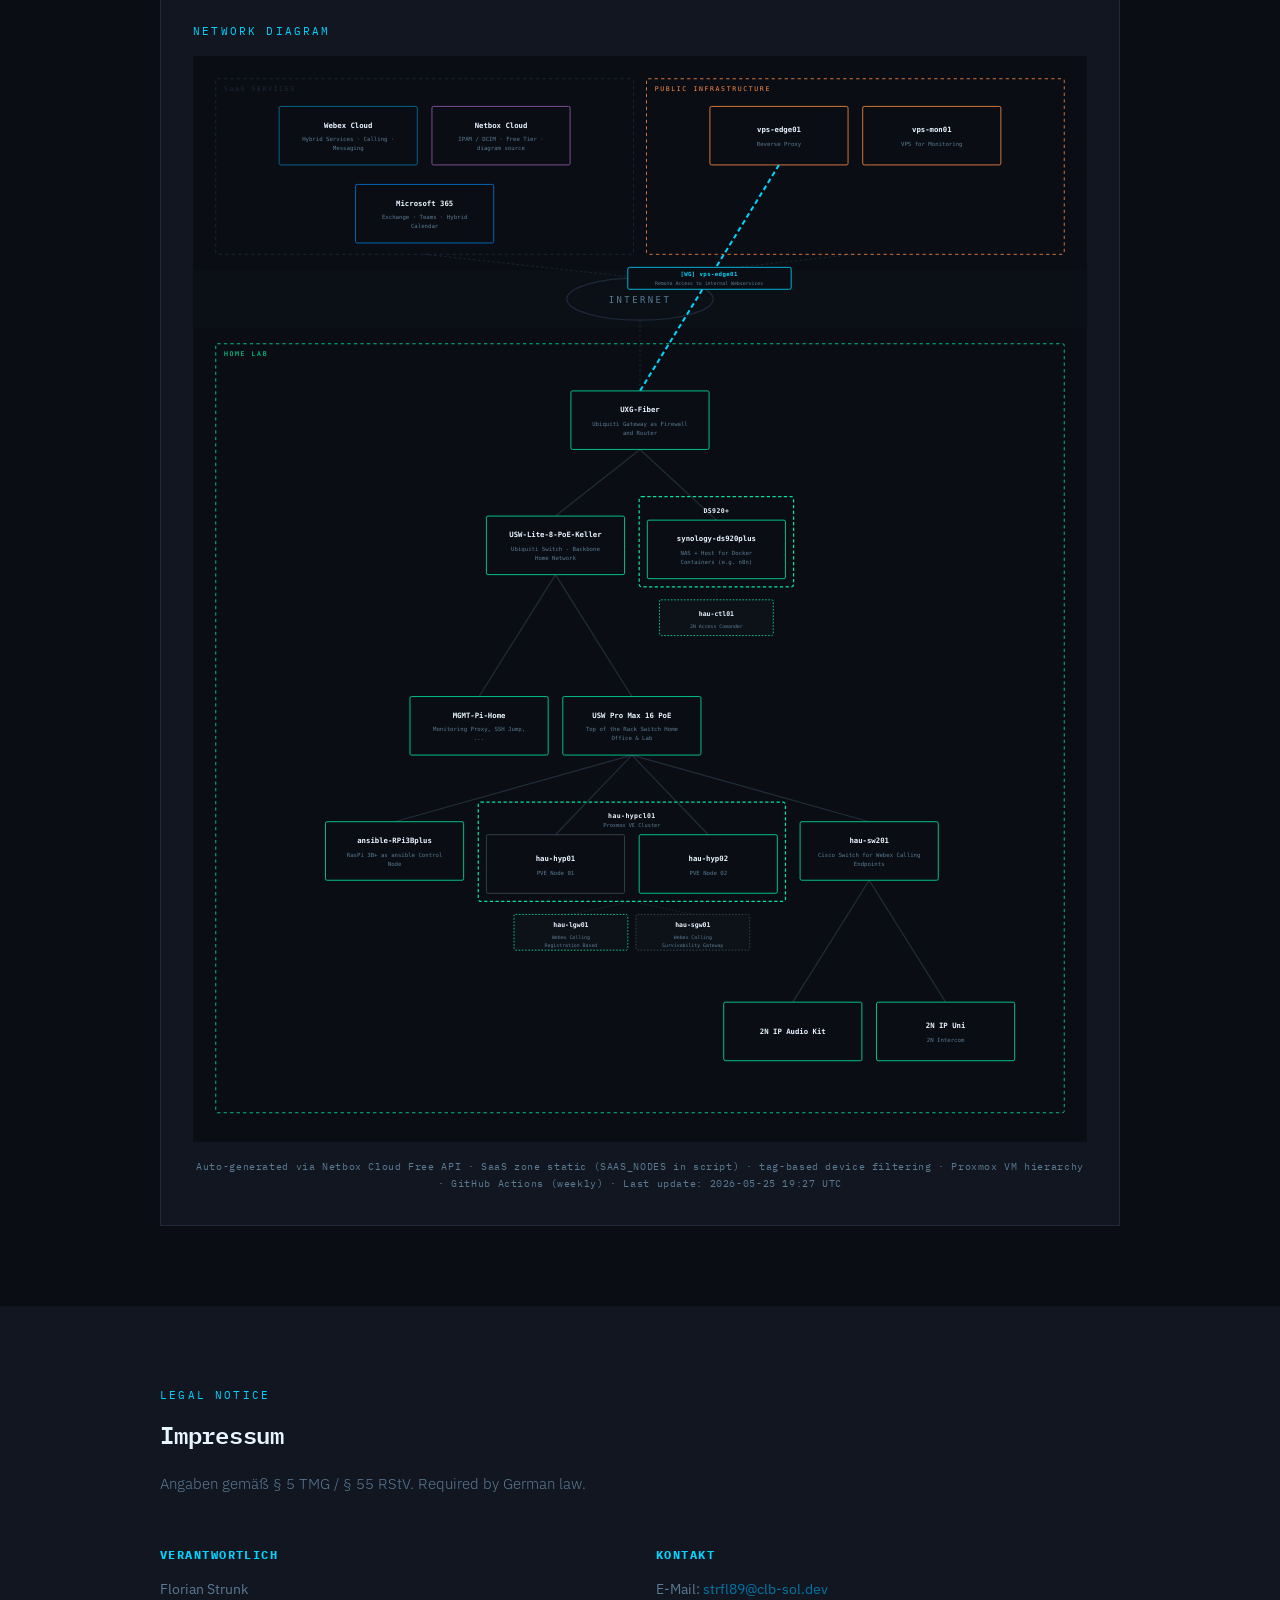
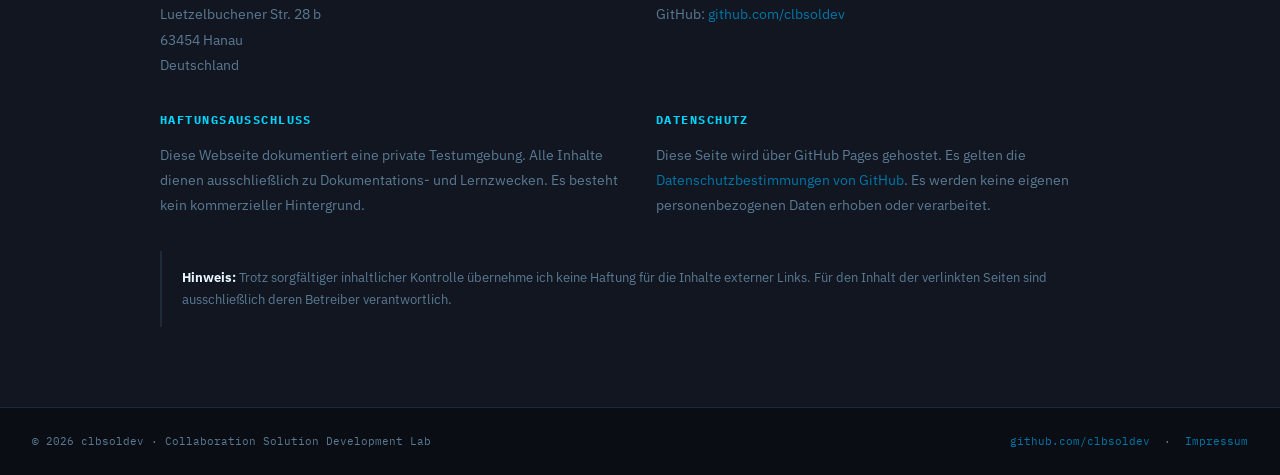
==== commit 3365d1f8: "refactor: Refactor index.html to use shared CSS and web components" ====
--- a/index.html
+++ b/index.html
@@ -7,240 +7,13 @@
   <link rel="preconnect" href="https://fonts.googleapis.com" />
   <link rel="preconnect" href="https://fonts.gstatic.com" crossorigin />
   <link href="https://fonts.googleapis.com/css2?family=IBM+Plex+Mono:wght@400;600&family=IBM+Plex+Sans:ital,wght@0,300;0,400;0,600;1,300&display=swap" rel="stylesheet" />
-  <style>
-    :root {
-      --bg:        #0a0e14;
-      --surface:   #111620;
-      --border:    #1e2a3a;
-      --accent:    #00d4ff;
-      --accent2:   #0077a8;
-      --text:      #c8d8e8;
-      --text-dim:  #5a7a94;
-      --text-head: #e8f4ff;
-      --green:     #00e5a0;
-      --orange:    #ff8c42;
-      --mono:      'IBM Plex Mono', monospace;
-      --sans:      'IBM Plex Sans', sans-serif;
-    }
-
-    *, *::before, *::after { box-sizing: border-box; margin: 0; padding: 0; }
-    html { scroll-behavior: smooth; }
-
-    body {
-      background: var(--bg);
-      color: var(--text);
-      font-family: var(--sans);
-      font-size: 15px;
-      line-height: 1.7;
-      min-height: 100vh;
-    }
-
-    /* Scanline overlay */
-    body::before {
-      content: '';
-      position: fixed; inset: 0;
-      background: repeating-linear-gradient(0deg, transparent, transparent 2px, rgba(0,0,0,.08) 2px, rgba(0,0,0,.08) 4px);
-      pointer-events: none;
-      z-index: 9999;
-    }
-
-    /* ── NAV ── */
-    nav {
-      position: sticky; top: 0; z-index: 100;
-      background: rgba(10,14,20,.92);
-      backdrop-filter: blur(12px);
-      border-bottom: 1px solid var(--border);
-      display: flex; align-items: center; justify-content: space-between;
-      padding: .75rem 2rem;
-    }
-    .nav-brand {
-      font-family: var(--mono); font-size: .8rem;
-      color: var(--accent); letter-spacing: .12em;
-      text-transform: uppercase; text-decoration: none;
-    }
-    .nav-brand span { color: var(--text-dim); }
-    .nav-links { display: flex; gap: 2rem; list-style: none; }
-    .nav-links a {
-      font-family: var(--mono); font-size: .75rem;
-      color: var(--text-dim); text-decoration: none;
-      letter-spacing: .08em; text-transform: uppercase; transition: color .2s;
-    }
-    .nav-links a:hover { color: var(--accent); }
-
-    /* ── HERO ── */
-    #home {
-      min-height: 92vh;
-      display: flex; flex-direction: column; justify-content: center;
-      padding: 4rem 2rem 2rem;
-      max-width: 960px; margin: 0 auto;
-    }
-    .eyebrow {
-      font-family: var(--mono); font-size: .7rem; letter-spacing: .2em;
-      color: var(--accent); text-transform: uppercase;
-      margin-bottom: 1.5rem;
-      display: flex; align-items: center; gap: .75rem;
-    }
-    .eyebrow::before {
-      content: ''; display: inline-block;
-      width: 32px; height: 1px; background: var(--accent);
-    }
-    h1 {
-      font-family: var(--mono);
-      font-size: clamp(1.8rem, 5vw, 3.2rem);
-      font-weight: 600; color: var(--text-head);
-      line-height: 1.15; margin-bottom: 1.5rem; letter-spacing: -.02em;
-    }
-    h1 .accent { color: var(--accent); }
-    .hero-desc {
-      font-size: 1rem; color: var(--text); font-weight: 300;
-      max-width: 620px; margin-bottom: 2.5rem;
-      border-left: 2px solid var(--accent2); padding-left: 1.25rem;
-    }
-    .badge-row { display: flex; flex-wrap: wrap; gap: .6rem; margin-bottom: 3rem; }
-    .badge {
-      font-family: var(--mono); font-size: .68rem; letter-spacing: .06em;
-      padding: .3rem .75rem; border: 1px solid var(--border);
-      border-radius: 2px; color: var(--text-dim); background: var(--surface);
-    }
-    .badge.hi { border-color: var(--accent2); color: var(--accent); }
-    .btn-row { display: flex; gap: 1rem; flex-wrap: wrap; }
-    .btn {
-      font-family: var(--mono); font-size: .78rem;
-      letter-spacing: .08em; text-transform: uppercase; text-decoration: none;
-      padding: .65rem 1.4rem; border: 1px solid var(--accent);
-      color: var(--accent); background: transparent; transition: background .2s, color .2s; cursor: pointer;
-    }
-    .btn:hover { background: var(--accent); color: var(--bg); }
-    .btn.ghost { border-color: var(--border); color: var(--text-dim); }
-    .btn.ghost:hover { border-color: var(--text-dim); color: var(--text); background: transparent; }
-
-    /* ── SECTIONS ── */
-    section { padding: 5rem 2rem; }
-    .section-inner { max-width: 960px; margin: 0 auto; }
-    .section-label {
-      font-family: var(--mono); font-size: .68rem; letter-spacing: .2em;
-      color: var(--accent); text-transform: uppercase; margin-bottom: .6rem;
-    }
-    h2 {
-      font-family: var(--mono); font-size: 1.5rem; font-weight: 600;
-      color: var(--text-head); margin-bottom: 1rem; letter-spacing: -.01em;
-    }
-    .section-lead {
-      color: var(--text-dim); font-weight: 300;
-      margin-bottom: 3rem; max-width: 600px;
-    }
-
-    /* ── ABOUT CARDS ── */
-    #about { background: var(--surface); }
-    .card-grid { display: grid; grid-template-columns: repeat(auto-fit, minmax(260px, 1fr)); gap: 1.25rem; }
-    .card {
-      background: var(--bg); border: 1px solid var(--border);
-      padding: 1.5rem; transition: border-color .2s;
-    }
-    .card:hover { border-color: var(--accent2); }
-    .card-icon { font-size: 1.4rem; margin-bottom: .75rem; }
-    .card h3 {
-      font-family: var(--mono); font-size: .85rem; font-weight: 600;
-      color: var(--text-head); margin-bottom: .5rem; letter-spacing: .03em;
-    }
-    .card p { font-size: .88rem; color: var(--text-dim); line-height: 1.6; }
-
-    /* ── ARCH GRID ── */
-    .arch-grid { display: grid; grid-template-columns: 1fr 1fr; gap: 2rem; margin-bottom: 2rem; }
-    @media (max-width: 680px) { .arch-grid { grid-template-columns: 1fr; } }
-    .arch-block { border: 1px solid var(--border); background: var(--surface); padding: 1.5rem; }
-    .arch-block-title {
-      font-family: var(--mono); font-size: .7rem; letter-spacing: .15em;
-      text-transform: uppercase; margin-bottom: 1rem;
-      padding-bottom: .5rem; border-bottom: 1px solid var(--border);
-    }
-    .arch-block-title.pub { color: var(--orange); border-bottom-color: var(--orange); }
-    .arch-block-title.lab { color: var(--green);  border-bottom-color: var(--green); }
-    .node-list { list-style: none; }
-    .node-list li {
-      display: flex; align-items: flex-start; gap: .75rem;
-      padding: .5rem 0; border-bottom: 1px solid var(--border); font-size: .85rem;
-    }
-    .node-list li:last-child { border-bottom: none; }
-    .node-dot { width: 6px; height: 6px; border-radius: 50%; margin-top: .45rem; flex-shrink: 0; }
-    .node-dot.pub { background: var(--orange); }
-    .node-dot.lab { background: var(--green); }
-    .node-name { color: var(--text-head); font-family: var(--mono); font-size: .8rem; }
-    .node-desc { color: var(--text-dim); font-size: .8rem; }
-
-    /* WireGuard callout */
-    .wg-callout {
-      border: 1px solid var(--border); background: var(--surface);
-      padding: 1rem 1.25rem; margin-bottom: 2rem;
-      display: flex; align-items: flex-start; gap: .75rem;
-    }
-    .wg-callout-icon { font-size: 1.1rem; margin-top: .1rem; }
-    .wg-callout-title {
-      font-family: var(--mono); font-size: .75rem; color: var(--accent);
-      font-weight: 600; margin-bottom: .25rem; letter-spacing: .05em;
-    }
-    .wg-callout-body { font-size: .83rem; color: var(--text-dim); line-height: 1.6; }
-
-    /* Diagram */
-    .diagram-box { border: 1px solid var(--border); background: var(--surface); padding: 2rem; text-align: center; }
-    .diagram-box img#netbox-diagram { max-width: 100%; display: block; margin: 0 auto; }
-    .static-diagram { width: 100%; max-width: 860px; margin: 0 auto; display: block; }
-    .diagram-meta {
-      font-family: var(--mono); font-size: .65rem; color: var(--text-dim);
-      margin-top: 1rem; letter-spacing: .06em;
-    }
-    #diagram-ts { color: var(--accent2); }
-
-    /* ── IMPRESSUM ── */
-    #impressum { background: var(--surface); }
-    .impressum-grid { display: grid; grid-template-columns: 1fr 1fr; gap: 2rem; }
-    @media (max-width: 600px) { .impressum-grid { grid-template-columns: 1fr; } }
-    .imp-block h3 {
-      font-family: var(--mono); font-size: .75rem; letter-spacing: .12em;
-      text-transform: uppercase; color: var(--accent); margin-bottom: .75rem;
-    }
-    .imp-block p, .imp-block address {
-      font-size: .88rem; color: var(--text-dim); font-style: normal; line-height: 1.8;
-    }
-    .imp-block a { color: var(--accent2); text-decoration: none; }
-    .imp-block a:hover { color: var(--accent); }
-    .disclaimer {
-      margin-top: 2rem; padding: 1rem 1.25rem;
-      border-left: 2px solid var(--border); font-size: .82rem; color: var(--text-dim);
-    }
-
-    /* ── FOOTER ── */
-    footer {
-      border-top: 1px solid var(--border); padding: 1.5rem 2rem;
-      display: flex; align-items: center; justify-content: space-between; flex-wrap: wrap; gap: .5rem;
-    }
-    .footer-left { font-family: var(--mono); font-size: .68rem; color: var(--text-dim); letter-spacing: .06em; }
-    .footer-right { font-family: var(--mono); font-size: .68rem; color: var(--text-dim); }
-    .footer-right a { color: var(--accent2); text-decoration: none; }
-    .footer-right a:hover { color: var(--accent); }
-
-    /* ── ANIMATIONS ── */
-    @keyframes fadeUp { from { opacity: 0; transform: translateY(20px); } to { opacity: 1; transform: translateY(0); } }
-    .fade-up { animation: fadeUp .6s ease both; }
-    .delay-1 { animation-delay: .1s; }
-    .delay-2 { animation-delay: .25s; }
-    .delay-3 { animation-delay: .4s; }
-    .delay-4 { animation-delay: .55s; }
-  </style>
+  <link rel="stylesheet" href="assets/style.css" />
+  <script src="assets/components.js" defer></script>
 </head>
 <body>
 
 <!-- NAV -->
-<nav>
-  <a class="nav-brand" href="#home"><span>// </span>clbsoldev</a>
-  <ul class="nav-links">
-    <li><a href="#about">About</a></li>
-    <li><a href="#network">Network</a></li>
-    <li><a href="#impressum">Impressum</a></li>
-    <li><a href="https://status.clb-sol.dev" target="_blank" rel="noopener">Status ↗</a></li>
-    <li><a href="https://github.com/clbsoldev" target="_blank" rel="noopener">GitHub ↗</a></li>
-  </ul>
-</nav>
+<site-nav active=""></site-nav>
 
 <!-- HERO -->
 <section id="home">
@@ -596,59 +369,12 @@
     <p class="section-lead">
       Angaben gemäß § 5 TMG / § 55 RStV. Required by German law.
     </p>
-    <div class="impressum-grid">
-      <div class="imp-block">
-        <h3>Verantwortlich</h3>
-        <address>
-          [Vorname Nachname]<br/>
-          [Straße Hausnummer]<br/>
-          [PLZ Ort]<br/>
-          Deutschland
-        </address>
-      </div>
-      <div class="imp-block">
-        <h3>Kontakt</h3>
-        <p>
-          E-Mail: <a href="mailto:mail@example.com">mail@example.com</a><br/>
-          GitHub: <a href="https://github.com/clbsoldev" target="_blank" rel="noopener">github.com/clbsoldev</a>
-        </p>
-      </div>
-      <div class="imp-block">
-        <h3>Haftungsausschluss</h3>
-        <p>
-          Diese Webseite dokumentiert eine private Testumgebung. Alle Inhalte
-          dienen ausschließlich zu Dokumentations- und Lernzwecken. Es besteht
-          kein kommerzieller Hintergrund.
-        </p>
-      </div>
-      <div class="imp-block">
-        <h3>Datenschutz</h3>
-        <p>
-          Diese Seite wird über GitHub Pages gehostet. Es gelten die
-          <a href="https://docs.github.com/en/site-policy/privacy-policies/github-privacy-statement" target="_blank" rel="noopener">Datenschutzbestimmungen von GitHub</a>.
-          Es werden keine eigenen personenbezogenen Daten erhoben oder verarbeitet.
-        </p>
-      </div>
-    </div>
-    <div class="disclaimer">
-      <strong style="color:var(--text);">Hinweis:</strong>
-      Trotz sorgfältiger inhaltlicher Kontrolle übernehme ich keine Haftung für die Inhalte
-      externer Links. Für den Inhalt der verlinkten Seiten sind ausschließlich deren Betreiber
-      verantwortlich. Die Nutzung der auf dieser Seite bereitgestellten Informationen geschieht
-      auf eigene Gefahr.
-    </div>
-  </div>
+    <site-impressum></site-impressum>
+    </div>
 </section>
 
 <!-- FOOTER -->
-<footer>
-  <div class="footer-left">© 2025 clbsoldev · Collaboration Solution Development Lab</div>
-  <div class="footer-right">
-    <a href="https://github.com/clbsoldev" target="_blank" rel="noopener">github.com/clbsoldev</a>
-    &nbsp;·&nbsp;
-    <a href="#impressum">Impressum</a>
-  </div>
-</footer>
+<site-footer></site-footer>
 
 <script>
   function showDynamic() {
--- a/assets/style.css
+++ b/assets/style.css
@@ -0,0 +1,287 @@
+/* ── clbsoldev · shared stylesheet ── */
+
+:root {
+  --bg:        #0a0e14;
+  --surface:   #111620;
+  --border:    #1e2a3a;
+  --accent:    #00d4ff;
+  --accent2:   #0077a8;
+  --text:      #c8d8e8;
+  --text-dim:  #5a7a94;
+  --text-head: #e8f4ff;
+  --green:     #00e5a0;
+  --orange:    #ff8c42;
+  --mono:      'IBM Plex Mono', monospace;
+  --sans:      'IBM Plex Sans', sans-serif;
+}
+
+*, *::before, *::after { box-sizing: border-box; margin: 0; padding: 0; }
+html { scroll-behavior: smooth; }
+
+body {
+  background: var(--bg);
+  color: var(--text);
+  font-family: var(--sans);
+  font-size: 15px;
+  line-height: 1.7;
+  min-height: 100vh;
+}
+
+/* Scanline overlay */
+body::before {
+  content: '';
+  position: fixed; inset: 0;
+  background: repeating-linear-gradient(
+    0deg, transparent, transparent 2px,
+    rgba(0,0,0,.08) 2px, rgba(0,0,0,.08) 4px
+  );
+  pointer-events: none;
+  z-index: 9999;
+}
+
+/* ── NAV (shared, also used by <site-nav> web component) ── */
+.site-nav {
+  position: sticky; top: 0; z-index: 100;
+  background: rgba(10,14,20,.92);
+  backdrop-filter: blur(12px);
+  border-bottom: 1px solid var(--border);
+  display: flex; align-items: center; justify-content: space-between;
+  padding: .75rem 2rem;
+}
+.site-nav .nav-brand {
+  font-family: var(--mono); font-size: .8rem;
+  color: var(--accent); letter-spacing: .12em;
+  text-transform: uppercase; text-decoration: none;
+}
+.site-nav .nav-brand span { color: var(--text-dim); }
+.site-nav .nav-links { display: flex; gap: 2rem; list-style: none; }
+.site-nav .nav-links a {
+  font-family: var(--mono); font-size: .75rem;
+  color: var(--text-dim); text-decoration: none;
+  letter-spacing: .08em; text-transform: uppercase; transition: color .2s;
+}
+.site-nav .nav-links a:hover,
+.site-nav .nav-links a.active { color: var(--accent); }
+
+/* ── FOOTER ── */
+.site-footer {
+  border-top: 1px solid var(--border); padding: 1.5rem 2rem;
+  display: flex; align-items: center; justify-content: space-between;
+  flex-wrap: wrap; gap: .5rem;
+}
+.site-footer .footer-left {
+  font-family: var(--mono); font-size: .68rem; color: var(--text-dim);
+}
+.site-footer .footer-right {
+  font-family: var(--mono); font-size: .68rem; color: var(--text-dim);
+}
+.site-footer a { color: var(--accent2); text-decoration: none; }
+.site-footer a:hover { color: var(--accent); }
+
+/* ── IMPRESSUM ── */
+.impressum-grid { display: grid; grid-template-columns: 1fr 1fr; gap: 2rem; }
+@media (max-width: 600px) { .impressum-grid { grid-template-columns: 1fr; } }
+.imp-block h3 {
+  font-family: var(--mono); font-size: .75rem; letter-spacing: .12em;
+  text-transform: uppercase; color: var(--accent); margin-bottom: .75rem;
+}
+.imp-block p, .imp-block address {
+  font-size: .88rem; color: var(--text-dim); font-style: normal; line-height: 1.8;
+}
+.imp-block a { color: var(--accent2); text-decoration: none; }
+.imp-block a:hover { color: var(--accent); }
+.imp-disclaimer {
+  margin-top: 2rem; padding: 1rem 1.25rem;
+  border-left: 2px solid var(--border); font-size: .82rem; color: var(--text-dim);
+}
+
+/* ── TYPOGRAPHY ── */
+.eyebrow {
+  font-family: var(--mono); font-size: .7rem; letter-spacing: .2em;
+  color: var(--accent); text-transform: uppercase;
+  margin-bottom: 1.5rem;
+  display: flex; align-items: center; gap: .75rem;
+}
+.eyebrow::before {
+  content: ''; display: inline-block;
+  width: 32px; height: 1px; background: var(--accent);
+}
+
+h1 {
+  font-family: var(--mono);
+  font-size: clamp(1.8rem, 5vw, 3.2rem);
+  font-weight: 600; color: var(--text-head);
+  line-height: 1.15; margin-bottom: 1.5rem; letter-spacing: -.02em;
+}
+h1 .accent { color: var(--accent); }
+
+h2 {
+  font-family: var(--mono); font-size: 1.5rem; font-weight: 600;
+  color: var(--text-head); margin-bottom: 1rem; letter-spacing: -.01em;
+}
+
+.section-label {
+  font-family: var(--mono); font-size: .68rem; letter-spacing: .2em;
+  color: var(--accent); text-transform: uppercase; margin-bottom: .6rem;
+}
+.section-lead {
+  color: var(--text-dim); font-weight: 300;
+  margin-bottom: 3rem; max-width: 600px;
+}
+
+/* ── CARDS ── */
+.card-grid {
+  display: grid; grid-template-columns: repeat(auto-fit, minmax(260px, 1fr));
+  gap: 1.25rem;
+}
+.card {
+  background: var(--bg); border: 1px solid var(--border);
+  padding: 1.5rem; transition: border-color .2s;
+}
+.card:hover { border-color: var(--accent2); }
+.card-icon { font-size: 1.4rem; margin-bottom: .75rem; }
+.card h3 {
+  font-family: var(--mono); font-size: .85rem; font-weight: 600;
+  color: var(--text-head); margin-bottom: .5rem; letter-spacing: .03em;
+}
+.card p { font-size: .88rem; color: var(--text-dim); line-height: 1.6; }
+
+/* ── NETWORK ARCH ── */
+.arch-grid { display: grid; grid-template-columns: 1fr 1fr 1fr; gap: 2rem; margin-bottom: 2rem; }
+@media (max-width: 780px) { .arch-grid { grid-template-columns: 1fr; } }
+.arch-block { border: 1px solid var(--border); background: var(--surface); padding: 1.5rem; }
+.arch-block-title {
+  font-family: var(--mono); font-size: .7rem; letter-spacing: .15em;
+  text-transform: uppercase; margin-bottom: 1rem;
+  padding-bottom: .5rem; border-bottom: 1px solid var(--border);
+}
+.arch-block-title.pub  { color: var(--orange); border-bottom-color: var(--orange); }
+.arch-block-title.lab  { color: var(--green);  border-bottom-color: var(--green); }
+.arch-block-title.saas { color: var(--accent2); border-bottom-color: var(--accent2); }
+.node-list { list-style: none; }
+.node-list li {
+  display: flex; align-items: flex-start; gap: .75rem;
+  padding: .5rem 0; border-bottom: 1px solid var(--border); font-size: .85rem;
+}
+.node-list li:last-child { border-bottom: none; }
+.node-dot { width: 6px; height: 6px; border-radius: 50%; margin-top: .45rem; flex-shrink: 0; }
+.node-dot.pub  { background: var(--orange); }
+.node-dot.lab  { background: var(--green); }
+.node-dot.saas { background: var(--accent2); }
+.node-name { color: var(--text-head); font-family: var(--mono); font-size: .8rem; }
+.node-desc { color: var(--text-dim); font-size: .8rem; }
+
+/* ── WG CALLOUT ── */
+.wg-callout {
+  border: 1px solid var(--border); background: var(--surface);
+  padding: 1rem 1.25rem; margin-bottom: 2rem;
+  display: flex; align-items: flex-start; gap: .75rem;
+}
+.wg-callout-title {
+  font-family: var(--mono); font-size: .75rem; color: var(--accent);
+  font-weight: 600; margin-bottom: .25rem; letter-spacing: .05em;
+}
+.wg-callout-body { font-size: .83rem; color: var(--text-dim); line-height: 1.6; }
+
+/* ── DIAGRAM ── */
+.diagram-box { border: 1px solid var(--border); background: var(--surface); padding: 2rem; text-align: center; }
+.diagram-box img { max-width: 100%; display: block; margin: 0 auto; }
+.static-diagram { width: 100%; max-width: 960px; margin: 0 auto; display: block; }
+.diagram-meta {
+  font-family: var(--mono); font-size: .65rem; color: var(--text-dim);
+  margin-top: 1rem; letter-spacing: .06em;
+}
+
+/* ── BUTTONS ── */
+.btn-row { display: flex; gap: 1rem; flex-wrap: wrap; }
+.btn {
+  font-family: var(--mono); font-size: .78rem;
+  letter-spacing: .08em; text-transform: uppercase; text-decoration: none;
+  padding: .65rem 1.4rem; border: 1px solid var(--accent);
+  color: var(--accent); background: transparent; transition: background .2s, color .2s; cursor: pointer;
+}
+.btn:hover { background: var(--accent); color: var(--bg); }
+.btn.ghost { border-color: var(--border); color: var(--text-dim); }
+.btn.ghost:hover { border-color: var(--text-dim); color: var(--text); background: transparent; }
+.badge-row { display: flex; flex-wrap: wrap; gap: .6rem; margin-bottom: 3rem; }
+.badge {
+  font-family: var(--mono); font-size: .68rem; letter-spacing: .06em;
+  padding: .3rem .75rem; border: 1px solid var(--border);
+  border-radius: 2px; color: var(--text-dim); background: var(--surface);
+}
+.badge.hi { border-color: var(--accent2); color: var(--accent); }
+
+/* ── NAMING PAGE ── */
+.page { max-width: 900px; margin: 0 auto; padding: 4rem 2rem 6rem; }
+.schema {
+  background: var(--surface); border: 1px solid var(--border);
+  border-left: 3px solid var(--accent);
+  padding: 1.5rem 2rem; margin-bottom: 3rem; font-family: var(--mono);
+}
+.schema-line { font-size: 1.1rem; color: var(--text-head); letter-spacing: .04em; margin-bottom: .75rem; }
+.schema-line .seg { color: var(--accent); }
+.schema-line .sep { color: var(--text-dim); }
+.schema-line .opt { color: var(--orange); }
+.schema-annotation { display: flex; flex-wrap: wrap; gap: .5rem 2rem; font-size: .72rem; color: var(--text-dim); }
+.schema-annotation .key { color: var(--accent); }
+
+.example-grid { display: grid; grid-template-columns: repeat(auto-fit, minmax(340px, 1fr)); gap: 1rem; margin-bottom: 3rem; }
+.example-card { background: var(--surface); border: 1px solid var(--border); padding: 1.25rem 1.5rem; }
+.example-hostname { font-family: var(--mono); font-size: .95rem; font-weight: 600; color: var(--accent); margin-bottom: .5rem; }
+.example-desc { font-size: .82rem; color: var(--text-dim); line-height: 1.6; }
+.example-desc strong { color: var(--text); font-weight: 600; }
+
+/* ── SORTABLE TABLE ── */
+.conv-table-wrap { overflow-x: auto; margin-bottom: 2.5rem; }
+.conv-table { width: 100%; border-collapse: collapse; font-size: .85rem; }
+.conv-table th {
+  font-family: var(--mono); font-size: .68rem; letter-spacing: .12em;
+  text-transform: uppercase; color: var(--text-dim); text-align: left;
+  padding: .5rem .75rem; border-bottom: 1px solid var(--border);
+  cursor: pointer; user-select: none; white-space: nowrap;
+}
+.conv-table th:hover { color: var(--accent); }
+.conv-table th .sort-icon { margin-left: .3em; opacity: .4; font-style: normal; }
+.conv-table th.sorted-asc  .sort-icon,
+.conv-table th.sorted-desc .sort-icon { opacity: 1; color: var(--accent); }
+.conv-table td { padding: .6rem .75rem; border-bottom: 1px solid var(--border); vertical-align: top; }
+.conv-table tr:last-child td { border-bottom: none; }
+.conv-table tbody tr:hover td { background: var(--surface); }
+.code { font-family: var(--mono); font-size: .82rem; color: var(--accent); font-weight: 600; white-space: nowrap; }
+.code.orange { color: var(--orange); }
+.code.green  { color: var(--green); }
+.text-dim { color: var(--text-dim); font-size: .82rem; }
+.callout {
+  background: var(--surface); border: 1px solid var(--border);
+  border-left: 3px solid var(--orange);
+  padding: 1rem 1.25rem; font-size: .85rem; color: var(--text-dim); margin-bottom: 2rem;
+}
+.callout strong { color: var(--text); }
+
+/* ── SECTION ── */
+section { padding: 5rem 2rem; }
+.section-inner { max-width: 960px; margin: 0 auto; }
+#about { background: var(--surface); }
+#impressum { background: var(--surface); }
+
+/* ── HERO ── */
+#home {
+  min-height: 92vh; display: flex; flex-direction: column; justify-content: center;
+  padding: 4rem 2rem 2rem; max-width: 960px; margin: 0 auto;
+}
+.hero-desc {
+  font-size: 1rem; color: var(--text); font-weight: 300;
+  max-width: 620px; margin-bottom: 2.5rem;
+  border-left: 2px solid var(--accent2); padding-left: 1.25rem;
+}
+
+/* ── ANIMATIONS ── */
+@keyframes fadeUp {
+  from { opacity: 0; transform: translateY(20px); }
+  to   { opacity: 1; transform: translateY(0); }
+}
+.fade-up  { animation: fadeUp .6s ease both; }
+.delay-1  { animation-delay: .1s; }
+.delay-2  { animation-delay: .25s; }
+.delay-3  { animation-delay: .4s; }
+.delay-4  { animation-delay: .55s; }
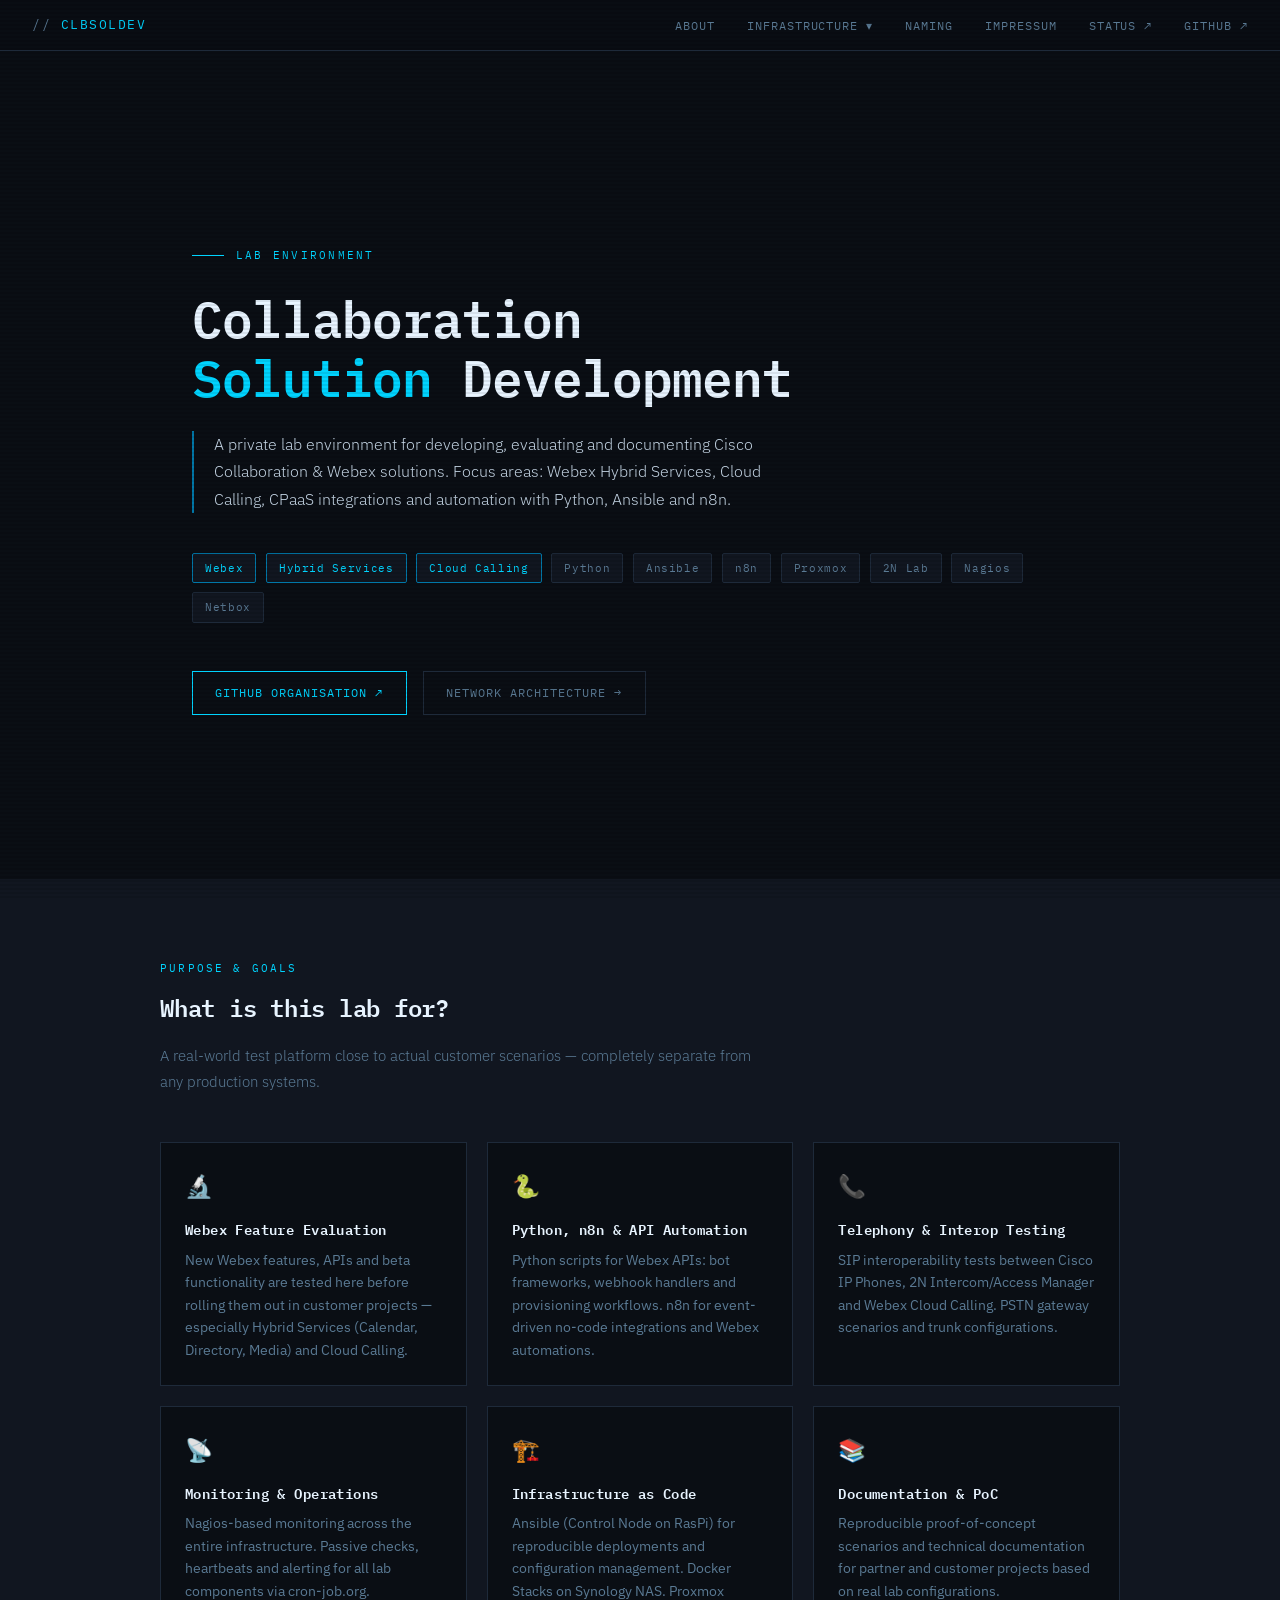
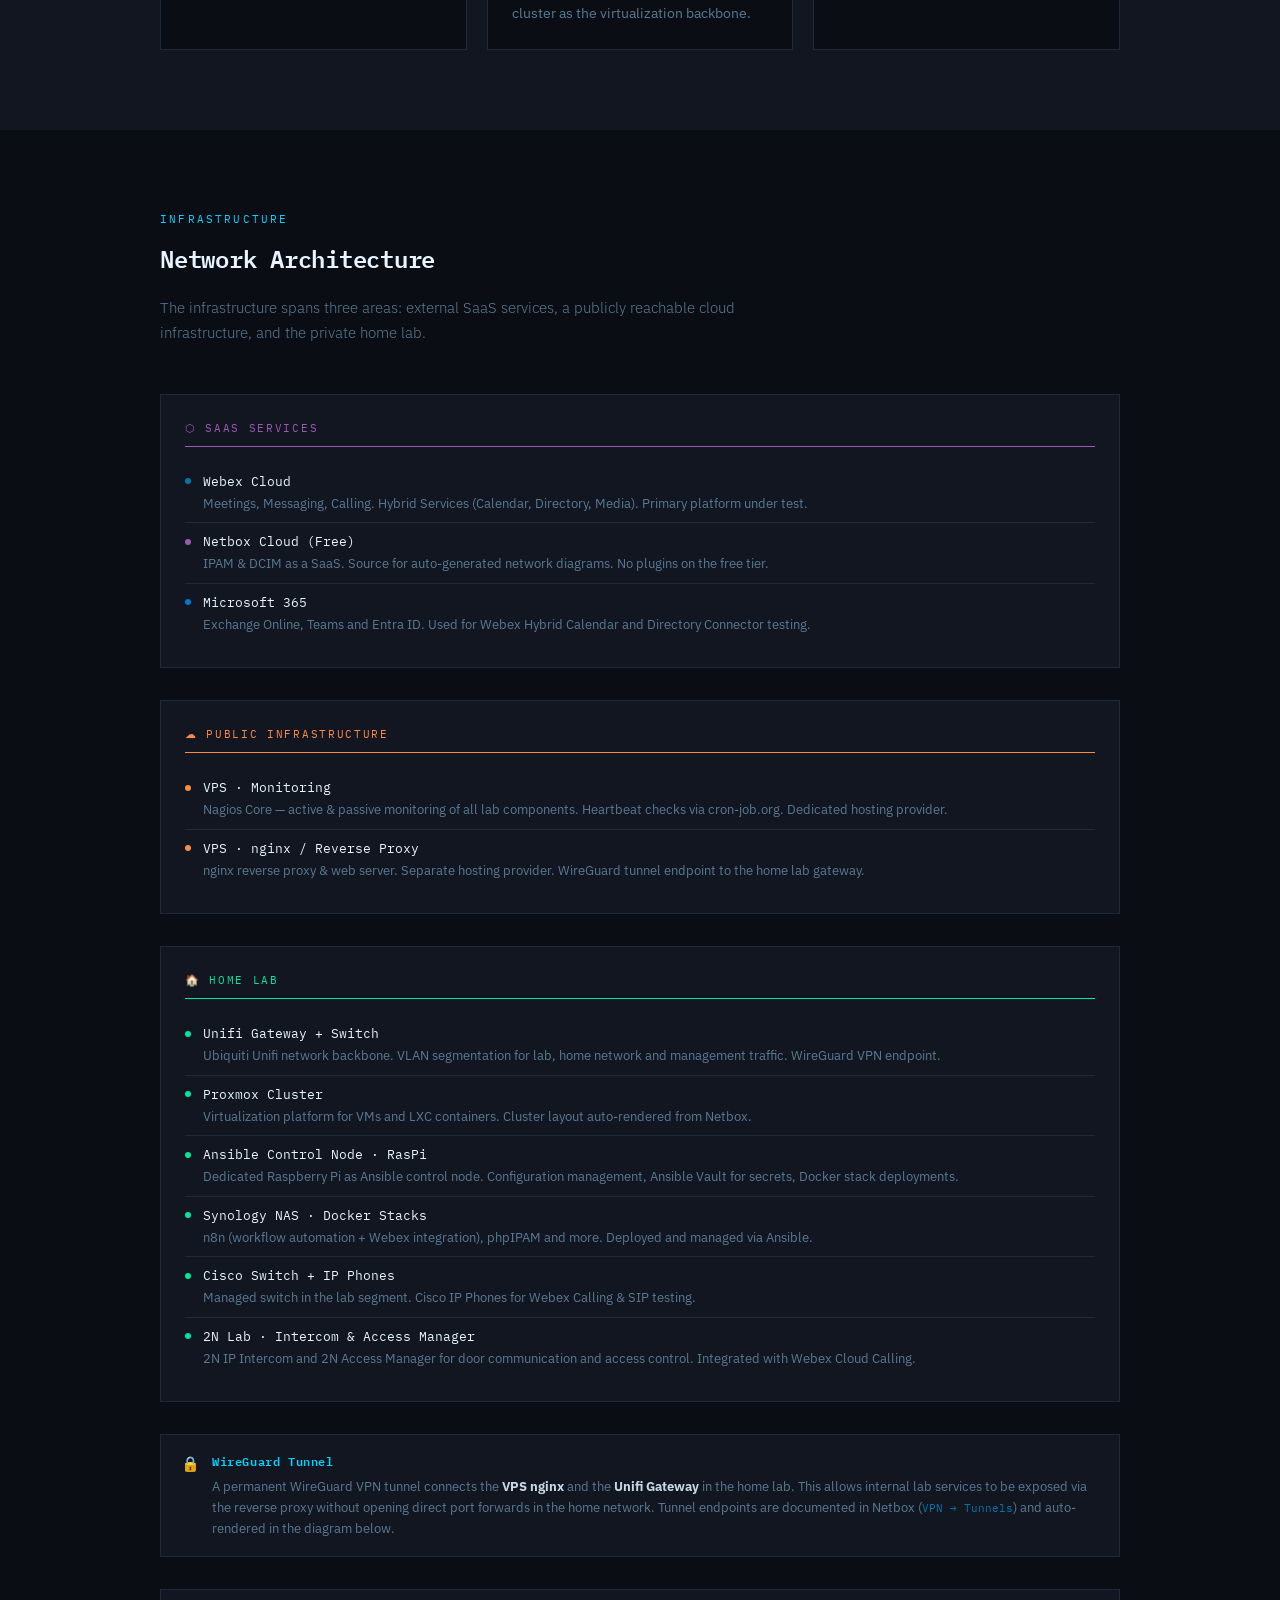
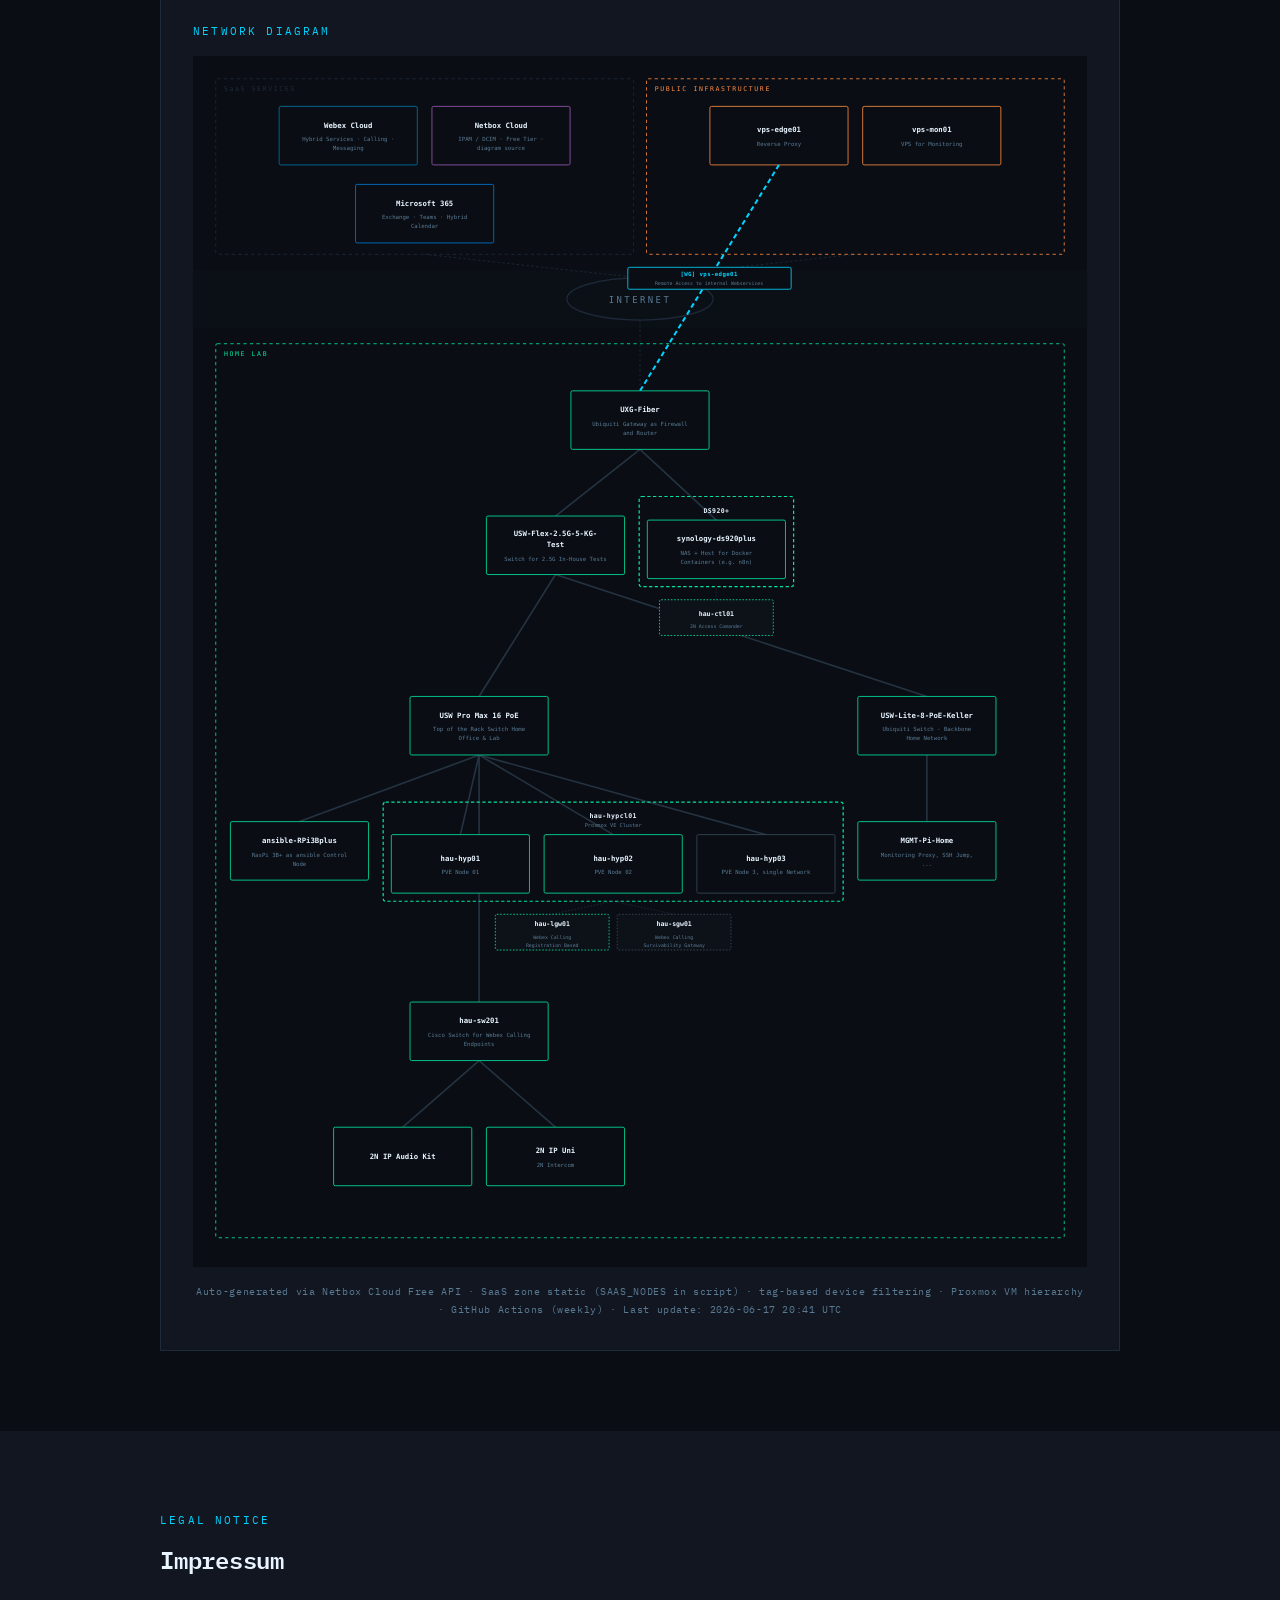
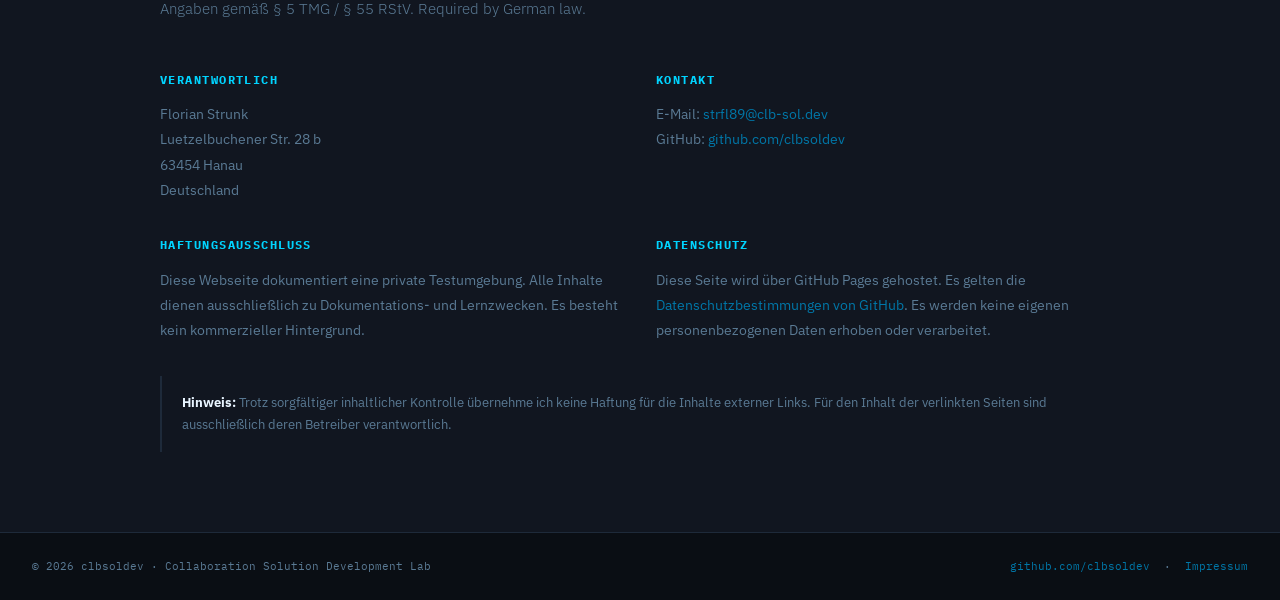
==== commit f8af9865: "fix: use American English spelling consistently" ====
--- a/index.html
+++ b/index.html
@@ -78,7 +78,7 @@
       <div class="card">
         <div class="card-icon">🏗️</div>
         <h3>Infrastructure as Code</h3>
-        <p>Ansible (Control Node on RasPi) for reproducible deployments and configuration management. Docker Stacks on Synology NAS. Proxmox cluster as the virtualisation backbone.</p>
+        <p>Ansible (Control Node on RasPi) for reproducible deployments and configuration management. Docker Stacks on Synology NAS. Proxmox cluster as the virtualization backbone.</p>
       </div>
       <div class="card">
         <div class="card-icon">📚</div>
@@ -164,7 +164,7 @@
             <span class="node-dot lab"></span>
             <div>
               <div class="node-name">Proxmox Cluster</div>
-              <div class="node-desc">Virtualisation platform for VMs and LXC containers. Cluster layout auto-rendered from Netbox.</div>
+              <div class="node-desc">Virtualization platform for VMs and LXC containers. Cluster layout auto-rendered from Netbox.</div>
             </div>
           </li>
           <li>
@@ -317,7 +317,7 @@
         <rect x="380" y="440" width="200" height="70" rx="2" fill="#0a0e14" stroke="#00d4ff" stroke-width="1"/>
         <text x="480" y="464" text-anchor="middle" fill="#e8f4ff" font-size="9" font-weight="600">Proxmox Cluster</text>
         <text x="480" y="478" text-anchor="middle" fill="#5a7a94" font-size="7">VMs + LXC</text>
-        <text x="480" y="489" text-anchor="middle" fill="#5a7a94" font-size="7">lab virtualisation base</text>
+        <text x="480" y="489" text-anchor="middle" fill="#5a7a94" font-size="7">lab virtualization base</text>
 
         <!-- 2N Lab -->
         <rect x="594" y="440" width="190" height="70" rx="2" fill="#0a0e14" stroke="#00d4ff" stroke-width="1"/>
--- a/assets/style.css
+++ b/assets/style.css
@@ -285,3 +285,164 @@
 .delay-2  { animation-delay: .25s; }
 .delay-3  { animation-delay: .4s; }
 .delay-4  { animation-delay: .55s; }
+
+/* ── CLUSTERS PAGE ── */
+.cluster-grid {
+  display: flex;
+  flex-direction: column;
+  gap: 3rem;
+}
+.cluster-section {
+  border: 1px solid var(--border);
+  background: var(--surface);
+}
+.cluster-header {
+  display: flex;
+  align-items: flex-start;
+  justify-content: space-between;
+  padding: 1.25rem 1.5rem;
+  border-bottom: 1px solid var(--border);
+  gap: 1rem;
+  flex-wrap: wrap;
+}
+.cluster-title {
+  font-family: var(--mono);
+  font-size: 1.1rem;
+  font-weight: 600;
+  color: var(--text-head);
+  letter-spacing: .02em;
+  margin: 0 0 .2rem 0;
+}
+.cluster-desc {
+  font-size: .82rem;
+  color: var(--text-dim);
+  margin-top: .2rem;
+}
+.cluster-notes {
+  font-size: .85rem;
+  color: var(--text);
+  margin-top: .6rem;
+  line-height: 1.7;
+  max-width: 600px;
+  white-space: pre-wrap;
+}
+.cluster-badges {
+  display: flex;
+  gap: .5rem;
+  flex-wrap: wrap;
+  align-items: center;
+}
+.cluster-diagram {
+  padding: 1.5rem;
+  text-align: center;
+  background: var(--bg);
+}
+.cluster-diagram img {
+  max-width: 100%;
+  display: block;
+  margin: 0 auto;
+}
+.cluster-diagram .no-diagram {
+  font-family: var(--mono);
+  font-size: .8rem;
+  color: var(--text-dim);
+  padding: 2rem 0;
+}
+.cluster-nodes {
+  padding: 1rem 1.5rem;
+  border-top: 1px solid var(--border);
+  display: flex;
+  flex-wrap: wrap;
+  gap: .4rem;
+}
+.node-pill {
+  font-family: var(--mono);
+  font-size: .7rem;
+  color: var(--text-dim);
+  background: var(--bg);
+  border: 1px solid var(--border);
+  padding: .2rem .6rem;
+  border-radius: 2px;
+}
+.generate-hint {
+  background: var(--surface);
+  border: 1px solid var(--border);
+  border-left: 3px solid var(--orange);
+  padding: 1rem 1.25rem;
+  font-size: .85rem;
+  color: var(--text-dim);
+  margin-bottom: 2rem;
+}
+.generate-hint strong { color: var(--text); }
+.generate-hint code {
+  font-family: var(--mono);
+  font-size: .8rem;
+  color: var(--accent);
+}
+#meta-ts { color: var(--accent2); }
+
+/* ── NAV DROPDOWN ── */
+.nav-dropdown {
+  position: relative;
+}
+.nav-dropdown-toggle {
+  cursor: default;
+  user-select: none;
+}
+.nav-dropdown-menu {
+  display: none;
+  position: absolute;
+  top: calc(100% + .6rem);
+  left: 50%;
+  transform: translateX(-50%);
+  background: rgba(10,14,20,.98);
+  border: 1px solid var(--border);
+  list-style: none;
+  padding: .4rem 0;
+  min-width: 160px;
+  z-index: 200;
+  backdrop-filter: blur(12px);
+  /* Slight fade-in */
+  opacity: 0;
+  transition: opacity .15s ease;
+}
+.nav-dropdown-menu::before {
+  content: '';
+  position: absolute;
+  top: -5px;
+  left: 50%;
+  transform: translateX(-50%);
+  border-left: 5px solid transparent;
+  border-right: 5px solid transparent;
+  border-bottom: 5px solid var(--border);
+}
+/* Gap fill so mouse can move from toggle to menu without it closing */
+.nav-dropdown-menu::after {
+  content: '';
+  position: absolute;
+  top: -.6rem;
+  left: 0;
+  right: 0;
+  height: .6rem;
+}
+.nav-dropdown:hover .nav-dropdown-menu {
+  display: block;
+  opacity: 1;
+}
+.nav-dropdown-menu li a {
+  display: block;
+  padding: .45rem 1.25rem;
+  font-family: var(--mono);
+  font-size: .75rem;
+  color: var(--text-dim);
+  text-decoration: none;
+  letter-spacing: .08em;
+  text-transform: uppercase;
+  transition: color .15s, background .15s;
+  white-space: nowrap;
+}
+.nav-dropdown-menu li a:hover,
+.nav-dropdown-menu li a.active {
+  color: var(--accent);
+  background: rgba(0,212,255,.05);
+}
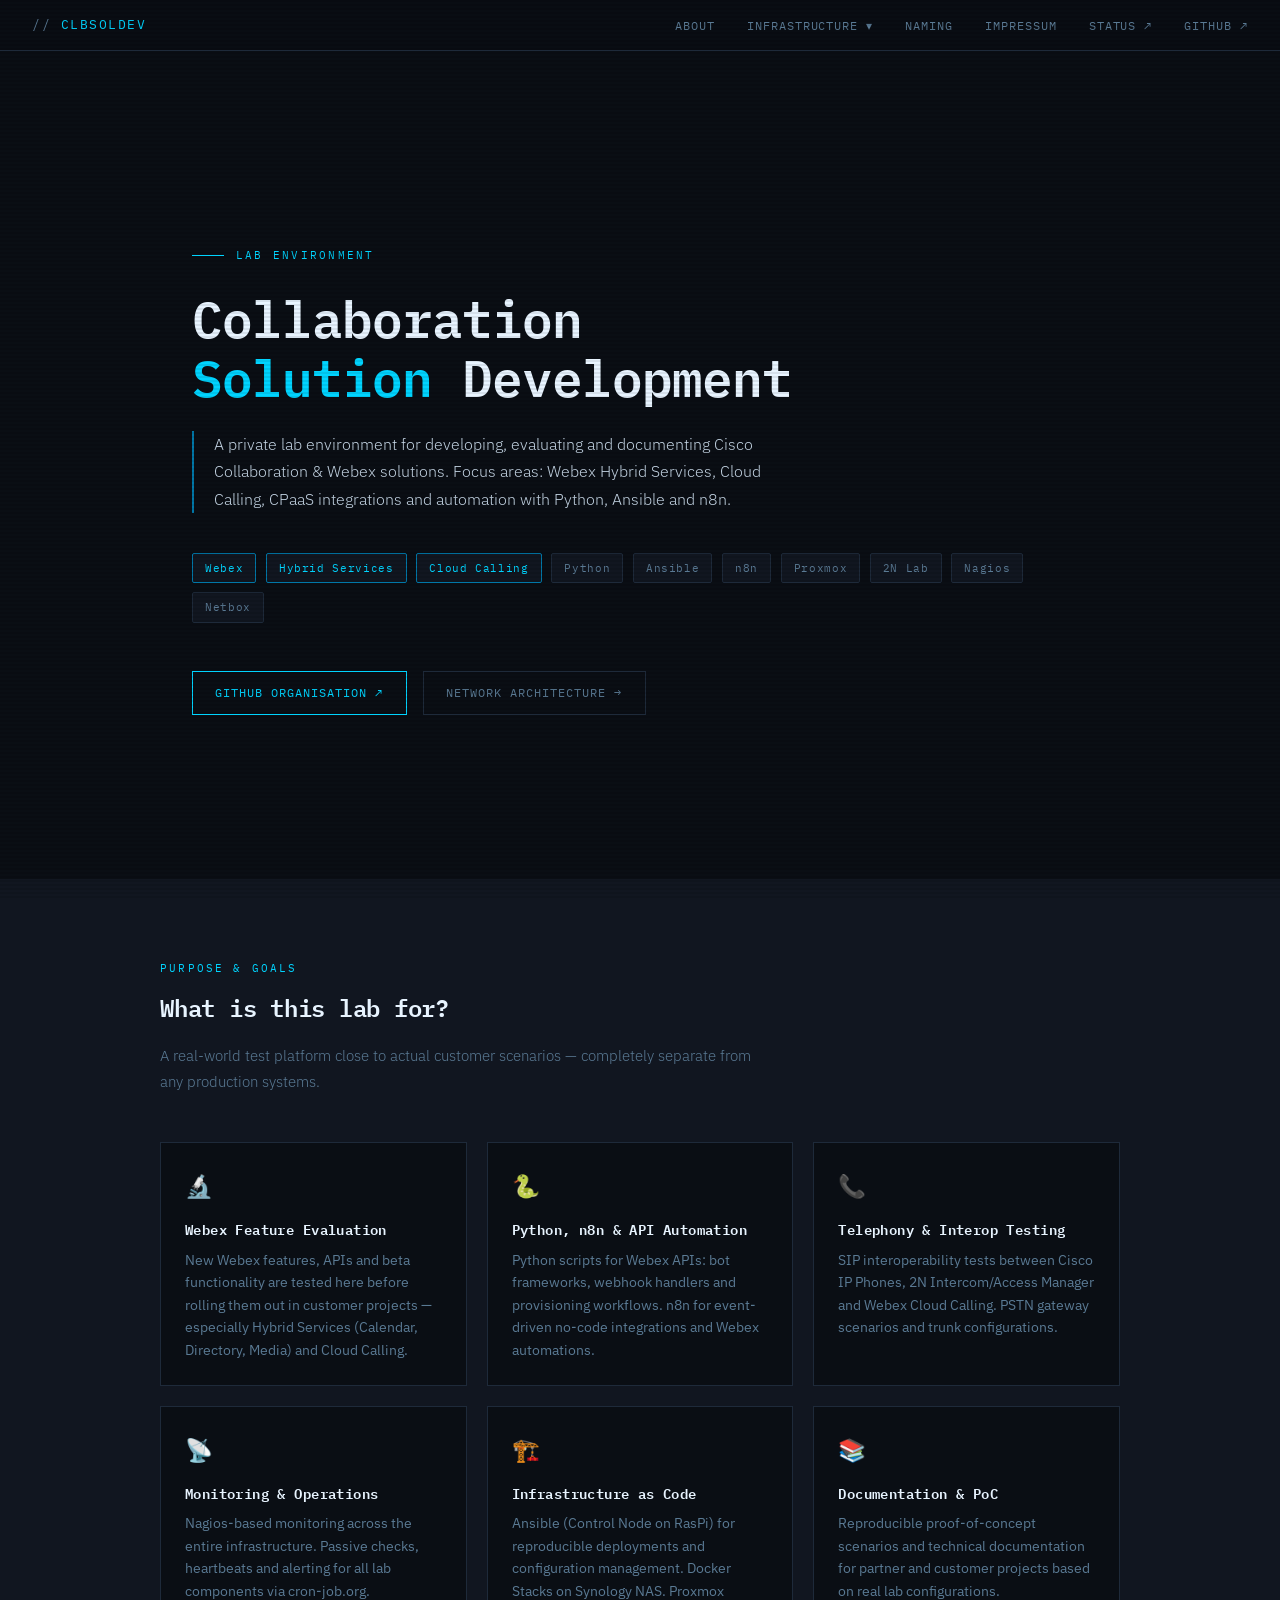
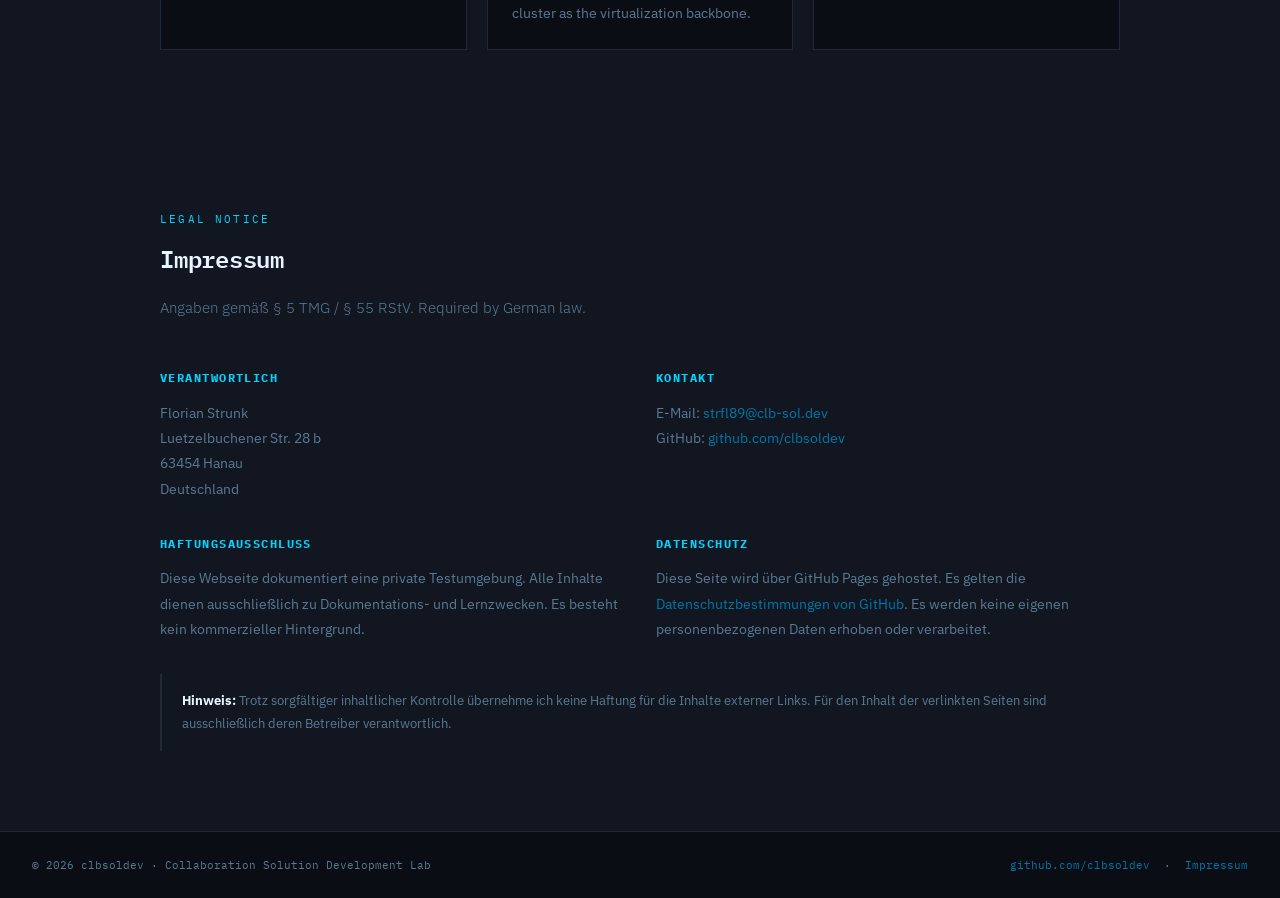
==== commit daaae137: "refactor: extract network architecture to network.html, update nav and hero button" ====
--- a/index.html
+++ b/index.html
@@ -41,7 +41,7 @@
   </div>
   <div class="btn-row fade-up delay-4">
     <a class="btn" href="https://github.com/clbsoldev" target="_blank" rel="noopener">GitHub Organisation ↗</a>
-    <a class="btn ghost" href="#network">Network Architecture →</a>
+    <a class="btn ghost" href="network.html">Network Architecture →</a>
   </div>
 </section>
 
@@ -89,277 +89,7 @@
   </div>
 </section>
 
-<!-- NETWORK ARCHITECTURE -->
-<section id="network">
-  <div class="section-inner">
-    <div class="section-label">Infrastructure</div>
-    <h2>Network Architecture</h2>
-    <p class="section-lead">
-      The infrastructure spans three areas: external SaaS services, a publicly
-      reachable cloud infrastructure, and the private home lab.
-    </p>
 
-    <div class="arch-grid" style="grid-template-columns: 1fr;">
-      <!-- SaaS -->
-      <div class="arch-block">
-        <div class="arch-block-title" style="color:#9b59b6; border-bottom-color:#9b59b6;">⬡ SaaS Services</div>
-        <ul class="node-list">
-          <li>
-            <span class="node-dot" style="background:#0077a8;"></span>
-            <div>
-              <div class="node-name">Webex Cloud</div>
-              <div class="node-desc">Meetings, Messaging, Calling. Hybrid Services (Calendar, Directory, Media). Primary platform under test.</div>
-            </div>
-          </li>
-          <li>
-            <span class="node-dot" style="background:#9b59b6;"></span>
-            <div>
-              <div class="node-name">Netbox Cloud (Free)</div>
-              <div class="node-desc">IPAM &amp; DCIM as a SaaS. Source for auto-generated network diagrams. No plugins on the free tier.</div>
-            </div>
-          </li>
-          <li>
-            <span class="node-dot" style="background:#0078d4;"></span>
-            <div>
-              <div class="node-name">Microsoft 365</div>
-              <div class="node-desc">Exchange Online, Teams and Entra ID. Used for Webex Hybrid Calendar and Directory Connector testing.</div>
-            </div>
-          </li>
-        </ul>
-      </div>
-
-      <!-- Public -->
-      <div class="arch-block">
-        <div class="arch-block-title pub">☁ Public Infrastructure</div>
-        <ul class="node-list">
-          <li>
-            <span class="node-dot pub"></span>
-            <div>
-              <div class="node-name">VPS · Monitoring</div>
-              <div class="node-desc">Nagios Core — active &amp; passive monitoring of all lab components. Heartbeat checks via cron-job.org. Dedicated hosting provider.</div>
-            </div>
-          </li>
-          <li>
-            <span class="node-dot pub"></span>
-            <div>
-              <div class="node-name">VPS · nginx / Reverse Proxy</div>
-              <div class="node-desc">nginx reverse proxy &amp; web server. Separate hosting provider. WireGuard tunnel endpoint to the home lab gateway.</div>
-            </div>
-          </li>
-        </ul>
-      </div>
-
-      <!-- Home Lab -->
-      <div class="arch-block">
-        <div class="arch-block-title lab">🏠 Home Lab</div>
-        <ul class="node-list">
-          <li>
-            <span class="node-dot lab"></span>
-            <div>
-              <div class="node-name">Unifi Gateway + Switch</div>
-              <div class="node-desc">Ubiquiti Unifi network backbone. VLAN segmentation for lab, home network and management traffic. WireGuard VPN endpoint.</div>
-            </div>
-          </li>
-          <li>
-            <span class="node-dot lab"></span>
-            <div>
-              <div class="node-name">Proxmox Cluster</div>
-              <div class="node-desc">Virtualization platform for VMs and LXC containers. Cluster layout auto-rendered from Netbox.</div>
-            </div>
-          </li>
-          <li>
-            <span class="node-dot lab"></span>
-            <div>
-              <div class="node-name">Ansible Control Node · RasPi</div>
-              <div class="node-desc">Dedicated Raspberry Pi as Ansible control node. Configuration management, Ansible Vault for secrets, Docker stack deployments.</div>
-            </div>
-          </li>
-          <li>
-            <span class="node-dot lab"></span>
-            <div>
-              <div class="node-name">Synology NAS · Docker Stacks</div>
-              <div class="node-desc">n8n (workflow automation + Webex integration), phpIPAM and more. Deployed and managed via Ansible.</div>
-            </div>
-          </li>
-          <li>
-            <span class="node-dot lab"></span>
-            <div>
-              <div class="node-name">Cisco Switch + IP Phones</div>
-              <div class="node-desc">Managed switch in the lab segment. Cisco IP Phones for Webex Calling &amp; SIP testing.</div>
-            </div>
-          </li>
-          <li>
-            <span class="node-dot lab"></span>
-            <div>
-              <div class="node-name">2N Lab · Intercom &amp; Access Manager</div>
-              <div class="node-desc">2N IP Intercom and 2N Access Manager for door communication and access control. Integrated with Webex Cloud Calling.</div>
-            </div>
-          </li>
-        </ul>
-      </div>
-    </div>
-
-    <!-- WireGuard callout -->
-    <div class="wg-callout">
-      <div class="wg-callout-icon">🔒</div>
-      <div>
-        <div class="wg-callout-title">WireGuard Tunnel</div>
-        <div class="wg-callout-body">
-          A permanent WireGuard VPN tunnel connects the <strong style="color:var(--text);">VPS nginx</strong> and the
-          <strong style="color:var(--text);">Unifi Gateway</strong> in the home lab.
-          This allows internal lab services to be exposed via the reverse proxy without
-          opening direct port forwards in the home network.
-          Tunnel endpoints are documented in Netbox (<code style="font-family:var(--mono);font-size:.8em;color:var(--accent2);">VPN → Tunnels</code>)
-          and auto-rendered in the diagram below.
-        </div>
-      </div>
-    </div>
-
-    <!-- Network Diagram -->
-    <div class="diagram-box">
-      <div class="section-label" style="text-align:left; margin-bottom:1rem;">Network Diagram</div>
-
-      <!-- Static fallback SVG — layout matches generate_diagram.py exactly:
-           Row 1: [ SaaS Services (left) ]  [ Public Infrastructure (right) ]
-           Row 2: [            ☁ INTERNET            ]
-           Row 3: [              Home Lab              ]
-           Cards: Name bold + description dim          -->
-      <svg id="static-fallback" class="static-diagram" viewBox="0 0 960 640" xmlns="http://www.w3.org/2000/svg" font-family="IBM Plex Mono, monospace">
-        <rect width="960" height="640" fill="#111620"/>
-
-        <!-- ══ ROW 1: SaaS (left 38%) + Public (right 62%) ══ -->
-
-        <!-- SaaS zone border -->
-        <rect x="28" y="20" width="334" height="192" rx="2" fill="none" stroke="#2a2a4a" stroke-width="1" stroke-dasharray="4,4"/>
-        <text x="40" y="35" fill="#7c5cbf" font-size="8" letter-spacing="2">⬡ SAAS SERVICES</text>
-
-        <!-- Webex Cloud -->
-        <rect x="40" y="44" width="148" height="72" rx="2" fill="#0a0e14" stroke="#0077a8" stroke-width="1"/>
-        <text x="114" y="68" text-anchor="middle" fill="#e8f4ff" font-size="9" font-weight="600">Webex Cloud</text>
-        <text x="114" y="82" text-anchor="middle" fill="#5a7a94" font-size="7">Hybrid Services · Calling</text>
-        <text x="114" y="93" text-anchor="middle" fill="#5a7a94" font-size="7">Messaging</text>
-
-        <!-- Netbox Cloud -->
-        <rect x="200" y="44" width="148" height="72" rx="2" fill="#0a0e14" stroke="#9b59b6" stroke-width="1"/>
-        <text x="274" y="68" text-anchor="middle" fill="#e8f4ff" font-size="9" font-weight="600">Netbox Cloud</text>
-        <text x="274" y="82" text-anchor="middle" fill="#5a7a94" font-size="7">IPAM / DCIM · Free Tier</text>
-        <text x="274" y="93" text-anchor="middle" fill="#5a7a94" font-size="7">diagram source</text>
-
-        <!-- M365 (second row in SaaS zone) -->
-        <rect x="40" y="132" width="148" height="68" rx="2" fill="#0a0e14" stroke="#0078d4" stroke-width="1"/>
-        <text x="114" y="155" text-anchor="middle" fill="#e8f4ff" font-size="9" font-weight="600">Microsoft 365</text>
-        <text x="114" y="169" text-anchor="middle" fill="#5a7a94" font-size="7">Exchange · Teams</text>
-        <text x="114" y="180" text-anchor="middle" fill="#5a7a94" font-size="7">Hybrid Calendar</text>
-
-        <!-- Public zone border -->
-        <rect x="378" y="20" width="554" height="192" rx="2" fill="none" stroke="#ff8c42" stroke-width="1" stroke-dasharray="4,4"/>
-        <text x="390" y="35" fill="#ff8c42" font-size="8" letter-spacing="2">☁ PUBLIC INFRASTRUCTURE</text>
-
-        <!-- VPS Monitoring -->
-        <rect x="400" y="44" width="238" height="72" rx="2" fill="#0a0e14" stroke="#ff8c42" stroke-width="1"/>
-        <text x="519" y="68" text-anchor="middle" fill="#e8f4ff" font-size="9" font-weight="600">VPS · Monitoring</text>
-        <text x="519" y="82" text-anchor="middle" fill="#5a7a94" font-size="7">Nagios Core</text>
-        <text x="519" y="93" text-anchor="middle" fill="#5a7a94" font-size="7">cron-job.org heartbeat · passive checks</text>
-
-        <!-- VPS nginx -->
-        <rect x="654" y="44" width="262" height="72" rx="2" fill="#0a0e14" stroke="#ff8c42" stroke-width="1"/>
-        <text x="785" y="68" text-anchor="middle" fill="#e8f4ff" font-size="9" font-weight="600">VPS nginx</text>
-        <text x="785" y="82" text-anchor="middle" fill="#5a7a94" font-size="7">Reverse Proxy</text>
-        <text x="785" y="93" text-anchor="middle" fill="#5a7a94" font-size="7">WireGuard endpoint</text>
-
-        <!-- ══ ROW 2: Internet band ══ -->
-        <rect x="0" y="228" width="960" height="72" fill="#0c1118"/>
-        <ellipse cx="480" cy="264" rx="92" ry="28" fill="none" stroke="#1e2a3a" stroke-width="1.5"/>
-        <text x="480" y="270" text-anchor="middle" fill="#5a7a94" font-size="11" letter-spacing="3">INTERNET</text>
-
-        <!-- Row 1 → Internet connectors -->
-        <line x1="195" y1="212" x2="400" y2="248" stroke="#1e2a3a" stroke-width="1" stroke-dasharray="3,3"/>
-        <line x1="660" y1="212" x2="520" y2="248" stroke="#1e2a3a" stroke-width="1" stroke-dasharray="3,3"/>
-
-        <!-- WireGuard tunnel: VPS nginx ↔ Unifi Gateway (crosses Internet band) -->
-        <line x1="785" y1="116" x2="340" y2="348" stroke="#00d4ff" stroke-width="1.5" stroke-dasharray="6,4" opacity="0.85"/>
-        <rect x="524" y="234" width="104" height="16" rx="2" fill="#0c1118" stroke="#00d4ff" stroke-width="1"/>
-        <text x="576" y="246" text-anchor="middle" fill="#00d4ff" font-size="7" letter-spacing="0.5">🔒 WireGuard VPN</text>
-
-        <!-- Internet → Home Lab connector -->
-        <line x1="480" y1="292" x2="480" y2="316" stroke="#1e2a3a" stroke-width="1" stroke-dasharray="3,3"/>
-
-        <!-- ══ ROW 3: Home Lab ══ -->
-        <rect x="28" y="316" width="904" height="296" rx="2" fill="none" stroke="#00e5a0" stroke-width="1" stroke-dasharray="4,4"/>
-        <text x="40" y="331" fill="#00e5a0" font-size="8" letter-spacing="2">🏠 HOME LAB</text>
-
-        <!-- Unifi Gateway — network anchor, slightly highlighted -->
-        <rect x="376" y="344" width="208" height="70" rx="2" fill="#0a0e14" stroke="#00e5a0" stroke-width="1.5"/>
-        <text x="480" y="368" text-anchor="middle" fill="#e8f4ff" font-size="9" font-weight="600">Unifi Gateway</text>
-        <text x="480" y="382" text-anchor="middle" fill="#5a7a94" font-size="7">VLAN segmentation</text>
-        <text x="480" y="393" text-anchor="middle" fill="#5a7a94" font-size="7">WireGuard VPN endpoint</text>
-
-        <!-- fan-out lines from Unifi -->
-        <line x1="376" y1="379" x2="145" y2="440" stroke="#1e2a3a" stroke-width="1"/>
-        <line x1="376" y1="379" x2="310" y2="440" stroke="#1e2a3a" stroke-width="1"/>
-        <line x1="480" y1="414" x2="480" y2="440" stroke="#1e2a3a" stroke-width="1"/>
-        <line x1="584" y1="379" x2="650" y2="440" stroke="#1e2a3a" stroke-width="1"/>
-        <line x1="584" y1="379" x2="816" y2="440" stroke="#1e2a3a" stroke-width="1"/>
-
-        <!-- Ansible RasPi -->
-        <rect x="48" y="440" width="190" height="70" rx="2" fill="#0a0e14" stroke="#00d4ff" stroke-width="1"/>
-        <text x="143" y="464" text-anchor="middle" fill="#e8f4ff" font-size="9" font-weight="600">Ansible · RasPi</text>
-        <text x="143" y="478" text-anchor="middle" fill="#5a7a94" font-size="7">control node</text>
-        <text x="143" y="489" text-anchor="middle" fill="#5a7a94" font-size="7">config management</text>
-
-        <!-- Cisco Switch -->
-        <rect x="252" y="440" width="190" height="70" rx="2" fill="#0a0e14" stroke="#00d4ff" stroke-width="1"/>
-        <text x="347" y="464" text-anchor="middle" fill="#e8f4ff" font-size="9" font-weight="600">Cisco Switch</text>
-        <text x="347" y="478" text-anchor="middle" fill="#5a7a94" font-size="7">+ IP Phones</text>
-        <text x="347" y="489" text-anchor="middle" fill="#5a7a94" font-size="7">Webex Calling / SIP</text>
-
-        <!-- Proxmox Cluster -->
-        <rect x="380" y="440" width="200" height="70" rx="2" fill="#0a0e14" stroke="#00d4ff" stroke-width="1"/>
-        <text x="480" y="464" text-anchor="middle" fill="#e8f4ff" font-size="9" font-weight="600">Proxmox Cluster</text>
-        <text x="480" y="478" text-anchor="middle" fill="#5a7a94" font-size="7">VMs + LXC</text>
-        <text x="480" y="489" text-anchor="middle" fill="#5a7a94" font-size="7">lab virtualization base</text>
-
-        <!-- 2N Lab -->
-        <rect x="594" y="440" width="190" height="70" rx="2" fill="#0a0e14" stroke="#00d4ff" stroke-width="1"/>
-        <text x="689" y="464" text-anchor="middle" fill="#e8f4ff" font-size="9" font-weight="600">2N Lab</text>
-        <text x="689" y="478" text-anchor="middle" fill="#5a7a94" font-size="7">Intercom</text>
-        <text x="689" y="489" text-anchor="middle" fill="#5a7a94" font-size="7">Access Manager</text>
-
-        <!-- Synology NAS -->
-        <rect x="720" y="440" width="190" height="70" rx="2" fill="#0a0e14" stroke="#00d4ff" stroke-width="1"/>
-        <text x="815" y="464" text-anchor="middle" fill="#e8f4ff" font-size="9" font-weight="600">Synology NAS</text>
-        <text x="815" y="478" text-anchor="middle" fill="#5a7a94" font-size="7">Docker Stacks</text>
-        <text x="815" y="489" text-anchor="middle" fill="#5a7a94" font-size="7">n8n · phpIPAM</text>
-
-        <!-- VM children of Proxmox -->
-        <line x1="440" y1="510" x2="360" y2="542" stroke="#1e2a3a" stroke-width="1" stroke-dasharray="2,2"/>
-        <line x1="480" y1="510" x2="480" y2="542" stroke="#1e2a3a" stroke-width="1" stroke-dasharray="2,2"/>
-        <line x1="520" y1="510" x2="600" y2="542" stroke="#1e2a3a" stroke-width="1" stroke-dasharray="2,2"/>
-
-        <rect x="288" y="542" width="136" height="40" rx="2" fill="#0d1219" stroke="#2a3a4a" stroke-width="1" stroke-dasharray="2,2"/>
-        <text x="356" y="558" text-anchor="middle" fill="#e8f4ff" font-size="8" font-weight="600">vm-example-1</text>
-        <text x="356" y="571" text-anchor="middle" fill="#5a7a94" font-size="6">tag in Netbox → auto-render</text>
-
-        <rect x="412" y="542" width="136" height="40" rx="2" fill="#0d1219" stroke="#2a3a4a" stroke-width="1" stroke-dasharray="2,2"/>
-        <text x="480" y="558" text-anchor="middle" fill="#e8f4ff" font-size="8" font-weight="600">vm-example-2</text>
-        <text x="480" y="571" text-anchor="middle" fill="#5a7a94" font-size="6">auto-rendered via cluster</text>
-
-        <rect x="536" y="542" width="136" height="40" rx="2" fill="#0d1219" stroke="#2a3a4a" stroke-width="1" stroke-dasharray="2,2"/>
-        <text x="604" y="558" text-anchor="middle" fill="#e8f4ff" font-size="8" font-weight="600">vm-example-3</text>
-        <text x="604" y="571" text-anchor="middle" fill="#5a7a94" font-size="6">auto-rendered via cluster</text>
-      </svg>
-
-      <!-- Dynamic diagram injected by GitHub Actions -->
-      <img id="netbox-diagram" src="assets/diagram.svg" alt="Network diagram (Netbox)" style="display:none;" onload="showDynamic()" onerror="this.style.display='none'" />
-
-      <div class="diagram-meta">
-        Auto-generated via Netbox Cloud Free API · SaaS zone static (SAAS_NODES in script) · tag-based device filtering · Proxmox VM hierarchy · GitHub Actions (weekly) ·
-        Last update: <span id="diagram-ts">—</span>
-      </div>
-    </div>
-
-  </div>
-</section>
 
 <!-- IMPRESSUM (German – legally required) -->
 <section id="impressum">
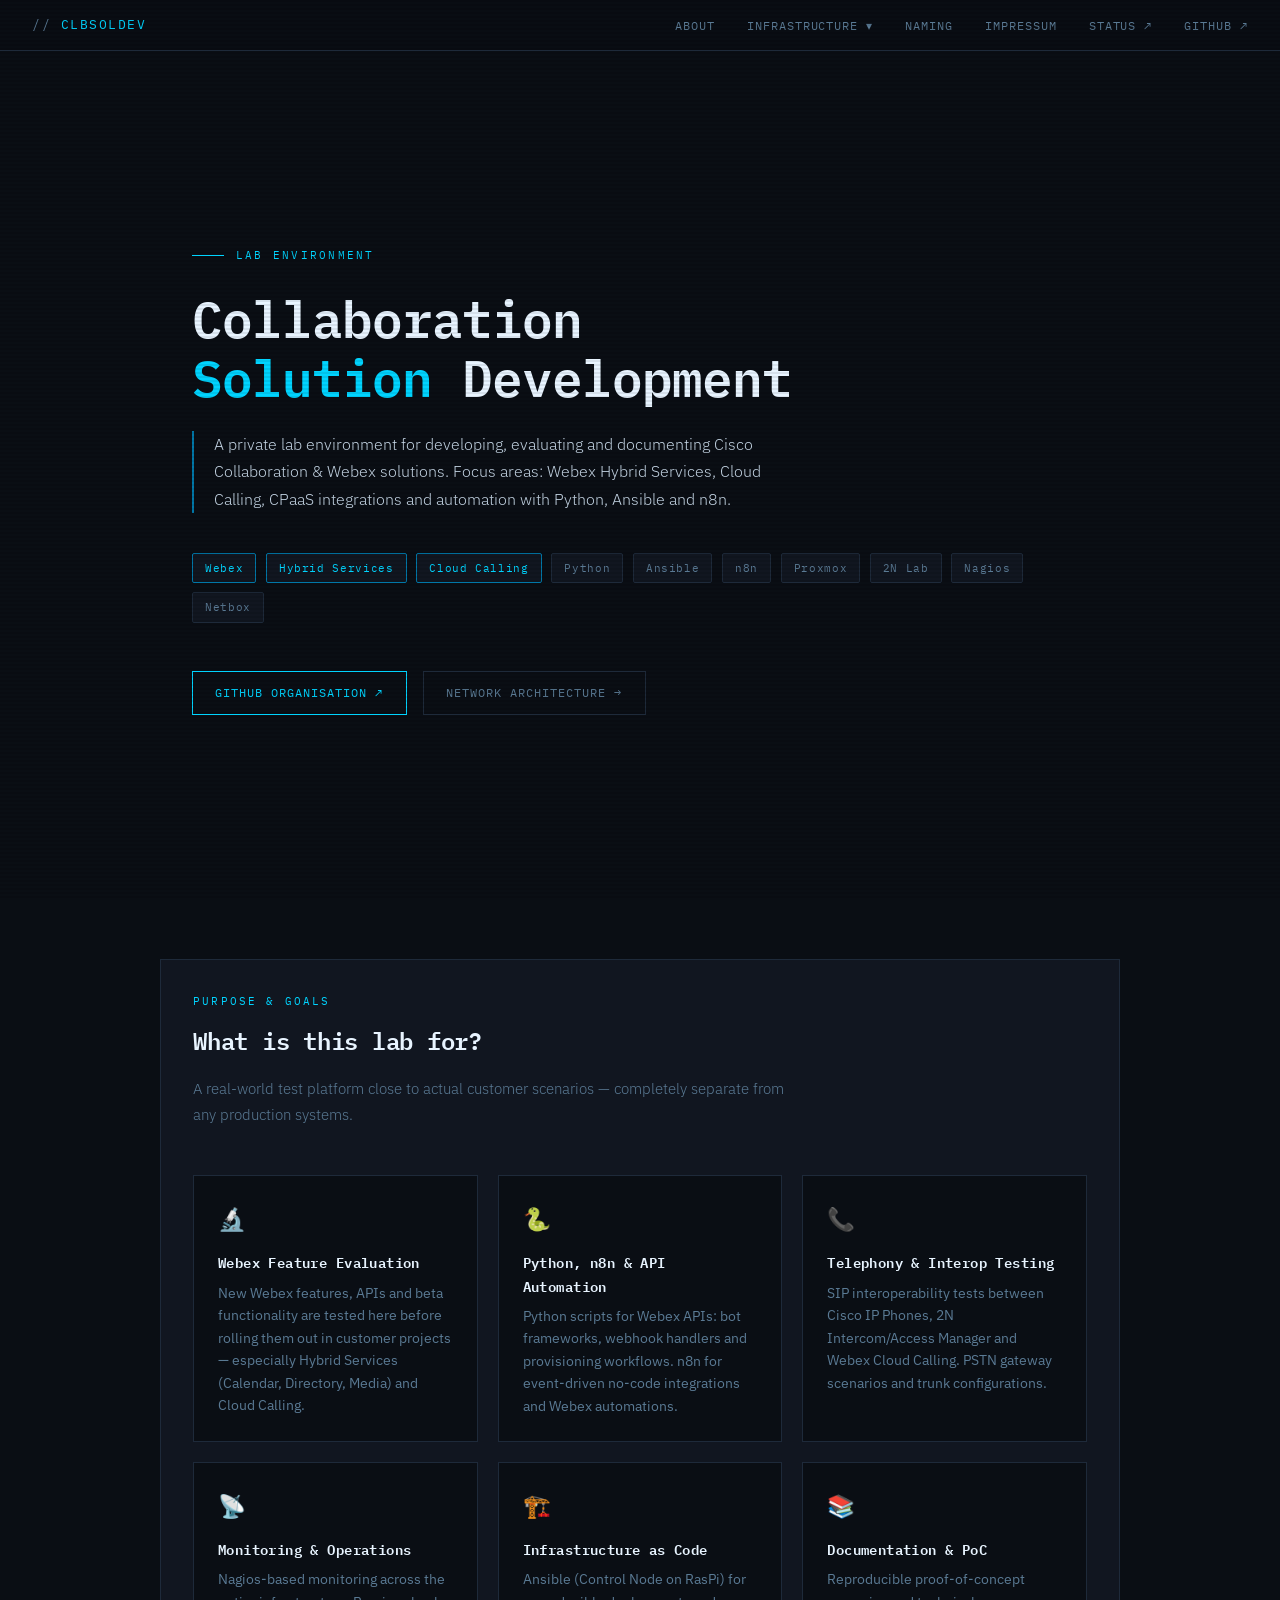
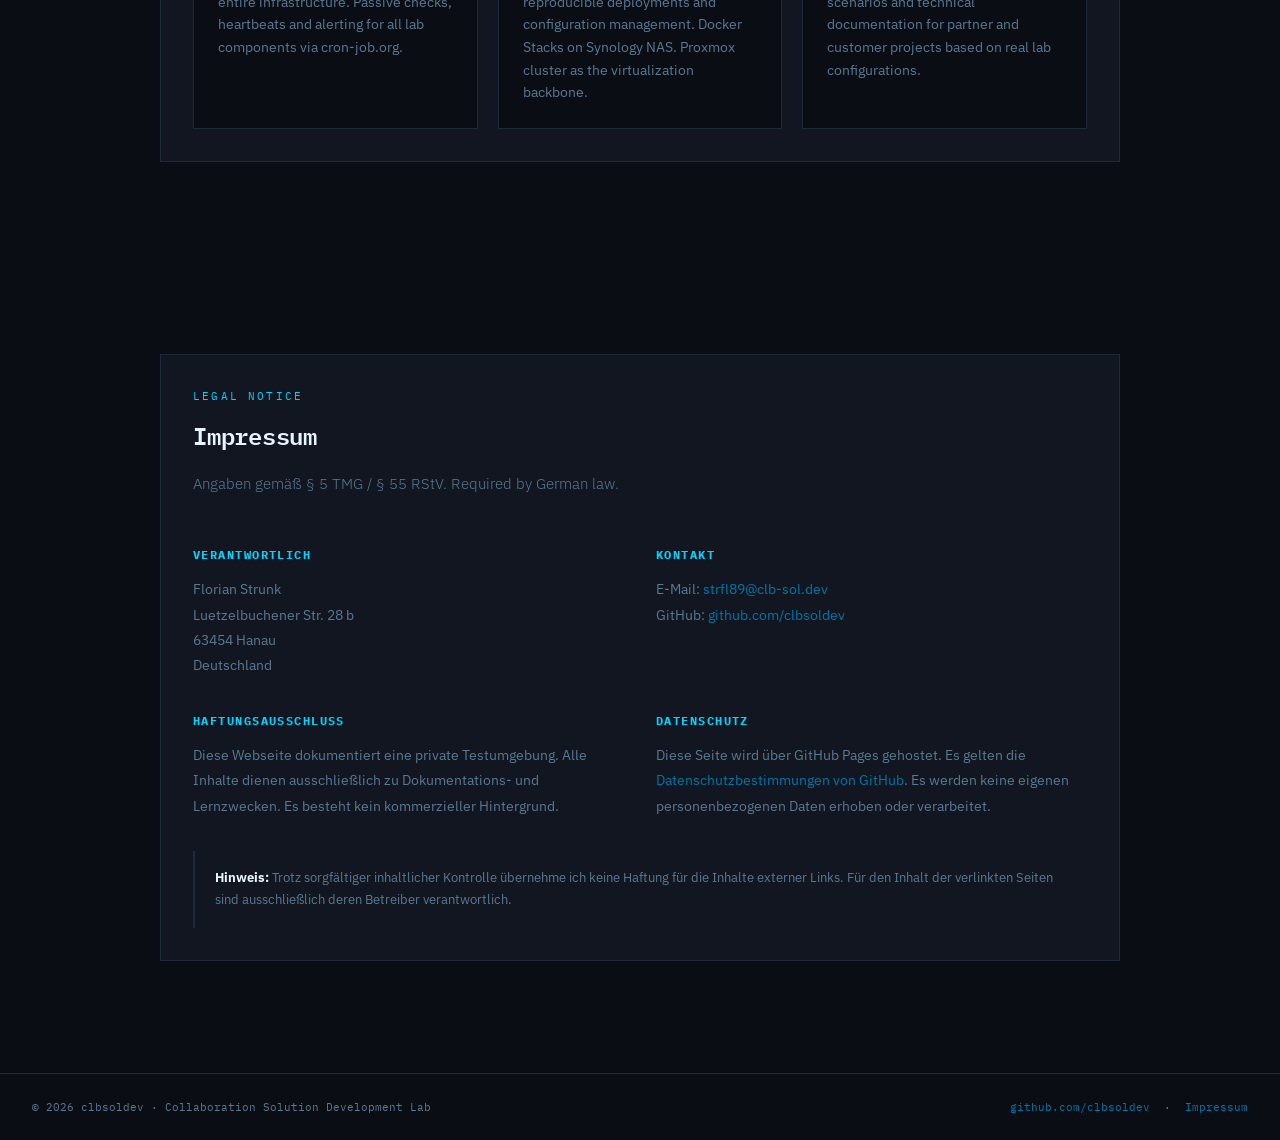
==== commit b182af99: "fix: wrap about and impressum in content-box, dark page background, remove stale script block" ====
--- a/index.html
+++ b/index.html
@@ -48,42 +48,44 @@
 <!-- ABOUT -->
 <section id="about">
   <div class="section-inner">
-    <div class="section-label">Purpose &amp; Goals</div>
-    <h2>What is this lab for?</h2>
-    <p class="section-lead">
-      A real-world test platform close to actual customer scenarios —
-      completely separate from any production systems.
-    </p>
-    <div class="card-grid">
-      <div class="card">
-        <div class="card-icon">🔬</div>
-        <h3>Webex Feature Evaluation</h3>
-        <p>New Webex features, APIs and beta functionality are tested here before rolling them out in customer projects — especially Hybrid Services (Calendar, Directory, Media) and Cloud Calling.</p>
-      </div>
-      <div class="card">
-        <div class="card-icon">🐍</div>
-        <h3>Python, n8n &amp; API Automation</h3>
-        <p>Python scripts for Webex APIs: bot frameworks, webhook handlers and provisioning workflows. n8n for event-driven no-code integrations and Webex automations.</p>
-      </div>
-      <div class="card">
-        <div class="card-icon">📞</div>
-        <h3>Telephony &amp; Interop Testing</h3>
-        <p>SIP interoperability tests between Cisco IP Phones, 2N Intercom/Access Manager and Webex Cloud Calling. PSTN gateway scenarios and trunk configurations.</p>
-      </div>
-      <div class="card">
-        <div class="card-icon">📡</div>
-        <h3>Monitoring &amp; Operations</h3>
-        <p>Nagios-based monitoring across the entire infrastructure. Passive checks, heartbeats and alerting for all lab components via cron-job.org.</p>
-      </div>
-      <div class="card">
-        <div class="card-icon">🏗️</div>
-        <h3>Infrastructure as Code</h3>
-        <p>Ansible (Control Node on RasPi) for reproducible deployments and configuration management. Docker Stacks on Synology NAS. Proxmox cluster as the virtualization backbone.</p>
-      </div>
-      <div class="card">
-        <div class="card-icon">📚</div>
-        <h3>Documentation &amp; PoC</h3>
-        <p>Reproducible proof-of-concept scenarios and technical documentation for partner and customer projects based on real lab configurations.</p>
+    <div class="content-box">
+      <div class="section-label">Purpose &amp; Goals</div>
+      <h2>What is this lab for?</h2>
+      <p class="section-lead">
+        A real-world test platform close to actual customer scenarios —
+        completely separate from any production systems.
+      </p>
+      <div class="card-grid">
+        <div class="card">
+          <div class="card-icon">🔬</div>
+          <h3>Webex Feature Evaluation</h3>
+          <p>New Webex features, APIs and beta functionality are tested here before rolling them out in customer projects — especially Hybrid Services (Calendar, Directory, Media) and Cloud Calling.</p>
+        </div>
+        <div class="card">
+          <div class="card-icon">🐍</div>
+          <h3>Python, n8n &amp; API Automation</h3>
+          <p>Python scripts for Webex APIs: bot frameworks, webhook handlers and provisioning workflows. n8n for event-driven no-code integrations and Webex automations.</p>
+        </div>
+        <div class="card">
+          <div class="card-icon">📞</div>
+          <h3>Telephony &amp; Interop Testing</h3>
+          <p>SIP interoperability tests between Cisco IP Phones, 2N Intercom/Access Manager and Webex Cloud Calling. PSTN gateway scenarios and trunk configurations.</p>
+        </div>
+        <div class="card">
+          <div class="card-icon">📡</div>
+          <h3>Monitoring &amp; Operations</h3>
+          <p>Nagios-based monitoring across the entire infrastructure. Passive checks, heartbeats and alerting for all lab components via cron-job.org.</p>
+        </div>
+        <div class="card">
+          <div class="card-icon">🏗️</div>
+          <h3>Infrastructure as Code</h3>
+          <p>Ansible (Control Node on RasPi) for reproducible deployments and configuration management. Docker Stacks on Synology NAS. Proxmox cluster as the virtualization backbone.</p>
+        </div>
+        <div class="card">
+          <div class="card-icon">📚</div>
+          <h3>Documentation &amp; PoC</h3>
+          <p>Reproducible proof-of-concept scenarios and technical documentation for partner and customer projects based on real lab configurations.</p>
+        </div>
       </div>
     </div>
   </div>
@@ -94,35 +96,19 @@
 <!-- IMPRESSUM (German – legally required) -->
 <section id="impressum">
   <div class="section-inner">
-    <div class="section-label">Legal Notice</div>
-    <h2>Impressum</h2>
-    <p class="section-lead">
-      Angaben gemäß § 5 TMG / § 55 RStV. Required by German law.
-    </p>
-    <site-impressum></site-impressum>
+    <div class="content-box">
+      <div class="section-label">Legal Notice</div>
+      <h2>Impressum</h2>
+      <p class="section-lead">
+        Angaben gemäß § 5 TMG / § 55 RStV. Required by German law.
+      </p>
+      <site-impressum></site-impressum>
     </div>
+  </div>
 </section>
 
 <!-- FOOTER -->
 <site-footer></site-footer>
 
-<script>
-  function showDynamic() {
-    const img = document.getElementById('netbox-diagram');
-    const fallback = document.getElementById('static-fallback');
-    if (img && img.naturalWidth > 0) {
-      fallback.style.display = 'none';
-      img.style.display = 'block';
-    }
-  }
-
-  fetch('assets/diagram_meta.json')
-    .then(r => r.ok ? r.json() : null)
-    .then(d => { if (d?.generated_at) document.getElementById('diagram-ts').textContent = d.generated_at; })
-    .catch(() => {});
-
-  const img = document.getElementById('netbox-diagram');
-  if (img) img.src = 'assets/diagram.svg?' + Date.now();
-</script>
 </body>
 </html>
--- a/assets/style.css
+++ b/assets/style.css
@@ -212,7 +212,7 @@
 .badge.hi { border-color: var(--accent2); color: var(--accent); }
 
 /* ── NAMING PAGE ── */
-.page { max-width: 900px; margin: 0 auto; padding: 4rem 2rem 6rem; }
+.page { max-width: 960px; margin: 0 auto; padding: 4rem 2rem 6rem; }
 .schema {
   background: var(--surface); border: 1px solid var(--border);
   border-left: 3px solid var(--accent);
@@ -258,11 +258,19 @@
 }
 .callout strong { color: var(--text); }
 
+/* ── CONTENT BOX (replaces full-width section backgrounds) ── */
+.content-box {
+  background: var(--surface);
+  border: 1px solid var(--border);
+  padding: 2rem;
+  margin-bottom: 2rem;
+}
+
 /* ── SECTION ── */
 section { padding: 5rem 2rem; }
 .section-inner { max-width: 960px; margin: 0 auto; }
-#about { background: var(--surface); }
-#impressum { background: var(--surface); }
+#about { background: var(--bg); }
+#impressum { background: var(--bg); }
 
 /* ── HERO ── */
 #home {
